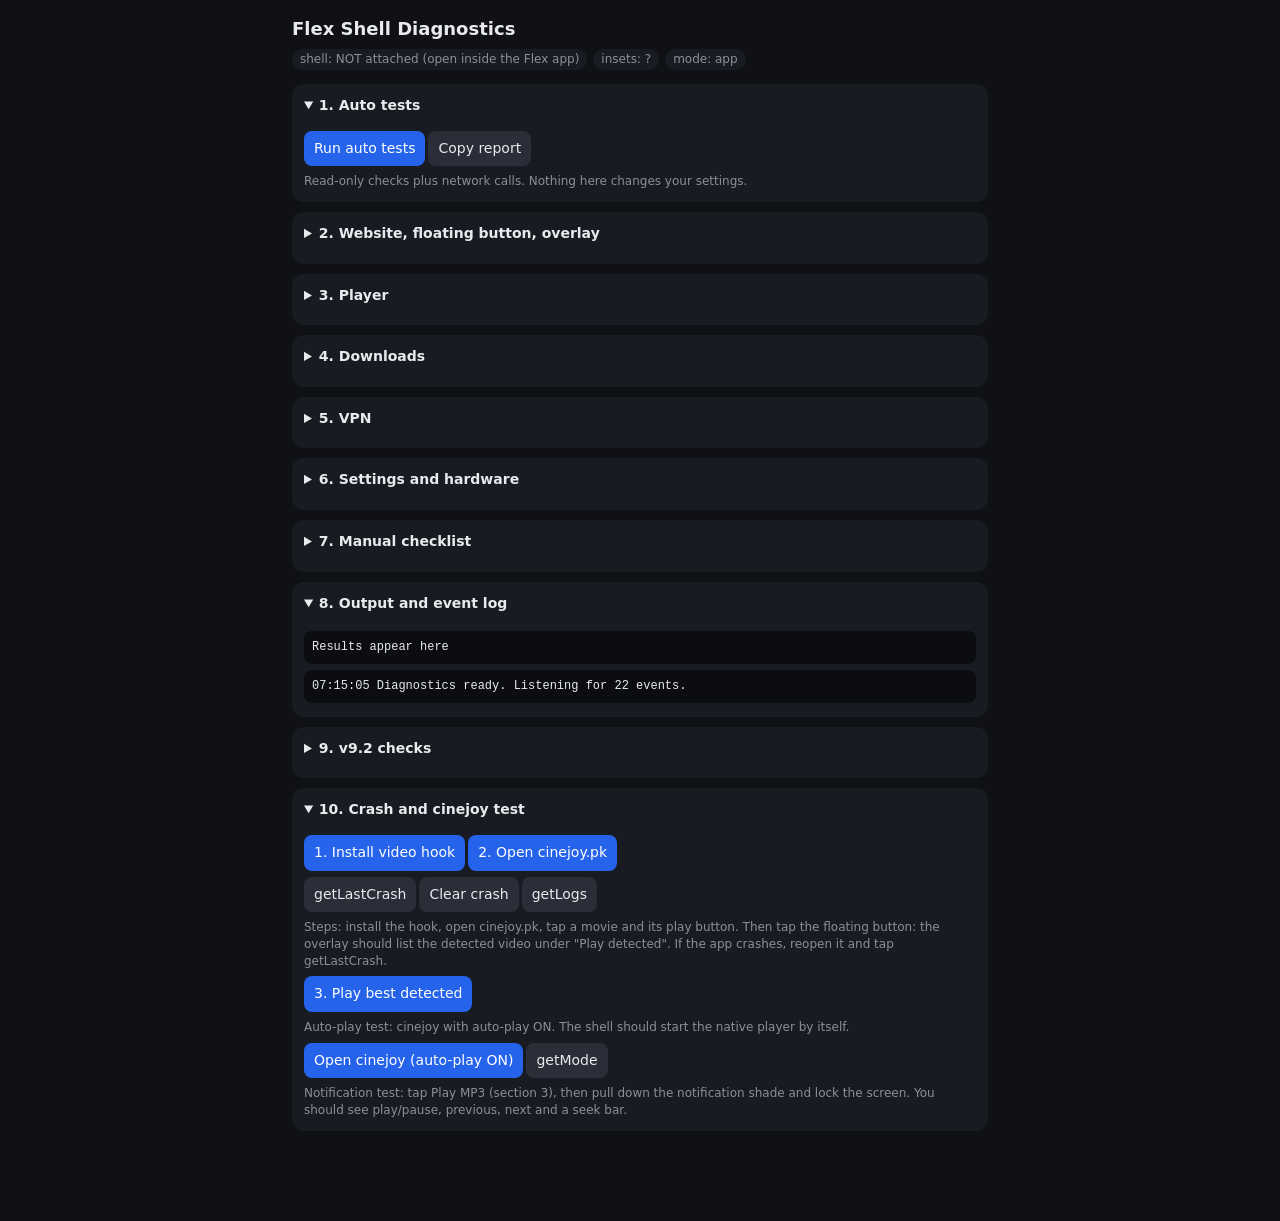
==== index.html @ ffdb7f4f "Update index.html" ====
<!DOCTYPE html>
<html lang="en">
<head>
<meta charset="utf-8">
<meta name="viewport" content="width=device-width,initial-scale=1,viewport-fit=cover">
<title>Flex Shell Diagnostics</title>
<style>
:root{--ac:#2563eb;--bg:#0f1115;--cd:#181b21;--tx:#e8eaed;--mu:#8a909b;--ok:#22c55e;--bd:#ef4444;--wn:#f59e0b}
*{box-sizing:border-box;-webkit-tap-highlight-color:transparent}
html,body{margin:0;min-height:100%;background:var(--bg);color:var(--tx);font:14px/1.4 system-ui,sans-serif}
html.clear,html.clear body{background:transparent!important}
html.clear #app{display:none}
#app{padding:12px 12px 80px;max-width:720px;margin:auto}
h1{font-size:18px;margin:4px 0 8px}
.badge{display:inline-block;padding:2px 8px;border-radius:99px;background:var(--cd);color:var(--mu);font-size:12px;margin:0 6px 4px 0}
details{background:var(--cd);border-radius:12px;margin:10px 0;padding:0 12px 8px}
summary{padding:12px 0;font-weight:600}
button,select,input,textarea{font:inherit;color:var(--tx);background:#252932;border:1px solid #333845;border-radius:8px;padding:8px 10px;margin:3px 3px 3px 0}
button{background:var(--ac);border:0;color:#fff}
button.g{background:#2a2e38;color:var(--tx)}
button.r{background:#7f1d1d}
input[type=checkbox]{width:18px;height:18px;padding:0;vertical-align:middle}
input[type=range]{padding:0}
input[type=color]{padding:0;height:36px;width:56px}
textarea{width:100%;min-height:70px;font-family:monospace;font-size:12px}
input[type=text],input[type=url]{width:100%}
label{display:inline-block;margin:4px 12px 4px 0}
pre{white-space:pre-wrap;word-break:break-all;background:#0b0d10;border-radius:8px;padding:8px;font-size:12px;max-height:200px;overflow:auto;margin:6px 0}
.res{display:flex;justify-content:space-between;gap:8px;padding:6px 0;border-bottom:1px solid #262a33}
.res span:last-child{text-align:right;word-break:break-word}
.PASS{color:var(--ok)}.FAIL{color:var(--bd)}.WARN{color:var(--wn)}.INFO{color:var(--mu)}
progress{width:100%}
.note{color:var(--mu);font-size:12px;margin:4px 0}
#ov{display:none;position:fixed;inset:0;background:rgba(0,0,0,.3);z-index:50}
html.m-overlay #ov{display:block}
#ovbar{position:absolute;left:8px;right:8px;bottom:calc(env(safe-area-inset-bottom,0px) + 12px);background:rgba(24,27,33,.96);border-radius:16px;padding:10px;color:var(--tx)}
#ovinfo{font-size:12px;color:var(--mu);margin-bottom:6px;word-break:break-all}
#hud{display:none;position:fixed;inset:0;z-index:60;user-select:none;-webkit-user-select:none;touch-action:none}
html.m-player #hud{display:block}
.hb{position:absolute;left:0;right:0;background:rgba(0,0,0,.55);padding:8px 12px;color:#fff}
#hudtop{top:0;display:flex;justify-content:space-between;align-items:center;padding-top:calc(env(safe-area-inset-top,0px) + 8px)}
#hudbot{bottom:0;padding-bottom:calc(env(safe-area-inset-bottom,0px) + 8px)}
#hudmid{position:absolute;top:50%;left:50%;transform:translate(-50%,-50%)}
#hudmid button{font-size:28px;border-radius:50%;width:64px;height:64px;background:rgba(0,0,0,.55)}
#hudind{position:absolute;top:30%;left:50%;transform:translateX(-50%);background:rgba(0,0,0,.65);color:#fff;border-radius:10px;padding:6px 14px;font-size:16px;display:none}
#hud.hide .hb,#hud.hide #hudmid{display:none}
#hudrow{display:flex;align-items:center;gap:8px;color:#fff}
#hudrow input{flex:1;margin:0}
</style>
</head>
<body>
<div id="app">
<h1>Flex Shell Diagnostics</h1>
<div><span class="badge" id="b1">shell: ?</span><span class="badge" id="b2">insets: ?</span><span class="badge" id="b3">mode: app</span></div>

<details open><summary>1. Auto tests</summary>
<div><button data-a="runAuto">Run auto tests</button><button class="g" data-a="copyRep">Copy report</button></div>
<div id="res"></div>
<textarea id="rep" readonly style="display:none"></textarea>
<div class="note">Read-only checks plus network calls. Nothing here changes your settings.</div>
</details>

<details><summary>2. Website, floating button, overlay</summary>
<input type="url" id="siteUrl" value="https://example.com">
<div>
<button data-a="siteOpen">Open site</button><button class="g" data-a="siteBack">Back</button><button class="g" data-a="siteFwd">Fwd</button><button class="g" data-a="siteReload">Reload</button><button class="g" data-a="siteStop">Stop</button><button class="g" data-a="siteClose">Close site</button><button class="g" data-a="siteState">Get state</button><button class="g" data-a="siteOverlay">Show overlay</button>
</div>
<div><button data-a="fabOn">FAB on</button><button class="g" data-a="fabBadge">FAB badge 3</button><button class="g" data-a="fabOff">FAB off</button><button data-a="selfTest">Site self-test</button></div>
<div class="note" id="lm">Last media detected: none</div>
<div class="note">Open a site, then tap the floating button. This page should appear transparent over the site with a navigation bar. The self-test sets the ad rule "doubleclick.net" and checks that sites cannot see NativeApp, that blocked ads get typed replies, and that the network sniffer fires.</div>
</details>

<details><summary>3. Player</summary>
<div>
<button data-a="pHls">Play HLS</button><button data-a="pMp4">Play MP4</button><button data-a="pQueue">Play queue</button><button data-a="pResume">Resume HLS</button><button data-a="pLocal">Play local file</button>
</div>
<div class="note">Audio mode (stays on this page):</div>
<div>
<button data-a="pAudio">Play MP3</button><button class="g" data-a="actl" data-v="play">Play</button><button class="g" data-a="actl" data-v="pause">Pause</button><button class="g" data-a="actl" data-v="stop">Stop</button>
</div>
<div><button class="g" data-a="pState">getPlayerState</button><button class="g" data-a="pTracks">getTracks</button><button class="g" data-a="pHist">Saved positions</button></div>
<div class="note" id="audiostate"></div>
<div class="note">Video opens a transparent HUD over the native video: tap to show or hide controls, swipe left/right to seek, swipe the left or right half up/down for brightness or volume, double-tap the sides for ±10s, long-press for 2x. Hardware Back should close it.</div>
</details>

<details><summary>4. Downloads</summary>
<div>
<button data-a="dSmall">Download small MP4</button><button data-a="dHls">Download HLS (360p)</button>
</div>
<progress id="dlp" max="100" value="0"></progress><div class="note" id="dlt">No download yet</div>
<div>
<button class="g" data-a="dPause">Pause</button><button class="g" data-a="dResume">Resume</button><button class="g" data-a="dCancel">Cancel</button><button class="r" data-a="dDelete">Delete</button>
</div>
<div>
<button class="g" data-a="dList">listDownloads</button><button class="g" data-a="dMedia">listMedia</button><button class="g" data-a="dStore">Storage</button>
</div>
<div><button class="g" data-a="dOffSmall">Play small offline</button><button class="g" data-a="dOffHls">Play HLS offline</button></div>
<div class="note">For the offline test, let the download finish, turn on airplane mode, then press an offline button.</div>
</details>

<details><summary>5. VPN</summary>
<textarea id="vcfg" placeholder="Paste a WireGuard config here"></textarea>
<div>
<button data-a="vSet">Save config</button><button class="g" data-a="vClear">Clear config</button><button data-a="vConn">Connect</button><button class="g" data-a="vDis">Disconnect</button><button class="g" data-a="vStat">Status</button>
</div>
<label><input type="checkbox" data-c="vauto"> Auto-connect</label>
<label><input type="checkbox" data-c="vkill"> Kill switch</label>
<div class="note">The text box is cleared after saving. The kill switch blocks all app network while the VPN is down.</div>
</details>

<details><summary>6. Settings and hardware</summary>
<div>Accent <input type="color" id="accent" value="#2563eb" data-c="accent"> <button data-a="applyBars">Apply to bars</button><button class="g" data-a="insets">Safe insets</button></div>
<label><input type="checkbox" data-c="imm"> Immersive</label>
<label>Orientation <select data-c="orient"><option>auto</option><option>landscape</option><option>portrait</option></select></label>
<div>Brightness <input type="range" min="0" max="100" value="50" data-c="bri"> <button class="g" data-a="briSys">System</button></div>
<div>Volume <input type="range" min="0" max="100" value="50" data-c="vol"></div>
<div class="note">Notifications</div>
<div>
<label><input type="checkbox" data-c="np" id="np_downloadProgress" checked> progress</label>
<label><input type="checkbox" data-c="np" id="np_downloadSpeedEta" checked> speed/ETA</label>
<label><input type="checkbox" data-c="np" id="np_downloadActions" checked> actions</label>
<label><input type="checkbox" data-c="np" id="np_downloadComplete" checked> complete</label>
<label><input type="checkbox" data-c="np" id="np_playbackControls" checked> playback</label>
</div>
<div><button class="g" data-a="npGet">Get prefs</button><button class="g" data-a="npOpen">System settings</button></div>
<label><input type="checkbox" data-c="wifi"> Wi-Fi only downloads</label>
<label><input type="checkbox" data-c="auto"> Auto-play external</label>
<label><input type="checkbox" data-c="popup" checked> Block popups</label>
<label><input type="checkbox" data-c="dbg"> Remote debugging</label>
<input type="text" id="ua" placeholder="User agent (site WebView)"><button data-a="ua">Set user agent</button>
<div class="note">Ad-block rules (one per line)</div>
<textarea id="abr">doubleclick.net
adservice
/ads/</textarea><button data-a="abRules">Update rules</button>
<div class="note">Allowlist</div>
<textarea id="abw" style="min-height:40px"></textarea><button data-a="abAllow">Set allowlist</button>
<div class="note">Sniff patterns</div>
<textarea id="snf" style="min-height:40px">.m3u8
.mp4
.ts
.mpd
.mkv
.webm
.mp3
.m4a</textarea><button data-a="sniff">Set patterns</button>
<div class="note">Injected script (site pages)</div>
<textarea id="inj" style="min-height:40px">console.log("flex inject ok")</textarea><button data-a="inj">Set script</button>
<div class="note">Cosmetic CSS (site pages)</div>
<textarea id="css" style="min-height:40px">.ad,.ads,[id^="ad-"]{display:none!important}</textarea><button data-a="css">Set CSS</button>
<div>
<button class="g" data-a="pick">Pick local file</button><button class="g" data-a="logs">getLogs</button><button class="g" data-a="ext">Open URL externally</button><button class="r" data-a="cache">Clear cache</button><button class="r" data-a="cookies">Clear cookies</button><button class="r" data-a="minimize">Minimize</button>
</div>
</details>

<details><summary>7. Manual checklist</summary>
<div class="note">1. App mode: status bar and notch strip show your accent color, and this page does not go under the notch.<br>
2. Open a site: the page fits the screen. The floating button appears, drags, and snaps to an edge.<br>
3. Tap the button: transparent overlay with the nav bar. Back, Forward, Reload and Close work. Tapping outside the bar closes it.<br>
4. Run the site self-test: it should report four PASS lines.<br>
5. Play HLS: edge-to-edge video with no notch strip, the HUD works, gestures work, and PiP works. Press hardware Back: you should return here.<br>
6. Download the small file, watch the notification (speed and ETA), then play it offline.<br>
7. MP3 in audio mode: turn the screen off and confirm it keeps playing.<br>
8. Enable VPN with a config and confirm the status changes.</div>
</details>

<details open><summary>8. Output and event log</summary>
<pre id="out">Results appear here</pre>
<pre id="log"></pre>
</details>
</div>

<div id="ov"><div id="ovbar">
<div id="ovinfo">No site state yet</div>
<button class="g" data-o="back">◀</button><button class="g" data-o="fwd">▶</button><button class="g" data-o="reload">⟳</button><button class="g" data-o="stop">✕ Stop</button><button class="g" data-o="home">⌂ Home</button><button data-o="play">▶ Play detected</button><button class="r" data-o="close">Close</button>
</div></div>

<div id="hud">
<div class="hb" id="hudtop"><span id="hudt">Playing</span><button class="g" id="hx">✕ Close</button></div>
<div id="hudmid"><button id="hpp">⏸</button></div>
<div id="hudind"></div>
<div class="hb" id="hudbot">
<div id="hudrow"><span id="ht">0:00</span><input type="range" id="hs" min="0" max="1000" value="0"><span id="hd">0:00</span></div>
<div>
<button class="g" data-h="-10">⏪10</button><button class="g" data-h="10">10⏩</button><button class="g" id="hsp">1x</button><button class="g" id="hlay">fit</button><button class="g" id="hau">Audio</button><button class="g" id="hsu">Subs</button><button class="g" id="hpip">PiP</button><button class="g" id="hor">Rotate</button>
</div>
</div>
</div>

<script>
(function(){
'use strict';
const $=i=>document.getElementById(i),J=JSON.stringify,N=window.NativeApp;
const S={hls:'https://test-streams.mux.dev/x36xhzz/x36xhzz.m3u8',mp4:'https://commondatastorage.googleapis.com/gtv-videos-bucket/sample/BigBuckBunny.mp4',small:'https://www.w3schools.com/html/mov_bbb.mp4',mp3:'https://www.soundhelix.com/examples/mp3/SoundHelix-Song-1.mp3'};
const EVENTS=['siteState','fabTapped','overlayHidden','autoPlayStarted','mediaDetected','playerState','playbackProgress','playbackEnded','queueItemChanged','tracksChanged','pipChanged','ON_PLAYBACK_ERROR','downloadProgress','downloadPaused','downloadResumed','downloadCancelled','downloadComplete','downloadError','mediaDeleted','networkChange','vpnStatus','playerClosed'];
const M9=['getCapabilities','openSite','closeSite','siteBack','siteForward','siteReload','siteStop','getSiteState','showOverlay','hideOverlay','setFab','getSafeInsets','setSystemBars','setImmersive','fetch','fetchAsync','playStream','playerControl','getPlayerState','getTracks','selectTrack','setSubtitleStyle','setVideoLayout','setBrightness','getBrightness','setSystemVolume','getSystemVolume','setOrientation','enterPip','getPlaybackState','getAllPlaybackState','download','pauseDownload','resumeDownload','cancelDownload','deleteMedia','listDownloads','listMedia','getStorageInfo','setDownloadsWifiOnly','setVpnConfig','clearVpnConfig','vpnConnect','vpnDisconnect','getVpnStatus','setVpnAutoConnect','setVpnKillSwitch','updateAdBlockRules','setAdBlockAllowlist','updateSniffPatterns','setAutoPlayExternal','setInjectedScript','setCosmeticCss','setUserAgent','setNotificationPrefs','getNotificationPrefs','openNotificationSettings','pickLocalMedia','clearCache','clearCookies','openExternal','minimizeApp','setDebugging'];
const EXTRA=['getLogs','setPopupBlocking','requestPermission'];
let ui='app',prevUi='app',ps={},lastMedia=null,lastDl='',results=[],seen={},polling=null,badPolls=0,hudTimer=null,seeking=false,sniffSeen=false;

const parse=v=>{if(typeof v==='string'){try{return JSON.parse(v)}catch(e){return v}}return v};
const fmt=ms=>{const s=Math.max(0,Math.floor((ms||0)/1000));return Math.floor(s/60)+':'+String(s%60).padStart(2,'0')};
const accent=()=>getComputedStyle(document.documentElement).getPropertyValue('--ac').trim()||'#2563eb';
const lines=id=>$(id).value.split('\n').map(x=>x.trim()).filter(Boolean);
function log(m){const l=$('log');l.textContent+=new Date().toTimeString().slice(0,8)+' '+m+'\n';const a=l.textContent.split('\n');if(a.length>200)l.textContent=a.slice(-150).join('\n');l.scrollTop=l.scrollHeight}
function show(label,v){const s=typeof v==='string'?v:J(v,null,1);$('out').textContent=label+'\n'+s;log(label+' '+(s.length>150?s.slice(0,150)+'…':s))}
function call(n,...a){if(!N)throw new Error('NativeApp missing (open this inside the Flex app)');if(typeof N[n]!=='function')throw new Error('method not found: '+n);return N[n](...a)}

/* callback registry: supports __flexFetchCb(id,res) and __flexFetchCb[id](res) */
function cb(id,res){const f=cb[id];if(typeof f==='function'){delete cb[id];f(parse(res))}}
window.__flexFetchCb=cb;
const uid=()=>'c'+Date.now().toString(36)+Math.random().toString(36).slice(2,6);
function viaCb(run,ms){return new Promise((ok,no)=>{const id=uid();const t=setTimeout(()=>{delete cb[id];no(new Error('callback timeout'))},ms||20000);cb[id]=r=>{clearTimeout(t);ok(r)};try{run(id)}catch(e){clearTimeout(t);delete cb[id];no(e)}})}
const afetch=(req,ms)=>viaCb(id=>call('fetchAsync',J(req),id),ms);
const apick=()=>viaCb(id=>call('pickLocalMedia',id),120000);

/* results */
function rec(n,s,d){results.push({n,s,d:d||''});const r=document.createElement('div');r.className='res';const a=document.createElement('span');a.textContent=n;const b=document.createElement('span');b.className=s;b.textContent=s+(d?' · '+String(d).slice(0,140):'');r.appendChild(a);r.appendChild(b);$('res').appendChild(r)}
function idbTest(){return new Promise((ok,no)=>{const q=indexedDB.open('flexdiag',1);q.onupgradeneeded=()=>q.result.createObjectStore('k');q.onerror=()=>no(q.error);q.onsuccess=()=>{const db=q.result;const tx=db.transaction('k','readwrite');tx.objectStore('k').put('ok','t');tx.oncomplete=()=>{const g=db.transaction('k').objectStore('k').get('t');g.onsuccess=()=>{db.close();g.result==='ok'?ok(true):no(new Error('read mismatch'))};g.onerror=()=>no(g.error)};tx.onerror=()=>no(tx.error)}})}
async function runAuto(){
results=[];$('res').innerHTML='';
const T=async(name,fn)=>{try{const r=await fn();if(r===true)rec(name,'PASS');else if(r&&r.s)rec(name,r.s,r.d);else rec(name,'PASS',typeof r==='string'?r:'')}catch(e){rec(name,'FAIL',e.message||String(e))}};
await T('Shell attached',()=>{if(!N)throw new Error('window.NativeApp missing');return true});
if(N){
await T('Capabilities',()=>{const c=parse(N.getCapabilities());if(typeof c!=='object')throw new Error('not JSON');return{s:'PASS',d:'v'+(c.shellVersion||'?')+', '+Object.keys(c).length+' flags'}});
await T('Methods in v9.0 contract',()=>{const m=M9.filter(x=>typeof N[x]!=='function');return m.length?{s:'FAIL',d:'missing: '+m.join(', ')}:{s:'PASS',d:M9.length+' present'}});
await T('Extra methods (getLogs, setPopupBlocking, requestPermission)',()=>{const m=EXTRA.filter(x=>typeof N[x]!=='function');return m.length?{s:'WARN',d:'not found: '+m.join(', ')}:{s:'PASS',d:'all present'}});
await T('Callback registry + fetchAsync',async()=>{const r=await afetch({url:'https://example.com',method:'GET',timeout:15000});if(!r||r.status!==200)throw new Error('status '+(r&&r.status)+' '+((r&&r.error)||''));return{s:'PASS',d:'200, finalUrl '+r.finalUrl+', '+(r.body||'').length+' chars'}});
await T('fetchAsync base64',async()=>{const r=await afetch({url:'https://example.com',responseType:'base64',timeout:15000});const t=atob((r&&r.body)||'');if(t.indexOf('Example')<0)throw new Error('decoded body unexpected');return true});
await T('fetchAsync error handling',async()=>{const r=await afetch({url:'https://nonexistent.invalid',timeout:8000});if(r&&(r.error||r.status>=400||r.status===0))return{s:'PASS',d:J(r).slice(0,100)};throw new Error('no error reported')});
await T('Sync fetch',()=>{const r=parse(N.fetch(J({url:'https://example.com',method:'GET',timeout:15000})));if(!r||r.status!==200)throw new Error('status '+(r&&r.status));return true});
await T('IndexedDB',idbTest);
await T('Safe insets',()=>{const i=parse(N.getSafeInsets());if(typeof i!=='object'||isNaN(i.top))throw new Error('bad insets');return J(i)});
await T('Site state',()=>{const s=parse(N.getSiteState());if(typeof s!=='object'||!('canGoBack' in s))throw new Error('bad state');return J(s)});
await T('Player state',()=>{const s=parse(N.getPlayerState());if(typeof s!=='object')throw new Error('bad state');return J(s)});
await T('Brightness / volume getters',()=>{const b=Number(N.getBrightness()),v=Number(N.getSystemVolume());if(!isFinite(b)||!isFinite(v))throw new Error('not numbers');return'brightness '+b+', volume '+v});
await T('Notification prefs',()=>{const p=parse(N.getNotificationPrefs());if(typeof p!=='object')throw new Error('bad prefs');return J(p)});
await T('VPN status',()=>{const s=parse(N.getVpnStatus());if(!s||!s.state)throw new Error('bad status');return J(s)});
await T('Downloads, media, storage',()=>{const a=parse(N.listDownloads()),b=parse(N.listMedia()),c=parse(N.getStorageInfo());if(!Array.isArray(a)||!Array.isArray(b)||typeof c!=='object')throw new Error('bad shapes');return a.length+' downloads, '+b.length+' media, free '+Math.round(c.freeBytes/1e9)+' GB'});
await T('Playback history',()=>{const a=parse(N.getAllPlaybackState());if(!Array.isArray(a))throw new Error('not an array');return a.length+' records'});
if(typeof N.getLogs==='function')await T('getLogs',()=>{const l=parse(N.getLogs());if(!Array.isArray(l))throw new Error('not an array');return l.length+' lines'});
}
const c={PASS:0,FAIL:0,WARN:0};results.forEach(r=>{if(c[r.s]!=null)c[r.s]++});
rec('SUMMARY',c.FAIL?'FAIL':(c.WARN?'WARN':'PASS'),c.PASS+' pass, '+c.WARN+' warn, '+c.FAIL+' fail');
}
function reportText(){return 'Flex diagnostics '+new Date().toISOString()+'\n'+results.map(r=>r.s+' | '+r.n+(r.d?' | '+r.d:'')).join('\n')+'\n\nEvents seen: '+J(seen)+'\n\nLog:\n'+$('log').textContent.split('\n').slice(-40).join('\n')}

/* UI modes */
function setUi(m){if(m!==ui)prevUi=ui;ui=m;const h=document.documentElement;h.classList.toggle('clear',m!=='app');h.classList.toggle('m-overlay',m==='overlay');h.classList.toggle('m-player',m==='player');$('b3').textContent='mode: '+m;if(m==='player'){$('hud').classList.remove('hide');startPoll()}}
function leavePlayer(){setUi(prevUi==='player'?'app':prevUi)}
function hint(t){$('hudind').textContent=t;$('hudind').style.display=t?'block':'none';if(t)log(t)}
function startPoll(){if(polling)return;polling=setInterval(()=>{try{const s=parse(N.getPlayerState());if(s&&typeof s==='object'){ps=s;hudUpdate();$('audiostate').textContent=s.playing?'Playing '+fmt(s.positionMs)+' / '+fmt(s.durationMs):'Idle';if(ui==='player'){if(!s.playing&&!s.durationMs&&!s.positionMs){if(++badPolls>=100000){badPolls=0;hint('Player closed, returning');leavePlayer()}}else badPolls=0}}}catch(e){}},500)}
function hudUpdate(){const d=ps.durationMs||0,p=ps.positionMs||0;$('ht').textContent=fmt(p);$('hd').textContent=d?fmt(d):'live';if(!seeking&&d)$('hs').value=Math.round(p/d*1000);$('hpp').textContent=ps.playing?'⏸':'▶';$('hsp').textContent=(ps.speed||1)+'x';if(ps.url)$('hudt').textContent=String(ps.url).split('/').pop().slice(0,30)}
function play(p,audio){const r=call('playStream',J(p));startPoll();if(!audio)setUi('player');log('playStream '+(p.url||'queue'));return r}
const pc=(cmd,value)=>{try{call('playerControl',J({cmd,value}))}catch(e){hint(e.message)}};

/* events */
function onEvt(n,d){seen[n]=(seen[n]||0)+1;
if(n!=='playbackProgress'&&n!=='downloadProgress')log('EVENT '+n+' '+(d===undefined?'':J(d)).slice(0,180));
d=d||{};
if(n==='fabTapped')setUi('overlay');
else if(n==='overlayHidden')setUi('app');
else if(n==='siteState')$('ovinfo').textContent=(d.title||'')+' · '+(d.url||'')+(d.loading?' (loading)':'');
else if(n==='mediaDetected'){const u=String(d.url||'');if(u.indexOf('flex-selftest://')===0)selfResult(u);else{if(u.indexOf('flex-sniff-test')>=0)sniffSeen=true;lastMedia=d;$('lm').textContent='Last media detected ('+(d.source||'?')+'): '+u.slice(0,120)}}
else if(n==='autoPlayStarted')setUi('player');
else if(n==='playerState'){Object.assign(ps,d);hudUpdate()}
else if(n==='playbackProgress'){ps.positionMs=d.positionMs;ps.durationMs=d.durationMs;hudUpdate()}
else if(n==='ON_PLAYBACK_ERROR')hint('Playback error: '+(d.error||''));
else if(n==='pipChanged')$('hud').classList.toggle('hide',!!d.inPip);
else if(n==='downloadProgress'){$('dlp').value=d.progress||0;$('dlt').textContent=(d.fileName||'')+' '+(d.progress||0)+'%'}
else if(n==='downloadComplete')$('dlt').textContent=(d.fileName||'')+' complete';
else if(n==='playerClosed'){log('NOTE: playerClosed event exists');leavePlayer()}}
EVENTS.forEach(n=>window.addEventListener(n,e=>onEvt(n,e.detail)));
window.__flexEvent=(n,d)=>onEvt(n,parse(d));

/* site self-test (runs inside the site WebView) */
function selfTestHtml(){return '<!doctype html><meta name=viewport content="width=device-width,initial-scale=1"><body style="font:15px sans-serif;background:#111;color:#fff;padding:16px"><h3>Flex site self-test</h3><pre id=o>running...</pre><script>'+
'var r={NativeApp:typeof window.NativeApp,FlexSiteBridge:typeof window.FlexSiteBridge},n=0;'+
'function done(){if(++n<3)return;var s=JSON.stringify(r);document.getElementById("o").textContent=JSON.stringify(r,null,1);try{FlexSiteBridge.reportMedia(JSON.stringify({url:"flex-selftest://r?d="+encodeURIComponent(s)}))}catch(e){document.getElementById("o").textContent+="\\nreportMedia failed: "+e}}'+
'var i=new Image();i.onload=function(){r.adImage="loaded "+i.naturalWidth+"x"+i.naturalHeight;done()};i.onerror=function(){r.adImage="error";done()};i.src="https://ads.doubleclick.net/flex-test.gif?"+Date.now();'+
'var s=document.createElement("script");s.onload=function(){r.adScript="loaded(empty)";done()};s.onerror=function(){r.adScript="error";done()};s.src="https://ads.doubleclick.net/flex-test.js?"+Date.now();document.head.appendChild(s);'+
'fetch("https://example.com/flex-sniff-test.m3u8").catch(function(){});setTimeout(function(){done()},1500);'+
'<\/script>'}
function selfResult(url){try{const d=JSON.parse(decodeURIComponent(url.split('d=')[1]));const c=[['NativeApp hidden from site',d.NativeApp==='undefined'],['FlexSiteBridge present',d.FlexSiteBridge!=='undefined'],['Ad image answered (1x1 gif)',/loaded 1x1/.test(d.adImage||'')],['Ad script answered (empty JS)',String(d.adScript||'').indexOf('loaded')===0],['Network sniffer saw .m3u8',sniffSeen]];show('SITE SELF-TEST',c.map(x=>(x[1]?'PASS ':'FAIL ')+x[0]).join('\n')+'\n\nraw: '+J(d))}catch(e){show('SITE SELF-TEST','could not parse: '+e.message)}}

function fabIcon(){const c=document.createElement('canvas');c.width=c.height=96;const x=c.getContext('2d');x.fillStyle='#fff';x.beginPath();x.moveTo(34,24);x.lineTo(34,72);x.lineTo(74,48);x.closePath();x.fill();return c.toDataURL('image/png')}
const setFab=b=>{call('setFab',J({visible:true,size:56,bgColor:accent(),iconColor:'#FFFFFF',icon:fabIcon(),badge:b}));show('setFab','sent (visible only in browse mode)')};
const dl=(o,f)=>{lastDl=o.fileName;show('download',call('download',J(o))||'started')};

const A={
runAuto,
copyRep:()=>{const ta=$('rep');ta.style.display='block';ta.value=reportText();ta.select();let ok=false;try{ok=document.execCommand('copy')}catch(e){}show('Report',ok?'copied to clipboard':'select the text box and copy manually')},
siteOpen:()=>call('openSite',$('siteUrl').value.trim()),
siteBack:()=>call('siteBack'),siteFwd:()=>call('siteForward'),siteReload:()=>call('siteReload'),siteStop:()=>call('siteStop'),
siteClose:()=>{call('closeSite');setUi('app')},
siteState:()=>show('getSiteState',parse(call('getSiteState'))),
siteOverlay:()=>{call('showOverlay');setUi('overlay')},
fabOn:()=>setFab(''),fabBadge:()=>setFab('3'),fabOff:()=>call('setFab',J({visible:false})),
selfTest:()=>{sniffSeen=false;call('updateAdBlockRules',J(['doubleclick.net']));call('setAutoPlayExternal',false);call('openSite','data:text/html;charset=utf-8,'+encodeURIComponent(selfTestHtml()));show('Self-test','Opening the test page in the site WebView. The result arrives here as a mediaDetected event. If the page does not open, tell me.')},
pHls:()=>play({url:S.hls,mimeType:'application/x-mpegURL',progressIntervalMs:500,preferredAudioLang:'en',preferredSubtitleLang:'en'}),
pMp4:()=>play({url:S.mp4,progressIntervalMs:500}),
pQueue:()=>play({queue:[{url:S.small,title:'Clip'},{url:S.hls,mimeType:'application/x-mpegURL',title:'HLS'}],startIndex:0,progressIntervalMs:500}),
pResume:()=>{const s=parse(call('getPlaybackState',S.hls));show('Saved state',s);play({url:S.hls,startPositionMs:(s&&s.positionMs)||0,progressIntervalMs:500})},
pLocal:async()=>{const r=await apick();show('Picked',r);if(r&&r.uri)play({url:r.uri,progressIntervalMs:500})},
pAudio:()=>play({url:S.mp3,audioMode:true,progressIntervalMs:1000,queue:[{url:S.mp3,title:'Test song',artworkUrl:''}]},true),
actl:b=>pc(b.dataset.v),
pState:()=>show('getPlayerState',parse(call('getPlayerState'))),
pTracks:()=>show('getTracks',parse(call('getTracks'))),
pHist:()=>show('getAllPlaybackState',parse(call('getAllPlaybackState'))),
dSmall:()=>dl({url:S.small,fileName:'flex_test_small.mp4',type:'file'}),
dHls:()=>dl({url:S.hls,fileName:'flex_test_hls.mp4',type:'hls',maxHeight:360,audioLangs:['en'],subtitleLangs:['en']}),
dPause:()=>call('pauseDownload',lastDl),dResume:()=>call('resumeDownload',lastDl),dCancel:()=>call('cancelDownload',lastDl),
dDelete:()=>{if(confirm('Delete '+lastDl+'?'))call('deleteMedia',lastDl)},
dList:()=>show('listDownloads',parse(call('listDownloads'))),dMedia:()=>show('listMedia',parse(call('listMedia'))),dStore:()=>show('getStorageInfo',parse(call('getStorageInfo'))),
dOffSmall:()=>play({url:S.small,preferOffline:true,progressIntervalMs:500}),
dOffHls:()=>play({url:S.hls,preferOffline:true,mimeType:'application/x-mpegURL',progressIntervalMs:500}),
vSet:()=>{const t=$('vcfg').value.trim();if(!t)return show('VPN','Paste a WireGuard config first');call('setVpnConfig',t);$('vcfg').value='';show('VPN','Config sent and the text box was cleared')},
vClear:()=>call('clearVpnConfig'),vConn:()=>call('vpnConnect'),vDis:()=>call('vpnDisconnect'),vStat:()=>show('getVpnStatus',parse(call('getVpnStatus'))),
applyBars:()=>{const c=accent();call('setSystemBars',J({color:c,darkIcons:false,navColor:c}));show('setSystemBars',c)},
insets:()=>{const i=parse(call('getSafeInsets'));$('b2').textContent='insets: '+J(i);show('getSafeInsets',i)},
briSys:()=>call('setBrightness',-1),
npGet:()=>show('getNotificationPrefs',parse(call('getNotificationPrefs'))),npOpen:()=>call('openNotificationSettings'),
ua:()=>call('setUserAgent',$('ua').value),
abRules:()=>call('updateAdBlockRules',J(lines('abr'))),abAllow:()=>call('setAdBlockAllowlist',J(lines('abw'))),sniff:()=>call('updateSniffPatterns',J(lines('snf'))),
inj:()=>call('setInjectedScript',$('inj').value),css:()=>call('setCosmeticCss',$('css').value),
pick:async()=>show('pickLocalMedia',await apick()),
logs:()=>show('getLogs',parse(call('getLogs'))),
ext:()=>call('openExternal',$('siteUrl').value.trim()),
cache:()=>{if(confirm('Clear cache?'))call('clearCache')},cookies:()=>{if(confirm('Clear all cookies?'))call('clearCookies')},minimize:()=>{if(confirm('Minimize the app?'))call('minimizeApp')}
};
const C={
accent:el=>document.documentElement.style.setProperty('--ac',el.value),
imm:el=>call('setImmersive',el.checked),
orient:el=>call('setOrientation',el.value),
bri:el=>call('setBrightness',el.value/100),
vol:el=>call('setSystemVolume',el.value/100),
np:()=>{const o={};['downloadProgress','downloadSpeedEta','downloadActions','downloadComplete','playbackControls'].forEach(k=>o[k]=$('np_'+k).checked);call('setNotificationPrefs',J(o));show('setNotificationPrefs',o)},
wifi:el=>call('setDownloadsWifiOnly',el.checked),
auto:el=>call('setAutoPlayExternal',el.checked),
popup:el=>call('setPopupBlocking',el.checked),
dbg:el=>call('setDebugging',el.checked),
vauto:el=>call('setVpnAutoConnect',el.checked),
vkill:el=>{if(el.checked&&!confirm('The kill switch blocks ALL app network while the VPN is down. Enable it?')){el.checked=false;return}call('setVpnKillSwitch',el.checked)}
};
const guard=f=>{try{const r=f();if(r&&r.then)r.catch(x=>show('ERROR',x.message))}catch(x){show('ERROR',x.message)}};
document.addEventListener('click',e=>{const b=e.target.closest('[data-a]');if(b&&A[b.dataset.a])guard(()=>A[b.dataset.a](b))});
document.addEventListener('change',e=>{const el=e.target.closest('[data-c]');if(el&&C[el.dataset.c])guard(()=>C[el.dataset.c](el))});

/* overlay */
function closeOv(){try{call('hideOverlay')}catch(e){log(e.message)}setUi('app')}
$('ov').addEventListener('click',e=>{if(e.target===$('ov'))closeOv()});
document.querySelectorAll('[data-o]').forEach(b=>b.onclick=()=>{const o=b.dataset.o;guard(()=>{if(o==='back')call('siteBack');else if(o==='fwd')call('siteForward');else if(o==='reload')call('siteReload');else if(o==='stop')call('siteStop');else if(o==='home'){call('closeSite');setUi('app')}else if(o==='close')closeOv();else if(o==='play'){if(!lastMedia)return log('No media detected yet');play({url:lastMedia.url,headers:lastMedia.headers||{},progressIntervalMs:500})}})});

/* HUD */
const ind=t=>{$('hudind').textContent=t;$('hudind').style.display=t?'block':'none'};
const toggleHud=()=>{$('hud').classList.toggle('hide');clearTimeout(hudTimer)};
$('hx').onclick=()=>{pc('stop');leavePlayer()};
$('hpp').onclick=()=>pc(ps.playing?'pause':'play');
document.querySelectorAll('[data-h]').forEach(b=>b.onclick=()=>pc('seek',Math.max(0,(ps.positionMs||0)+Number(b.dataset.h)*1000)));
const SP=[0.5,1,1.25,1.5,2];$('hsp').onclick=()=>pc('speed',SP[(SP.indexOf(ps.speed||1)+1)%SP.length]);
const LY=['fit','fill','zoom'];let li=0;$('hlay').onclick=()=>guard(()=>{li=(li+1)%3;call('setVideoLayout',J({mode:LY[li],scale:1,panX:0,panY:0}));$('hlay').textContent=LY[li]});
function cycleTrack(type){const t=parse(call('getTracks'));const l=(t&&t[type])||[];if(!l.length)return hint('No '+type+' tracks');const i=l.findIndex(x=>x.selected);const n=(type==='text'&&i===l.length-1)?{id:'off',label:'off'}:l[(i+1)%l.length];call('selectTrack',J({type,id:n.id}));hint(type+': '+(n.label||n.lang||n.id));setTimeout(()=>hint(''),1200)}
$('hau').onclick=()=>guard(()=>cycleTrack('audio'));$('hsu').onclick=()=>guard(()=>cycleTrack('text'));
$('hpip').onclick=()=>guard(()=>call('enterPip'));
const OR=['auto','landscape','portrait'];let oi=0;$('hor').onclick=()=>guard(()=>{oi=(oi+1)%3;call('setOrientation',OR[oi]);hint('Orientation: '+OR[oi]);setTimeout(()=>hint(''),1200)});
$('hs').addEventListener('input',()=>{seeking=true;$('ht').textContent=fmt($('hs').value/1000*(ps.durationMs||0))});
$('hs').addEventListener('change',()=>{pc('seek',Math.round($('hs').value/1000*(ps.durationMs||0)));seeking=false});
(function(){const h=$('hud');let g=null,lastTap=0,tapT=null,lp=null,spd=false;
h.addEventListener('touchstart',e=>{if(e.target.closest('.hb,button,input'))return;const t=e.touches[0];g={x:t.clientX,y:t.clientY,mode:null,pos:ps.positionMs||0,dur:ps.durationMs||0,b:parseFloat(N&&N.getBrightness())||0.5,v:parseFloat(N&&N.getSystemVolume())||0.5,left:t.clientX<innerWidth/2};lp=setTimeout(()=>{if(g&&!g.mode){spd=true;pc('speed',2);ind('2x speed')}},500)},{passive:true});
h.addEventListener('touchmove',e=>{if(!g)return;const t=e.touches[0],dx=t.clientX-g.x,dy=t.clientY-g.y;if(!g.mode){if(Math.abs(dx)<12&&Math.abs(dy)<12)return;clearTimeout(lp);g.mode=Math.abs(dx)>Math.abs(dy)?'h':'v'}
if(g.mode==='h'&&g.dur){g.tgt=Math.max(0,Math.min(g.dur,g.pos+dx/innerWidth*120000));ind('Seek '+fmt(g.tgt)+' / '+fmt(g.dur))}
else if(g.mode==='v'){const f=-dy/(innerHeight*.7);try{if(g.left){const b=Math.max(0,Math.min(1,g.b+f));call('setBrightness',b);ind('Brightness '+Math.round(b*100)+'%')}else{const v=Math.max(0,Math.min(1,g.v+f));call('setSystemVolume',v);ind('Volume '+Math.round(v*100)+'%')}}catch(x){}}},{passive:true});
h.addEventListener('touchend',()=>{if(!g)return;clearTimeout(lp);const gg=g;g=null;if(spd){spd=false;pc('speed',1);ind('');return}
if(gg.mode==='h'&&gg.tgt!=null){pc('seek',Math.round(gg.tgt));ind('');return}if(gg.mode==='v'){setTimeout(()=>ind(''),600);return}
const now=Date.now();if(now-lastTap<300){clearTimeout(tapT);lastTap=0;pc('seek',Math.max(0,(ps.positionMs||0)+(gg.left?-10000:10000)));ind(gg.left?'-10s':'+10s');setTimeout(()=>ind(''),600)}else{lastTap=now;tapT=setTimeout(toggleHud,300)}},{passive:true})})();
/* v9.2 additions */
['navBlocked','siteDownload'].forEach(n=>window.addEventListener(n,e=>onEvt(n,e.detail)));
M9.push('setNavBlocking','getNavBlocking');
const sec=document.createElement('details');
sec.innerHTML='<summary>9. v9.2 checks</summary>'+
'<div><button data-a="cap92">Check v9.2 capabilities</button></div>'+
'<div class="note">Navigation blocking switches</div>'+
'<label><input type="checkbox" data-c="nb" id="nb_scheme" checked> scheme</label><label><input type="checkbox" data-c="nb" id="nb_adblock" checked> adblock</label><label><input type="checkbox" data-c="nb" id="nb_redirectNoGesture" checked> redirect no gesture</label>'+
'<div><button class="g" data-a="nbGet">Get nav blocking</button><button data-a="nbTest">Test intent/market block</button></div>'+
'<div class="note">Status bar gradient</div>'+
'<div><button data-a="gradDark">Dark gradient</button><button data-a="gradLight">Light gradient</button><button class="g" data-a="gradOff">No gradient</button></div>'+
'<div class="note">Last site download event</div><pre id="sdl">none</pre>'+
'<div class="note">Manual: open a site, tap its video fullscreen button (it should go fullscreen and exit cleanly). Tap any download link on a site and watch for the siteDownload event.</div>';
$('app').appendChild(sec);
window.addEventListener('siteDownload',e=>{$('sdl').textContent=J(e.detail,null,1)});
A.cap92=()=>{const c=parse(call('getCapabilities'));const k=['statusBarGradient','navBlockingToggle','siteFullscreen','siteDownloadEvent'];show('v9.2 capabilities',k.map(x=>(c[x]?'PASS ':'FAIL ')+x).join('\n')+'\nshellVersion: '+c.shellVersion)};
A.nbGet=()=>show('getNavBlocking',parse(call('getNavBlocking')));
A.nbTest=()=>{call('openSite','data:text/html;charset=utf-8,'+encodeURIComponent('<body style="font:16px sans-serif;background:#111;color:#fff;padding:20px"><h3>Nav-block test</h3><p>Tap each link. PASS if the page stays and nothing opens.</p><p><a href="intent://example.com/#Intent;scheme=https;package=com.android.chrome;end" style="color:#7af;font-size:20px">Open intent link</a></p><p><a href="market://details?id=com.example" style="color:#7af;font-size:20px">Open market link</a></p>'));show('Nav-block test','Tap the links in the site page. A navBlocked event must appear in the log.')};
const grad=(from,dark)=>{const c=dark?'#0f1115':'#ffffff';call('setSystemBars',J({color:c,darkIcons:!dark,navColor:c,gradient:{from:from,to:'#00000000',extraDp:24}}));show('setSystemBars gradient',from+' to transparent, extraDp 24')};
A.gradDark=()=>grad('#F20F1115',true);
A.gradLight=()=>grad('#F2FFFFFF',false);
A.gradOff=()=>{call('setSystemBars',J({color:accent(),darkIcons:false,navColor:accent(),gradient:null}));show('setSystemBars','gradient removed')};
C.nb=()=>{const o={scheme:$('nb_scheme').checked,adblock:$('nb_adblock').checked,redirectNoGesture:$('nb_redirectNoGesture').checked};call('setNavBlocking',J(o));show('setNavBlocking',o)};
/* v9.3 additions: cinejoy test, video hook, crash reader */
const HOOK='(function(){if(window.__flexHook)return;window.__flexHook=1;function rep(u,d){try{FlexSiteBridge.reportMedia(JSON.stringify({url:String(u).slice(0,700),pageUrl:location.href.slice(0,200),durationSec:d||0}))}catch(e){}}function chk(v){var u=v.currentSrc||v.src;if(u&&u.indexOf("blob:")!==0&&(!v.duration||!isFinite(v.duration)||v.duration>60))rep(u,v.duration)}document.addEventListener("play",function(e){if(e.target&&e.target.tagName==="VIDEO")chk(e.target)},true);document.addEventListener("loadedmetadata",function(e){if(e.target&&e.target.tagName==="VIDEO")chk(e.target)},true)})();';
const s3=document.createElement('details');
s3.open=true;
s3.innerHTML='<summary>10. Crash and cinejoy test</summary>'+
'<div><button data-a="hookOn">1. Install video hook</button><button data-a="cine">2. Open cinejoy.pk</button></div>'+
'<div><button class="g" data-a="crashGet">getLastCrash</button><button class="g" data-a="crashClear">Clear crash</button><button class="g" data-a="logs">getLogs</button></div>'+
'<div class="note">Steps: install the hook, open cinejoy.pk, tap a movie and its play button. Then tap the floating button: the overlay should list the detected video under "Play detected". If the app crashes, reopen it and tap getLastCrash.</div>';
$('app').appendChild(s3);
A.hookOn=()=>{call('setInjectedScript',HOOK);call('setAutoPlayExternal',false);show('Video hook','installed (auto-play off). It reports the video the page is really playing.')};
A.cine=()=>{call('setFab',J({visible:true,size:56,bgColor:accent(),iconColor:'#FFFFFF',icon:fabIcon(),badge:''}));call('openSite','https://cinejoy.pk')};
A.crashGet=()=>show('getLastCrash',parse(call('getLastCrash'))||'no crash recorded');
A.crashClear=()=>{call('clearLastCrash');show('Crash','cleared')};
/* v9.4: pick the best media, filter headers */
const _onEvt=onEvt;
const keepH=h=>{const o={};Object.keys(h||{}).forEach(k=>{if(['origin','referer','user-agent','cookie'].indexOf(k.toLowerCase())>=0)o[k]=h[k]});return o};
onEvt=function(n,d){
if(n==='mediaDetected'&&d&&d.source!=='page'){
const u=String(d.url||'');
seen.mediaDetected=(seen.mediaDetected||0)+1;
if(u.indexOf('flex-sniff-test')>=0)sniffSeen=true;
if(/init\.mp4|\.m4s|\.ts(\?|$)|\.vtt|\.jpe?g|\.png|\.webp/i.test(u)){log('skipped fragment ...'+u.slice(-40));return}
if(/\.m3u8/i.test(u)||!lastMedia||!/\.m3u8/i.test(lastMedia.url||'')){d.headers=keepH(d.headers);lastMedia=d;$('lm').textContent='Best media: '+u.slice(-70);log('best media '+u.slice(0,120))}
return}
_onEvt(n,d)};
s3.insertAdjacentHTML('beforeend','<div><button data-a="playBest">3. Play best detected</button></div>');
A.playBest=()=>{if(!lastMedia)return show('Play','nothing detected yet');play({url:lastMedia.url,headers:lastMedia.headers||{},progressIntervalMs:500})};  
/* v9.5: mode tracking, videoReady, notification and auto-play tests */
['videoReady','modeChanged'].forEach(n=>window.addEventListener(n,e=>onEvt(n,e.detail)));
M9.push('getMode');
let gotVideo=false,vTimer=null;
const _on2=onEvt;
onEvt=function(n,d){
if(n==='modeChanged'&&d){
$('b3').textContent='mode: '+d.mode;
if(d.mode==='player'){gotVideo=false;clearTimeout(vTimer);vTimer=setTimeout(()=>{if(!gotVideo)hint('No video frame after 6s. Copy getLogs and send it.')},6000);if(ui!=='player')setUi('player')}
else if(d.mode==='app'&&ui!=='app')setUi('app');
else if(d.mode==='overlay'&&ui!=='overlay')setUi('overlay');
}
if(n==='videoReady'){gotVideo=true;clearTimeout(vTimer);hint('Video ready '+(d&&d.width)+'x'+(d&&d.height));setTimeout(()=>hint(''),1500)}
_on2(n,d)};
s3.insertAdjacentHTML('beforeend','<div class="note">Auto-play test: cinejoy with auto-play ON. The shell should start the native player by itself.</div><div><button data-a="cineAuto">Open cinejoy (auto-play ON)</button><button class="g" data-a="mode">getMode</button></div><div class="note">Notification test: tap Play MP3 (section 3), then pull down the notification shade and lock the screen. You should see play/pause, previous, next and a seek bar.</div>');
A.cineAuto=()=>{call('setInjectedScript',HOOK);call('setAutoPlayExternal',true);call('setFab',J({visible:true,size:56,bgColor:accent(),iconColor:'#FFFFFF',icon:fabIcon(),badge:''}));call('openSite','https://cinejoy.pk')};
A.mode=()=>show('getMode',call('getMode')); 
  /* startup */
$('b1').textContent=N?'shell: attached':'shell: NOT attached (open inside the Flex app)';
if(N){try{const c=parse(N.getCapabilities());$('b1').textContent='shell: '+(c.shellVersion||'attached')}catch(e){}try{$('b2').textContent='insets: '+J(parse(N.getSafeInsets()))}catch(e){}}
log('Diagnostics ready. Listening for '+EVENTS.length+' events.');
})();
</script>
</body>
</html>
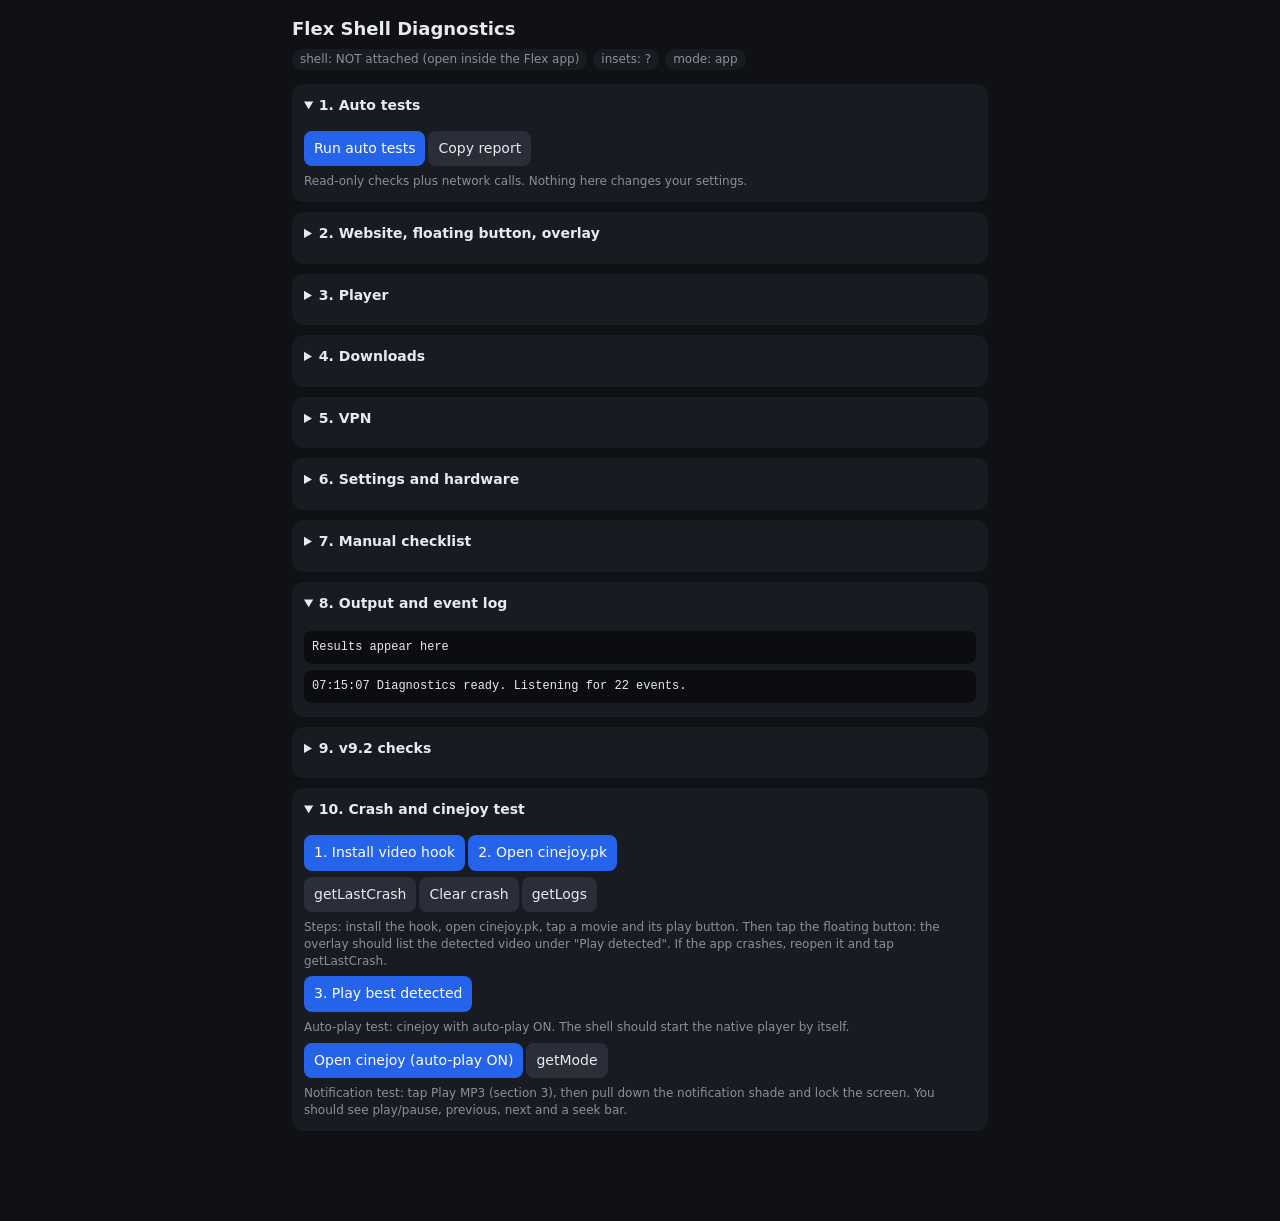
==== commit bd2f2b03: "Update index.html" ====
--- a/index.html
+++ b/index.html
@@ -437,7 +437,8 @@
 _on2(n,d)};
 s3.insertAdjacentHTML('beforeend','<div class="note">Auto-play test: cinejoy with auto-play ON. The shell should start the native player by itself.</div><div><button data-a="cineAuto">Open cinejoy (auto-play ON)</button><button class="g" data-a="mode">getMode</button></div><div class="note">Notification test: tap Play MP3 (section 3), then pull down the notification shade and lock the screen. You should see play/pause, previous, next and a seek bar.</div>');
 A.cineAuto=()=>{call('setInjectedScript',HOOK);call('setAutoPlayExternal',true);call('setFab',J({visible:true,size:56,bgColor:accent(),iconColor:'#FFFFFF',icon:fabIcon(),badge:''}));call('openSite','https://cinejoy.pk')};
-A.mode=()=>show('getMode',call('getMode')); 
+A.mode=()=>show('getMode',call('getMode'));
+startPoll=function(){};
   /* startup */
 $('b1').textContent=N?'shell: attached':'shell: NOT attached (open inside the Flex app)';
 if(N){try{const c=parse(N.getCapabilities());$('b1').textContent='shell: '+(c.shellVersion||'attached')}catch(e){}try{$('b2').textContent='insets: '+J(parse(N.getSafeInsets()))}catch(e){}}
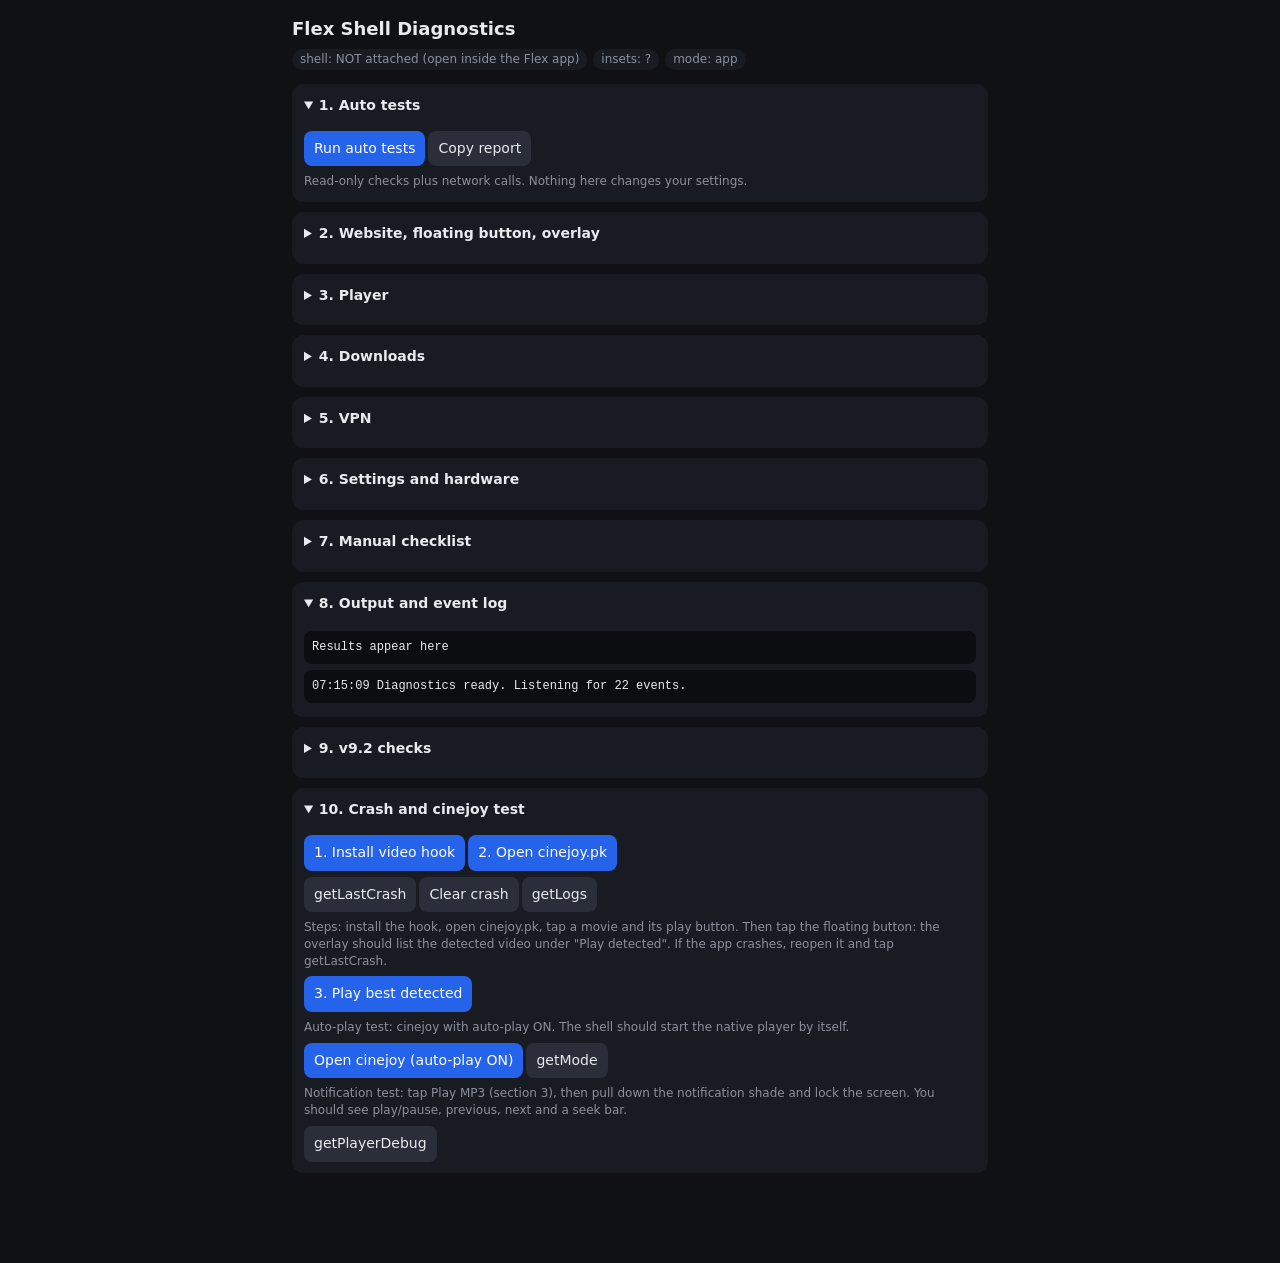
==== commit 9086d9c5: "Update index.html" ====
--- a/index.html
+++ b/index.html
@@ -439,6 +439,11 @@
 A.cineAuto=()=>{call('setInjectedScript',HOOK);call('setAutoPlayExternal',true);call('setFab',J({visible:true,size:56,bgColor:accent(),iconColor:'#FFFFFF',icon:fabIcon(),badge:''}));call('openSite','https://cinejoy.pk')};
 A.mode=()=>show('getMode',call('getMode'));
 startPoll=function(){};
+/* v9.6: player debug */
+s3.insertAdjacentHTML('beforeend','<div><button class="g" data-a="pdbg">getPlayerDebug</button></div>');
+A.pdbg=()=>show('getPlayerDebug',parse(call('getPlayerDebug')));
+const _play=play;
+play=function(p,a){const r=_play(p,a);setTimeout(()=>{try{log('DEBUG '+J(parse(N.getPlayerDebug())))}catch(e){log('DEBUG failed '+e.message)}},3000);return r};
   /* startup */
 $('b1').textContent=N?'shell: attached':'shell: NOT attached (open inside the Flex app)';
 if(N){try{const c=parse(N.getCapabilities());$('b1').textContent='shell: '+(c.shellVersion||'attached')}catch(e){}try{$('b2').textContent='insets: '+J(parse(N.getSafeInsets()))}catch(e){}}
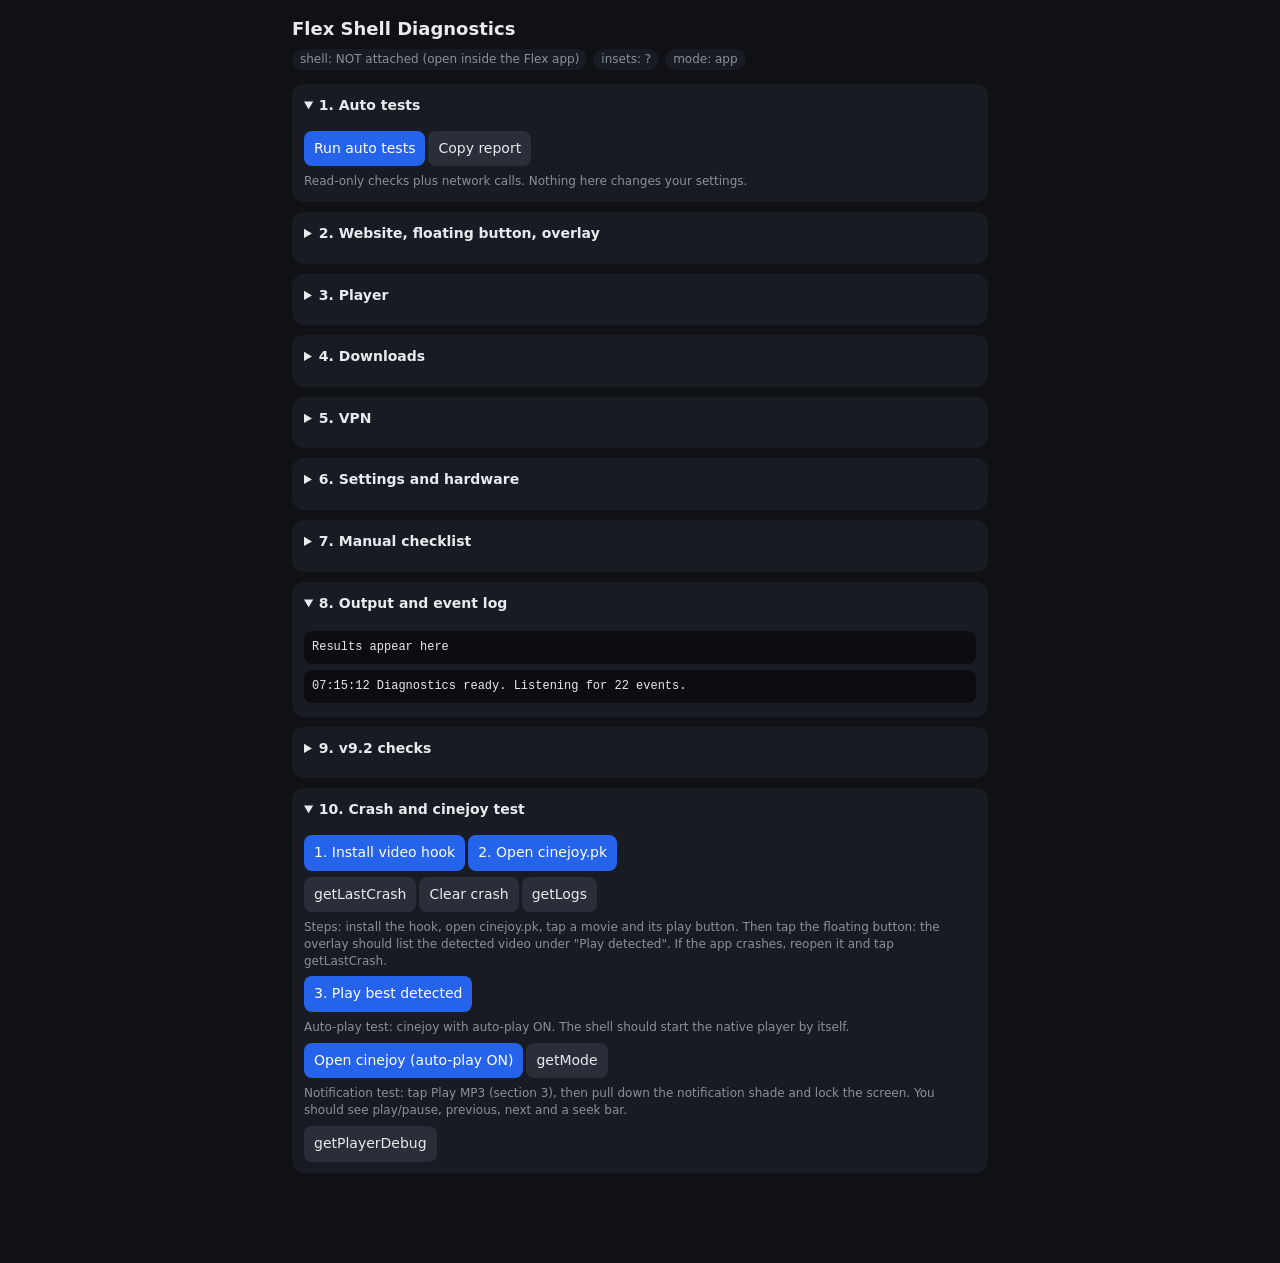
==== commit e28f463f: "Update index.html" ====
--- a/index.html
+++ b/index.html
@@ -444,7 +444,9 @@
 A.pdbg=()=>show('getPlayerDebug',parse(call('getPlayerDebug')));
 const _play=play;
 play=function(p,a){const r=_play(p,a);setTimeout(()=>{try{log('DEBUG '+J(parse(N.getPlayerDebug())))}catch(e){log('DEBUG failed '+e.message)}},3000);return r};
-  /* startup */
+/* v9.7: autoPlayFailed */
+window.addEventListener('autoPlayFailed',e=>{onEvt('autoPlayFailed',e.detail);hint('Auto-play failed: '+((e.detail&&e.detail.error)||''))});
+/* startup */
 $('b1').textContent=N?'shell: attached':'shell: NOT attached (open inside the Flex app)';
 if(N){try{const c=parse(N.getCapabilities());$('b1').textContent='shell: '+(c.shellVersion||'attached')}catch(e){}try{$('b2').textContent='insets: '+J(parse(N.getSafeInsets()))}catch(e){}}
 log('Diagnostics ready. Listening for '+EVENTS.length+' events.');
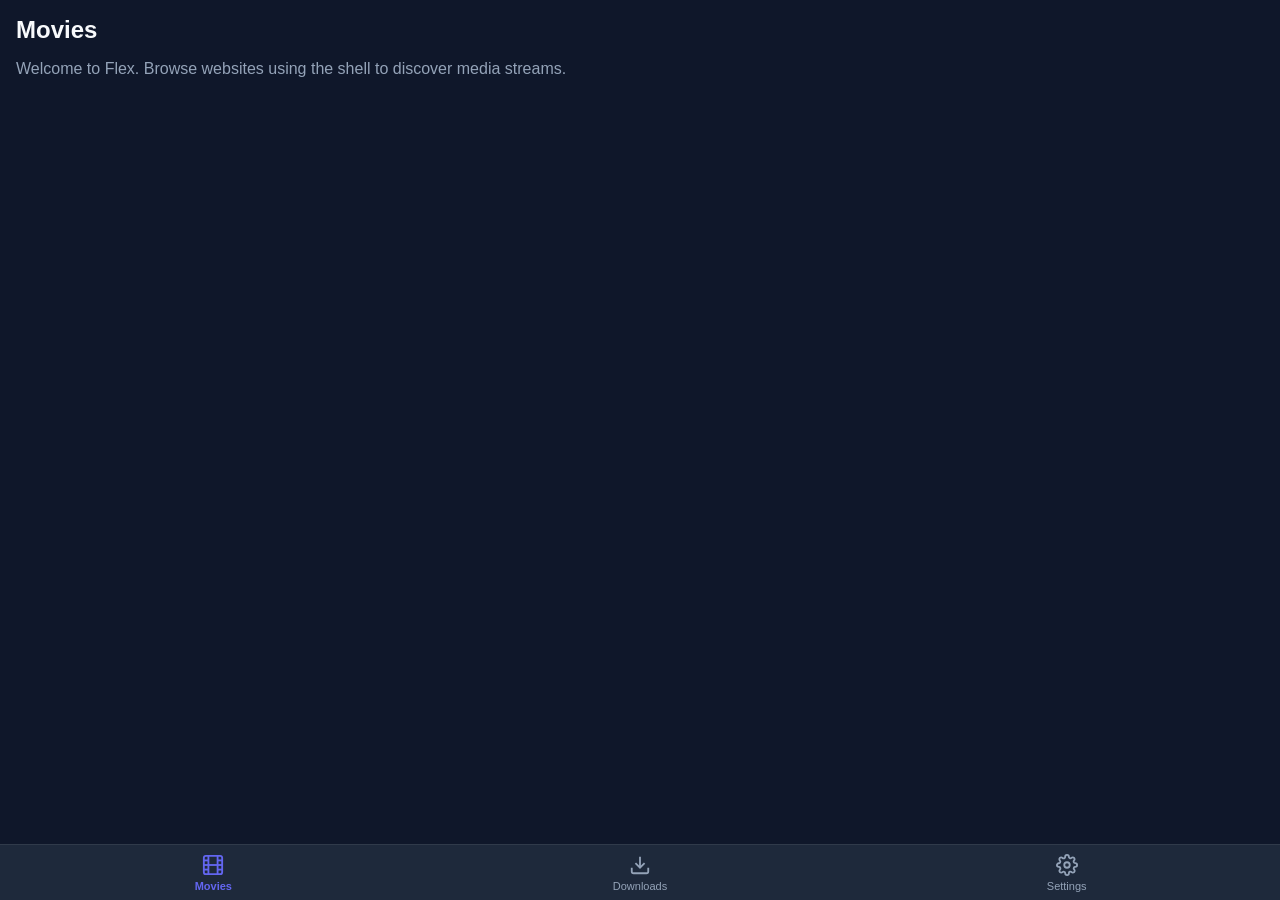
==== commit e5eb1dd1: "Create index.html" ====
--- a/index.html
+++ b/index.html
@@ -1,456 +1,1112 @@
 <!DOCTYPE html>
 <html lang="en">
 <head>
-<meta charset="utf-8">
-<meta name="viewport" content="width=device-width,initial-scale=1,viewport-fit=cover">
-<title>Flex Shell Diagnostics</title>
-<style>
-:root{--ac:#2563eb;--bg:#0f1115;--cd:#181b21;--tx:#e8eaed;--mu:#8a909b;--ok:#22c55e;--bd:#ef4444;--wn:#f59e0b}
-*{box-sizing:border-box;-webkit-tap-highlight-color:transparent}
-html,body{margin:0;min-height:100%;background:var(--bg);color:var(--tx);font:14px/1.4 system-ui,sans-serif}
-html.clear,html.clear body{background:transparent!important}
-html.clear #app{display:none}
-#app{padding:12px 12px 80px;max-width:720px;margin:auto}
-h1{font-size:18px;margin:4px 0 8px}
-.badge{display:inline-block;padding:2px 8px;border-radius:99px;background:var(--cd);color:var(--mu);font-size:12px;margin:0 6px 4px 0}
-details{background:var(--cd);border-radius:12px;margin:10px 0;padding:0 12px 8px}
-summary{padding:12px 0;font-weight:600}
-button,select,input,textarea{font:inherit;color:var(--tx);background:#252932;border:1px solid #333845;border-radius:8px;padding:8px 10px;margin:3px 3px 3px 0}
-button{background:var(--ac);border:0;color:#fff}
-button.g{background:#2a2e38;color:var(--tx)}
-button.r{background:#7f1d1d}
-input[type=checkbox]{width:18px;height:18px;padding:0;vertical-align:middle}
-input[type=range]{padding:0}
-input[type=color]{padding:0;height:36px;width:56px}
-textarea{width:100%;min-height:70px;font-family:monospace;font-size:12px}
-input[type=text],input[type=url]{width:100%}
-label{display:inline-block;margin:4px 12px 4px 0}
-pre{white-space:pre-wrap;word-break:break-all;background:#0b0d10;border-radius:8px;padding:8px;font-size:12px;max-height:200px;overflow:auto;margin:6px 0}
-.res{display:flex;justify-content:space-between;gap:8px;padding:6px 0;border-bottom:1px solid #262a33}
-.res span:last-child{text-align:right;word-break:break-word}
-.PASS{color:var(--ok)}.FAIL{color:var(--bd)}.WARN{color:var(--wn)}.INFO{color:var(--mu)}
-progress{width:100%}
-.note{color:var(--mu);font-size:12px;margin:4px 0}
-#ov{display:none;position:fixed;inset:0;background:rgba(0,0,0,.3);z-index:50}
-html.m-overlay #ov{display:block}
-#ovbar{position:absolute;left:8px;right:8px;bottom:calc(env(safe-area-inset-bottom,0px) + 12px);background:rgba(24,27,33,.96);border-radius:16px;padding:10px;color:var(--tx)}
-#ovinfo{font-size:12px;color:var(--mu);margin-bottom:6px;word-break:break-all}
-#hud{display:none;position:fixed;inset:0;z-index:60;user-select:none;-webkit-user-select:none;touch-action:none}
-html.m-player #hud{display:block}
-.hb{position:absolute;left:0;right:0;background:rgba(0,0,0,.55);padding:8px 12px;color:#fff}
-#hudtop{top:0;display:flex;justify-content:space-between;align-items:center;padding-top:calc(env(safe-area-inset-top,0px) + 8px)}
-#hudbot{bottom:0;padding-bottom:calc(env(safe-area-inset-bottom,0px) + 8px)}
-#hudmid{position:absolute;top:50%;left:50%;transform:translate(-50%,-50%)}
-#hudmid button{font-size:28px;border-radius:50%;width:64px;height:64px;background:rgba(0,0,0,.55)}
-#hudind{position:absolute;top:30%;left:50%;transform:translateX(-50%);background:rgba(0,0,0,.65);color:#fff;border-radius:10px;padding:6px 14px;font-size:16px;display:none}
-#hud.hide .hb,#hud.hide #hudmid{display:none}
-#hudrow{display:flex;align-items:center;gap:8px;color:#fff}
-#hudrow input{flex:1;margin:0}
-</style>
+  <meta charset="UTF-8">
+  <meta name="viewport" content="width=device-width, initial-scale=1.0, maximum-scale=1.0, user-scalable=no, viewport-fit=cover">
+  <!-- Content Security Policy: strictly disallowing external scripts and inline event handlers -->
+  <meta http-equiv="Content-Security-Policy" content="default-src 'self' data:; style-src 'self' 'unsafe-inline'; script-src 'self' 'unsafe-inline'; media-src 'self' blob: http: https:; connect-src 'self' http: https:;">
+  <title>Flex</title>
+  <link rel="manifest" href="./manifest.json">
+  <style>
+    :root {
+      --bg-theme: #0f172a;
+      --surface-theme: #1e293b;
+      --text-theme: #f8fafc;
+      --text-muted: #94a3b8;
+      --accent: #6366f1;
+      --border-color: rgba(255, 255, 255, 0.08);
+      --bottom-inset: 0px;
+      --top-inset: 0px;
+    }
+
+    body[data-mood="light"] {
+      --bg-theme: #f8fafc;
+      --surface-theme: #ffffff;
+      --text-theme: #0f172a;
+      --text-muted: #64748b;
+      --border-color: rgba(0, 0, 0, 0.08);
+    }
+
+    * {
+      box-sizing: border-box;
+      user-select: none;
+      -webkit-user-select: none;
+      -webkit-tap-highlight-color: transparent;
+      margin: 0;
+      padding: 0;
+    }
+
+    html, body {
+      width: 100%;
+      height: 100%;
+      overflow: hidden;
+      font-family: -apple-system, BlinkMacSystemFont, "Segoe UI", Roboto, Helvetica, Arial, sans-serif;
+      background-color: var(--bg-theme);
+      color: var(--text-theme);
+    }
+
+    /* Transparent backgrounds for BOTH html and body in shell integration modes */
+    html.mode-overlay, body.mode-overlay,
+    html.mode-player, body.mode-player {
+      background-color: transparent !important;
+      background: transparent !important;
+    }
+
+    #app-viewport {
+      display: flex;
+      flex-direction: column;
+      height: 100%;
+      width: 100%;
+      padding-top: var(--top-inset);
+      padding-bottom: var(--bottom-inset);
+    }
+
+    main {
+      flex: 1;
+      overflow-y: auto;
+      padding: 16px;
+      display: flex;
+      flex-direction: column;
+    }
+
+    .view-panel {
+      display: none;
+      flex-direction: column;
+      gap: 16px;
+      height: 100%;
+    }
+
+    .view-panel.active {
+      display: flex;
+    }
+
+    /* Bottom Navigation Tab Bar */
+    nav#bottom-bar {
+      height: 56px;
+      display: flex;
+      background-color: var(--surface-theme);
+      border-top: 1px solid var(--border-color);
+      flex-shrink: 0;
+      z-index: 10;
+    }
+
+    .tab-button {
+      flex: 1;
+      display: flex;
+      flex-direction: column;
+      align-items: center;
+      justify-content: center;
+      gap: 4px;
+      font-size: 11px;
+      color: var(--text-muted);
+      border: none;
+      background: none;
+      cursor: pointer;
+    }
+
+    .tab-button.active {
+      color: var(--accent);
+      font-weight: 600;
+    }
+
+    .tab-button svg {
+      width: 22px;
+      height: 22px;
+      stroke: currentColor;
+      fill: none;
+      stroke-width: 2;
+    }
+
+    /* Floating Navigation Overlay (when fab tapped over browsing) */
+    #overlay-container {
+      position: fixed;
+      inset: 0;
+      z-index: 1000;
+      background: rgba(0, 0, 0, 0.45);
+      display: none;
+      align-items: flex-end;
+      justify-content: center;
+      padding-bottom: calc(24px + var(--bottom-inset));
+    }
+
+    #overlay-container.visible {
+      display: flex;
+    }
+
+    .overlay-bar {
+      background: var(--surface-theme);
+      border: 1px solid var(--border-color);
+      border-radius: 20px;
+      padding: 8px 12px;
+      display: flex;
+      gap: 6px;
+      align-items: center;
+      box-shadow: 0 10px 25px rgba(0, 0, 0, 0.5);
+      max-width: 95vw;
+      overflow-x: auto;
+    }
+
+    .overlay-btn {
+      background: transparent;
+      border: none;
+      color: var(--text-theme);
+      padding: 8px;
+      border-radius: 8px;
+      font-size: 11px;
+      display: flex;
+      flex-direction: column;
+      align-items: center;
+      cursor: pointer;
+      min-width: 48px;
+    }
+
+    .overlay-btn:active {
+      background: var(--border-color);
+    }
+
+    /* Media Prompt inside Overlay */
+    #detected-media-prompt {
+      display: none;
+      background: var(--surface-theme);
+      border: 1px solid var(--accent);
+      border-radius: 12px;
+      padding: 12px;
+      margin-bottom: 12px;
+      width: calc(100% - 32px);
+      max-width: 400px;
+      box-shadow: 0 6px 16px rgba(0,0,0,0.4);
+    }
+
+    #detected-media-prompt.visible {
+      display: flex;
+      flex-direction: column;
+      gap: 8px;
+    }
+
+    .prompt-actions {
+      display: flex;
+      gap: 8px;
+    }
+
+    .btn-action {
+      flex: 1;
+      padding: 8px 12px;
+      border: none;
+      border-radius: 6px;
+      background: var(--accent);
+      color: #ffffff;
+      font-weight: 600;
+      cursor: pointer;
+    }
+
+    .btn-action.secondary {
+      background: var(--border-color);
+      color: var(--text-theme);
+    }
+
+    /* Player View */
+    #view-player {
+      position: fixed;
+      inset: 0;
+      z-index: 2000;
+      background: transparent;
+      display: none;
+      flex-direction: column;
+      justify-content: space-between;
+    }
+
+    #view-player.active {
+      display: flex;
+    }
+
+    .player-gesture-layer {
+      position: absolute;
+      inset: 0;
+      z-index: 2001;
+      touch-action: none;
+    }
+
+    .player-ui-layer {
+      position: absolute;
+      inset: 0;
+      z-index: 2002;
+      display: flex;
+      flex-direction: column;
+      justify-content: space-between;
+      padding: calc(16px + var(--top-inset)) 16px calc(16px + var(--bottom-inset)) 16px;
+      background: linear-gradient(180deg, rgba(0,0,0,0.6) 0%, transparent 20%, transparent 80%, rgba(0,0,0,0.8) 100%);
+      transition: opacity 0.25s ease;
+      pointer-events: none;
+    }
+
+    .player-ui-layer * {
+      pointer-events: auto;
+    }
+
+    .player-ui-layer.controls-hidden {
+      opacity: 0;
+      pointer-events: none;
+    }
+
+    .player-ui-layer.controls-hidden * {
+      pointer-events: none;
+    }
+
+    .player-top-bar, .player-bottom-controls {
+      display: flex;
+      align-items: center;
+      gap: 12px;
+    }
+
+    .player-slider {
+      flex: 1;
+      accent-color: var(--accent);
+    }
+
+    /* Buffering Spinner */
+    .spinner {
+      position: absolute;
+      top: 50%;
+      left: 50%;
+      transform: translate(-50%, -50%);
+      width: 44px;
+      height: 44px;
+      border: 4px solid rgba(255, 255, 255, 0.2);
+      border-top-color: var(--accent);
+      border-radius: 50%;
+      animation: spin 0.8s linear infinite;
+      z-index: 2003;
+      display: none;
+    }
+
+    @keyframes spin {
+      to { transform: translate(-50%, -50%) rotate(360deg); }
+    }
+
+    /* Toast component */
+    #toast-msg {
+      position: fixed;
+      bottom: calc(72px + var(--bottom-inset));
+      left: 50%;
+      transform: translateX(-50%);
+      background: rgba(15, 23, 42, 0.95);
+      color: #fff;
+      padding: 8px 16px;
+      border-radius: 20px;
+      font-size: 13px;
+      border: 1px solid var(--border-color);
+      z-index: 3000;
+      opacity: 0;
+      transition: opacity 0.3s ease;
+      pointer-events: none;
+    }
+
+    #toast-msg.show {
+      opacity: 1;
+    }
+
+    /* Settings UI */
+    .card {
+      background: var(--surface-theme);
+      border: 1px solid var(--border-color);
+      border-radius: 12px;
+      padding: 16px;
+      display: flex;
+      flex-direction: column;
+      gap: 12px;
+    }
+
+    .row {
+      display: flex;
+      align-items: center;
+      justify-content: space-between;
+    }
+
+    input[type="color"] {
+      border: none;
+      width: 32px;
+      height: 32px;
+      border-radius: 50%;
+      cursor: pointer;
+      background: none;
+    }
+  </style>
 </head>
 <body>
-<div id="app">
-<h1>Flex Shell Diagnostics</h1>
-<div><span class="badge" id="b1">shell: ?</span><span class="badge" id="b2">insets: ?</span><span class="badge" id="b3">mode: app</span></div>
-
-<details open><summary>1. Auto tests</summary>
-<div><button data-a="runAuto">Run auto tests</button><button class="g" data-a="copyRep">Copy report</button></div>
-<div id="res"></div>
-<textarea id="rep" readonly style="display:none"></textarea>
-<div class="note">Read-only checks plus network calls. Nothing here changes your settings.</div>
-</details>
-
-<details><summary>2. Website, floating button, overlay</summary>
-<input type="url" id="siteUrl" value="https://example.com">
-<div>
-<button data-a="siteOpen">Open site</button><button class="g" data-a="siteBack">Back</button><button class="g" data-a="siteFwd">Fwd</button><button class="g" data-a="siteReload">Reload</button><button class="g" data-a="siteStop">Stop</button><button class="g" data-a="siteClose">Close site</button><button class="g" data-a="siteState">Get state</button><button class="g" data-a="siteOverlay">Show overlay</button>
-</div>
-<div><button data-a="fabOn">FAB on</button><button class="g" data-a="fabBadge">FAB badge 3</button><button class="g" data-a="fabOff">FAB off</button><button data-a="selfTest">Site self-test</button></div>
-<div class="note" id="lm">Last media detected: none</div>
-<div class="note">Open a site, then tap the floating button. This page should appear transparent over the site with a navigation bar. The self-test sets the ad rule "doubleclick.net" and checks that sites cannot see NativeApp, that blocked ads get typed replies, and that the network sniffer fires.</div>
-</details>
-
-<details><summary>3. Player</summary>
-<div>
-<button data-a="pHls">Play HLS</button><button data-a="pMp4">Play MP4</button><button data-a="pQueue">Play queue</button><button data-a="pResume">Resume HLS</button><button data-a="pLocal">Play local file</button>
-</div>
-<div class="note">Audio mode (stays on this page):</div>
-<div>
-<button data-a="pAudio">Play MP3</button><button class="g" data-a="actl" data-v="play">Play</button><button class="g" data-a="actl" data-v="pause">Pause</button><button class="g" data-a="actl" data-v="stop">Stop</button>
-</div>
-<div><button class="g" data-a="pState">getPlayerState</button><button class="g" data-a="pTracks">getTracks</button><button class="g" data-a="pHist">Saved positions</button></div>
-<div class="note" id="audiostate"></div>
-<div class="note">Video opens a transparent HUD over the native video: tap to show or hide controls, swipe left/right to seek, swipe the left or right half up/down for brightness or volume, double-tap the sides for ±10s, long-press for 2x. Hardware Back should close it.</div>
-</details>
-
-<details><summary>4. Downloads</summary>
-<div>
-<button data-a="dSmall">Download small MP4</button><button data-a="dHls">Download HLS (360p)</button>
-</div>
-<progress id="dlp" max="100" value="0"></progress><div class="note" id="dlt">No download yet</div>
-<div>
-<button class="g" data-a="dPause">Pause</button><button class="g" data-a="dResume">Resume</button><button class="g" data-a="dCancel">Cancel</button><button class="r" data-a="dDelete">Delete</button>
-</div>
-<div>
-<button class="g" data-a="dList">listDownloads</button><button class="g" data-a="dMedia">listMedia</button><button class="g" data-a="dStore">Storage</button>
-</div>
-<div><button class="g" data-a="dOffSmall">Play small offline</button><button class="g" data-a="dOffHls">Play HLS offline</button></div>
-<div class="note">For the offline test, let the download finish, turn on airplane mode, then press an offline button.</div>
-</details>
-
-<details><summary>5. VPN</summary>
-<textarea id="vcfg" placeholder="Paste a WireGuard config here"></textarea>
-<div>
-<button data-a="vSet">Save config</button><button class="g" data-a="vClear">Clear config</button><button data-a="vConn">Connect</button><button class="g" data-a="vDis">Disconnect</button><button class="g" data-a="vStat">Status</button>
-</div>
-<label><input type="checkbox" data-c="vauto"> Auto-connect</label>
-<label><input type="checkbox" data-c="vkill"> Kill switch</label>
-<div class="note">The text box is cleared after saving. The kill switch blocks all app network while the VPN is down.</div>
-</details>
-
-<details><summary>6. Settings and hardware</summary>
-<div>Accent <input type="color" id="accent" value="#2563eb" data-c="accent"> <button data-a="applyBars">Apply to bars</button><button class="g" data-a="insets">Safe insets</button></div>
-<label><input type="checkbox" data-c="imm"> Immersive</label>
-<label>Orientation <select data-c="orient"><option>auto</option><option>landscape</option><option>portrait</option></select></label>
-<div>Brightness <input type="range" min="0" max="100" value="50" data-c="bri"> <button class="g" data-a="briSys">System</button></div>
-<div>Volume <input type="range" min="0" max="100" value="50" data-c="vol"></div>
-<div class="note">Notifications</div>
-<div>
-<label><input type="checkbox" data-c="np" id="np_downloadProgress" checked> progress</label>
-<label><input type="checkbox" data-c="np" id="np_downloadSpeedEta" checked> speed/ETA</label>
-<label><input type="checkbox" data-c="np" id="np_downloadActions" checked> actions</label>
-<label><input type="checkbox" data-c="np" id="np_downloadComplete" checked> complete</label>
-<label><input type="checkbox" data-c="np" id="np_playbackControls" checked> playback</label>
-</div>
-<div><button class="g" data-a="npGet">Get prefs</button><button class="g" data-a="npOpen">System settings</button></div>
-<label><input type="checkbox" data-c="wifi"> Wi-Fi only downloads</label>
-<label><input type="checkbox" data-c="auto"> Auto-play external</label>
-<label><input type="checkbox" data-c="popup" checked> Block popups</label>
-<label><input type="checkbox" data-c="dbg"> Remote debugging</label>
-<input type="text" id="ua" placeholder="User agent (site WebView)"><button data-a="ua">Set user agent</button>
-<div class="note">Ad-block rules (one per line)</div>
-<textarea id="abr">doubleclick.net
-adservice
-/ads/</textarea><button data-a="abRules">Update rules</button>
-<div class="note">Allowlist</div>
-<textarea id="abw" style="min-height:40px"></textarea><button data-a="abAllow">Set allowlist</button>
-<div class="note">Sniff patterns</div>
-<textarea id="snf" style="min-height:40px">.m3u8
-.mp4
-.ts
-.mpd
-.mkv
-.webm
-.mp3
-.m4a</textarea><button data-a="sniff">Set patterns</button>
-<div class="note">Injected script (site pages)</div>
-<textarea id="inj" style="min-height:40px">console.log("flex inject ok")</textarea><button data-a="inj">Set script</button>
-<div class="note">Cosmetic CSS (site pages)</div>
-<textarea id="css" style="min-height:40px">.ad,.ads,[id^="ad-"]{display:none!important}</textarea><button data-a="css">Set CSS</button>
-<div>
-<button class="g" data-a="pick">Pick local file</button><button class="g" data-a="logs">getLogs</button><button class="g" data-a="ext">Open URL externally</button><button class="r" data-a="cache">Clear cache</button><button class="r" data-a="cookies">Clear cookies</button><button class="r" data-a="minimize">Minimize</button>
-</div>
-</details>
-
-<details><summary>7. Manual checklist</summary>
-<div class="note">1. App mode: status bar and notch strip show your accent color, and this page does not go under the notch.<br>
-2. Open a site: the page fits the screen. The floating button appears, drags, and snaps to an edge.<br>
-3. Tap the button: transparent overlay with the nav bar. Back, Forward, Reload and Close work. Tapping outside the bar closes it.<br>
-4. Run the site self-test: it should report four PASS lines.<br>
-5. Play HLS: edge-to-edge video with no notch strip, the HUD works, gestures work, and PiP works. Press hardware Back: you should return here.<br>
-6. Download the small file, watch the notification (speed and ETA), then play it offline.<br>
-7. MP3 in audio mode: turn the screen off and confirm it keeps playing.<br>
-8. Enable VPN with a config and confirm the status changes.</div>
-</details>
-
-<details open><summary>8. Output and event log</summary>
-<pre id="out">Results appear here</pre>
-<pre id="log"></pre>
-</details>
-</div>
-
-<div id="ov"><div id="ovbar">
-<div id="ovinfo">No site state yet</div>
-<button class="g" data-o="back">◀</button><button class="g" data-o="fwd">▶</button><button class="g" data-o="reload">⟳</button><button class="g" data-o="stop">✕ Stop</button><button class="g" data-o="home">⌂ Home</button><button data-o="play">▶ Play detected</button><button class="r" data-o="close">Close</button>
-</div></div>
-
-<div id="hud">
-<div class="hb" id="hudtop"><span id="hudt">Playing</span><button class="g" id="hx">✕ Close</button></div>
-<div id="hudmid"><button id="hpp">⏸</button></div>
-<div id="hudind"></div>
-<div class="hb" id="hudbot">
-<div id="hudrow"><span id="ht">0:00</span><input type="range" id="hs" min="0" max="1000" value="0"><span id="hd">0:00</span></div>
-<div>
-<button class="g" data-h="-10">⏪10</button><button class="g" data-h="10">10⏩</button><button class="g" id="hsp">1x</button><button class="g" id="hlay">fit</button><button class="g" id="hau">Audio</button><button class="g" id="hsu">Subs</button><button class="g" id="hpip">PiP</button><button class="g" id="hor">Rotate</button>
-</div>
-</div>
-</div>
-
-<script>
-(function(){
-'use strict';
-const $=i=>document.getElementById(i),J=JSON.stringify,N=window.NativeApp;
-const S={hls:'https://test-streams.mux.dev/x36xhzz/x36xhzz.m3u8',mp4:'https://commondatastorage.googleapis.com/gtv-videos-bucket/sample/BigBuckBunny.mp4',small:'https://www.w3schools.com/html/mov_bbb.mp4',mp3:'https://www.soundhelix.com/examples/mp3/SoundHelix-Song-1.mp3'};
-const EVENTS=['siteState','fabTapped','overlayHidden','autoPlayStarted','mediaDetected','playerState','playbackProgress','playbackEnded','queueItemChanged','tracksChanged','pipChanged','ON_PLAYBACK_ERROR','downloadProgress','downloadPaused','downloadResumed','downloadCancelled','downloadComplete','downloadError','mediaDeleted','networkChange','vpnStatus','playerClosed'];
-const M9=['getCapabilities','openSite','closeSite','siteBack','siteForward','siteReload','siteStop','getSiteState','showOverlay','hideOverlay','setFab','getSafeInsets','setSystemBars','setImmersive','fetch','fetchAsync','playStream','playerControl','getPlayerState','getTracks','selectTrack','setSubtitleStyle','setVideoLayout','setBrightness','getBrightness','setSystemVolume','getSystemVolume','setOrientation','enterPip','getPlaybackState','getAllPlaybackState','download','pauseDownload','resumeDownload','cancelDownload','deleteMedia','listDownloads','listMedia','getStorageInfo','setDownloadsWifiOnly','setVpnConfig','clearVpnConfig','vpnConnect','vpnDisconnect','getVpnStatus','setVpnAutoConnect','setVpnKillSwitch','updateAdBlockRules','setAdBlockAllowlist','updateSniffPatterns','setAutoPlayExternal','setInjectedScript','setCosmeticCss','setUserAgent','setNotificationPrefs','getNotificationPrefs','openNotificationSettings','pickLocalMedia','clearCache','clearCookies','openExternal','minimizeApp','setDebugging'];
-const EXTRA=['getLogs','setPopupBlocking','requestPermission'];
-let ui='app',prevUi='app',ps={},lastMedia=null,lastDl='',results=[],seen={},polling=null,badPolls=0,hudTimer=null,seeking=false,sniffSeen=false;
-
-const parse=v=>{if(typeof v==='string'){try{return JSON.parse(v)}catch(e){return v}}return v};
-const fmt=ms=>{const s=Math.max(0,Math.floor((ms||0)/1000));return Math.floor(s/60)+':'+String(s%60).padStart(2,'0')};
-const accent=()=>getComputedStyle(document.documentElement).getPropertyValue('--ac').trim()||'#2563eb';
-const lines=id=>$(id).value.split('\n').map(x=>x.trim()).filter(Boolean);
-function log(m){const l=$('log');l.textContent+=new Date().toTimeString().slice(0,8)+' '+m+'\n';const a=l.textContent.split('\n');if(a.length>200)l.textContent=a.slice(-150).join('\n');l.scrollTop=l.scrollHeight}
-function show(label,v){const s=typeof v==='string'?v:J(v,null,1);$('out').textContent=label+'\n'+s;log(label+' '+(s.length>150?s.slice(0,150)+'…':s))}
-function call(n,...a){if(!N)throw new Error('NativeApp missing (open this inside the Flex app)');if(typeof N[n]!=='function')throw new Error('method not found: '+n);return N[n](...a)}
-
-/* callback registry: supports __flexFetchCb(id,res) and __flexFetchCb[id](res) */
-function cb(id,res){const f=cb[id];if(typeof f==='function'){delete cb[id];f(parse(res))}}
-window.__flexFetchCb=cb;
-const uid=()=>'c'+Date.now().toString(36)+Math.random().toString(36).slice(2,6);
-function viaCb(run,ms){return new Promise((ok,no)=>{const id=uid();const t=setTimeout(()=>{delete cb[id];no(new Error('callback timeout'))},ms||20000);cb[id]=r=>{clearTimeout(t);ok(r)};try{run(id)}catch(e){clearTimeout(t);delete cb[id];no(e)}})}
-const afetch=(req,ms)=>viaCb(id=>call('fetchAsync',J(req),id),ms);
-const apick=()=>viaCb(id=>call('pickLocalMedia',id),120000);
-
-/* results */
-function rec(n,s,d){results.push({n,s,d:d||''});const r=document.createElement('div');r.className='res';const a=document.createElement('span');a.textContent=n;const b=document.createElement('span');b.className=s;b.textContent=s+(d?' · '+String(d).slice(0,140):'');r.appendChild(a);r.appendChild(b);$('res').appendChild(r)}
-function idbTest(){return new Promise((ok,no)=>{const q=indexedDB.open('flexdiag',1);q.onupgradeneeded=()=>q.result.createObjectStore('k');q.onerror=()=>no(q.error);q.onsuccess=()=>{const db=q.result;const tx=db.transaction('k','readwrite');tx.objectStore('k').put('ok','t');tx.oncomplete=()=>{const g=db.transaction('k').objectStore('k').get('t');g.onsuccess=()=>{db.close();g.result==='ok'?ok(true):no(new Error('read mismatch'))};g.onerror=()=>no(g.error)};tx.onerror=()=>no(tx.error)}})}
-async function runAuto(){
-results=[];$('res').innerHTML='';
-const T=async(name,fn)=>{try{const r=await fn();if(r===true)rec(name,'PASS');else if(r&&r.s)rec(name,r.s,r.d);else rec(name,'PASS',typeof r==='string'?r:'')}catch(e){rec(name,'FAIL',e.message||String(e))}};
-await T('Shell attached',()=>{if(!N)throw new Error('window.NativeApp missing');return true});
-if(N){
-await T('Capabilities',()=>{const c=parse(N.getCapabilities());if(typeof c!=='object')throw new Error('not JSON');return{s:'PASS',d:'v'+(c.shellVersion||'?')+', '+Object.keys(c).length+' flags'}});
-await T('Methods in v9.0 contract',()=>{const m=M9.filter(x=>typeof N[x]!=='function');return m.length?{s:'FAIL',d:'missing: '+m.join(', ')}:{s:'PASS',d:M9.length+' present'}});
-await T('Extra methods (getLogs, setPopupBlocking, requestPermission)',()=>{const m=EXTRA.filter(x=>typeof N[x]!=='function');return m.length?{s:'WARN',d:'not found: '+m.join(', ')}:{s:'PASS',d:'all present'}});
-await T('Callback registry + fetchAsync',async()=>{const r=await afetch({url:'https://example.com',method:'GET',timeout:15000});if(!r||r.status!==200)throw new Error('status '+(r&&r.status)+' '+((r&&r.error)||''));return{s:'PASS',d:'200, finalUrl '+r.finalUrl+', '+(r.body||'').length+' chars'}});
-await T('fetchAsync base64',async()=>{const r=await afetch({url:'https://example.com',responseType:'base64',timeout:15000});const t=atob((r&&r.body)||'');if(t.indexOf('Example')<0)throw new Error('decoded body unexpected');return true});
-await T('fetchAsync error handling',async()=>{const r=await afetch({url:'https://nonexistent.invalid',timeout:8000});if(r&&(r.error||r.status>=400||r.status===0))return{s:'PASS',d:J(r).slice(0,100)};throw new Error('no error reported')});
-await T('Sync fetch',()=>{const r=parse(N.fetch(J({url:'https://example.com',method:'GET',timeout:15000})));if(!r||r.status!==200)throw new Error('status '+(r&&r.status));return true});
-await T('IndexedDB',idbTest);
-await T('Safe insets',()=>{const i=parse(N.getSafeInsets());if(typeof i!=='object'||isNaN(i.top))throw new Error('bad insets');return J(i)});
-await T('Site state',()=>{const s=parse(N.getSiteState());if(typeof s!=='object'||!('canGoBack' in s))throw new Error('bad state');return J(s)});
-await T('Player state',()=>{const s=parse(N.getPlayerState());if(typeof s!=='object')throw new Error('bad state');return J(s)});
-await T('Brightness / volume getters',()=>{const b=Number(N.getBrightness()),v=Number(N.getSystemVolume());if(!isFinite(b)||!isFinite(v))throw new Error('not numbers');return'brightness '+b+', volume '+v});
-await T('Notification prefs',()=>{const p=parse(N.getNotificationPrefs());if(typeof p!=='object')throw new Error('bad prefs');return J(p)});
-await T('VPN status',()=>{const s=parse(N.getVpnStatus());if(!s||!s.state)throw new Error('bad status');return J(s)});
-await T('Downloads, media, storage',()=>{const a=parse(N.listDownloads()),b=parse(N.listMedia()),c=parse(N.getStorageInfo());if(!Array.isArray(a)||!Array.isArray(b)||typeof c!=='object')throw new Error('bad shapes');return a.length+' downloads, '+b.length+' media, free '+Math.round(c.freeBytes/1e9)+' GB'});
-await T('Playback history',()=>{const a=parse(N.getAllPlaybackState());if(!Array.isArray(a))throw new Error('not an array');return a.length+' records'});
-if(typeof N.getLogs==='function')await T('getLogs',()=>{const l=parse(N.getLogs());if(!Array.isArray(l))throw new Error('not an array');return l.length+' lines'});
-}
-const c={PASS:0,FAIL:0,WARN:0};results.forEach(r=>{if(c[r.s]!=null)c[r.s]++});
-rec('SUMMARY',c.FAIL?'FAIL':(c.WARN?'WARN':'PASS'),c.PASS+' pass, '+c.WARN+' warn, '+c.FAIL+' fail');
-}
-function reportText(){return 'Flex diagnostics '+new Date().toISOString()+'\n'+results.map(r=>r.s+' | '+r.n+(r.d?' | '+r.d:'')).join('\n')+'\n\nEvents seen: '+J(seen)+'\n\nLog:\n'+$('log').textContent.split('\n').slice(-40).join('\n')}
-
-/* UI modes */
-function setUi(m){if(m!==ui)prevUi=ui;ui=m;const h=document.documentElement;h.classList.toggle('clear',m!=='app');h.classList.toggle('m-overlay',m==='overlay');h.classList.toggle('m-player',m==='player');$('b3').textContent='mode: '+m;if(m==='player'){$('hud').classList.remove('hide');startPoll()}}
-function leavePlayer(){setUi(prevUi==='player'?'app':prevUi)}
-function hint(t){$('hudind').textContent=t;$('hudind').style.display=t?'block':'none';if(t)log(t)}
-function startPoll(){if(polling)return;polling=setInterval(()=>{try{const s=parse(N.getPlayerState());if(s&&typeof s==='object'){ps=s;hudUpdate();$('audiostate').textContent=s.playing?'Playing '+fmt(s.positionMs)+' / '+fmt(s.durationMs):'Idle';if(ui==='player'){if(!s.playing&&!s.durationMs&&!s.positionMs){if(++badPolls>=100000){badPolls=0;hint('Player closed, returning');leavePlayer()}}else badPolls=0}}}catch(e){}},500)}
-function hudUpdate(){const d=ps.durationMs||0,p=ps.positionMs||0;$('ht').textContent=fmt(p);$('hd').textContent=d?fmt(d):'live';if(!seeking&&d)$('hs').value=Math.round(p/d*1000);$('hpp').textContent=ps.playing?'⏸':'▶';$('hsp').textContent=(ps.speed||1)+'x';if(ps.url)$('hudt').textContent=String(ps.url).split('/').pop().slice(0,30)}
-function play(p,audio){const r=call('playStream',J(p));startPoll();if(!audio)setUi('player');log('playStream '+(p.url||'queue'));return r}
-const pc=(cmd,value)=>{try{call('playerControl',J({cmd,value}))}catch(e){hint(e.message)}};
-
-/* events */
-function onEvt(n,d){seen[n]=(seen[n]||0)+1;
-if(n!=='playbackProgress'&&n!=='downloadProgress')log('EVENT '+n+' '+(d===undefined?'':J(d)).slice(0,180));
-d=d||{};
-if(n==='fabTapped')setUi('overlay');
-else if(n==='overlayHidden')setUi('app');
-else if(n==='siteState')$('ovinfo').textContent=(d.title||'')+' · '+(d.url||'')+(d.loading?' (loading)':'');
-else if(n==='mediaDetected'){const u=String(d.url||'');if(u.indexOf('flex-selftest://')===0)selfResult(u);else{if(u.indexOf('flex-sniff-test')>=0)sniffSeen=true;lastMedia=d;$('lm').textContent='Last media detected ('+(d.source||'?')+'): '+u.slice(0,120)}}
-else if(n==='autoPlayStarted')setUi('player');
-else if(n==='playerState'){Object.assign(ps,d);hudUpdate()}
-else if(n==='playbackProgress'){ps.positionMs=d.positionMs;ps.durationMs=d.durationMs;hudUpdate()}
-else if(n==='ON_PLAYBACK_ERROR')hint('Playback error: '+(d.error||''));
-else if(n==='pipChanged')$('hud').classList.toggle('hide',!!d.inPip);
-else if(n==='downloadProgress'){$('dlp').value=d.progress||0;$('dlt').textContent=(d.fileName||'')+' '+(d.progress||0)+'%'}
-else if(n==='downloadComplete')$('dlt').textContent=(d.fileName||'')+' complete';
-else if(n==='playerClosed'){log('NOTE: playerClosed event exists');leavePlayer()}}
-EVENTS.forEach(n=>window.addEventListener(n,e=>onEvt(n,e.detail)));
-window.__flexEvent=(n,d)=>onEvt(n,parse(d));
-
-/* site self-test (runs inside the site WebView) */
-function selfTestHtml(){return '<!doctype html><meta name=viewport content="width=device-width,initial-scale=1"><body style="font:15px sans-serif;background:#111;color:#fff;padding:16px"><h3>Flex site self-test</h3><pre id=o>running...</pre><script>'+
-'var r={NativeApp:typeof window.NativeApp,FlexSiteBridge:typeof window.FlexSiteBridge},n=0;'+
-'function done(){if(++n<3)return;var s=JSON.stringify(r);document.getElementById("o").textContent=JSON.stringify(r,null,1);try{FlexSiteBridge.reportMedia(JSON.stringify({url:"flex-selftest://r?d="+encodeURIComponent(s)}))}catch(e){document.getElementById("o").textContent+="\\nreportMedia failed: "+e}}'+
-'var i=new Image();i.onload=function(){r.adImage="loaded "+i.naturalWidth+"x"+i.naturalHeight;done()};i.onerror=function(){r.adImage="error";done()};i.src="https://ads.doubleclick.net/flex-test.gif?"+Date.now();'+
-'var s=document.createElement("script");s.onload=function(){r.adScript="loaded(empty)";done()};s.onerror=function(){r.adScript="error";done()};s.src="https://ads.doubleclick.net/flex-test.js?"+Date.now();document.head.appendChild(s);'+
-'fetch("https://example.com/flex-sniff-test.m3u8").catch(function(){});setTimeout(function(){done()},1500);'+
-'<\/script>'}
-function selfResult(url){try{const d=JSON.parse(decodeURIComponent(url.split('d=')[1]));const c=[['NativeApp hidden from site',d.NativeApp==='undefined'],['FlexSiteBridge present',d.FlexSiteBridge!=='undefined'],['Ad image answered (1x1 gif)',/loaded 1x1/.test(d.adImage||'')],['Ad script answered (empty JS)',String(d.adScript||'').indexOf('loaded')===0],['Network sniffer saw .m3u8',sniffSeen]];show('SITE SELF-TEST',c.map(x=>(x[1]?'PASS ':'FAIL ')+x[0]).join('\n')+'\n\nraw: '+J(d))}catch(e){show('SITE SELF-TEST','could not parse: '+e.message)}}
-
-function fabIcon(){const c=document.createElement('canvas');c.width=c.height=96;const x=c.getContext('2d');x.fillStyle='#fff';x.beginPath();x.moveTo(34,24);x.lineTo(34,72);x.lineTo(74,48);x.closePath();x.fill();return c.toDataURL('image/png')}
-const setFab=b=>{call('setFab',J({visible:true,size:56,bgColor:accent(),iconColor:'#FFFFFF',icon:fabIcon(),badge:b}));show('setFab','sent (visible only in browse mode)')};
-const dl=(o,f)=>{lastDl=o.fileName;show('download',call('download',J(o))||'started')};
-
-const A={
-runAuto,
-copyRep:()=>{const ta=$('rep');ta.style.display='block';ta.value=reportText();ta.select();let ok=false;try{ok=document.execCommand('copy')}catch(e){}show('Report',ok?'copied to clipboard':'select the text box and copy manually')},
-siteOpen:()=>call('openSite',$('siteUrl').value.trim()),
-siteBack:()=>call('siteBack'),siteFwd:()=>call('siteForward'),siteReload:()=>call('siteReload'),siteStop:()=>call('siteStop'),
-siteClose:()=>{call('closeSite');setUi('app')},
-siteState:()=>show('getSiteState',parse(call('getSiteState'))),
-siteOverlay:()=>{call('showOverlay');setUi('overlay')},
-fabOn:()=>setFab(''),fabBadge:()=>setFab('3'),fabOff:()=>call('setFab',J({visible:false})),
-selfTest:()=>{sniffSeen=false;call('updateAdBlockRules',J(['doubleclick.net']));call('setAutoPlayExternal',false);call('openSite','data:text/html;charset=utf-8,'+encodeURIComponent(selfTestHtml()));show('Self-test','Opening the test page in the site WebView. The result arrives here as a mediaDetected event. If the page does not open, tell me.')},
-pHls:()=>play({url:S.hls,mimeType:'application/x-mpegURL',progressIntervalMs:500,preferredAudioLang:'en',preferredSubtitleLang:'en'}),
-pMp4:()=>play({url:S.mp4,progressIntervalMs:500}),
-pQueue:()=>play({queue:[{url:S.small,title:'Clip'},{url:S.hls,mimeType:'application/x-mpegURL',title:'HLS'}],startIndex:0,progressIntervalMs:500}),
-pResume:()=>{const s=parse(call('getPlaybackState',S.hls));show('Saved state',s);play({url:S.hls,startPositionMs:(s&&s.positionMs)||0,progressIntervalMs:500})},
-pLocal:async()=>{const r=await apick();show('Picked',r);if(r&&r.uri)play({url:r.uri,progressIntervalMs:500})},
-pAudio:()=>play({url:S.mp3,audioMode:true,progressIntervalMs:1000,queue:[{url:S.mp3,title:'Test song',artworkUrl:''}]},true),
-actl:b=>pc(b.dataset.v),
-pState:()=>show('getPlayerState',parse(call('getPlayerState'))),
-pTracks:()=>show('getTracks',parse(call('getTracks'))),
-pHist:()=>show('getAllPlaybackState',parse(call('getAllPlaybackState'))),
-dSmall:()=>dl({url:S.small,fileName:'flex_test_small.mp4',type:'file'}),
-dHls:()=>dl({url:S.hls,fileName:'flex_test_hls.mp4',type:'hls',maxHeight:360,audioLangs:['en'],subtitleLangs:['en']}),
-dPause:()=>call('pauseDownload',lastDl),dResume:()=>call('resumeDownload',lastDl),dCancel:()=>call('cancelDownload',lastDl),
-dDelete:()=>{if(confirm('Delete '+lastDl+'?'))call('deleteMedia',lastDl)},
-dList:()=>show('listDownloads',parse(call('listDownloads'))),dMedia:()=>show('listMedia',parse(call('listMedia'))),dStore:()=>show('getStorageInfo',parse(call('getStorageInfo'))),
-dOffSmall:()=>play({url:S.small,preferOffline:true,progressIntervalMs:500}),
-dOffHls:()=>play({url:S.hls,preferOffline:true,mimeType:'application/x-mpegURL',progressIntervalMs:500}),
-vSet:()=>{const t=$('vcfg').value.trim();if(!t)return show('VPN','Paste a WireGuard config first');call('setVpnConfig',t);$('vcfg').value='';show('VPN','Config sent and the text box was cleared')},
-vClear:()=>call('clearVpnConfig'),vConn:()=>call('vpnConnect'),vDis:()=>call('vpnDisconnect'),vStat:()=>show('getVpnStatus',parse(call('getVpnStatus'))),
-applyBars:()=>{const c=accent();call('setSystemBars',J({color:c,darkIcons:false,navColor:c}));show('setSystemBars',c)},
-insets:()=>{const i=parse(call('getSafeInsets'));$('b2').textContent='insets: '+J(i);show('getSafeInsets',i)},
-briSys:()=>call('setBrightness',-1),
-npGet:()=>show('getNotificationPrefs',parse(call('getNotificationPrefs'))),npOpen:()=>call('openNotificationSettings'),
-ua:()=>call('setUserAgent',$('ua').value),
-abRules:()=>call('updateAdBlockRules',J(lines('abr'))),abAllow:()=>call('setAdBlockAllowlist',J(lines('abw'))),sniff:()=>call('updateSniffPatterns',J(lines('snf'))),
-inj:()=>call('setInjectedScript',$('inj').value),css:()=>call('setCosmeticCss',$('css').value),
-pick:async()=>show('pickLocalMedia',await apick()),
-logs:()=>show('getLogs',parse(call('getLogs'))),
-ext:()=>call('openExternal',$('siteUrl').value.trim()),
-cache:()=>{if(confirm('Clear cache?'))call('clearCache')},cookies:()=>{if(confirm('Clear all cookies?'))call('clearCookies')},minimize:()=>{if(confirm('Minimize the app?'))call('minimizeApp')}
-};
-const C={
-accent:el=>document.documentElement.style.setProperty('--ac',el.value),
-imm:el=>call('setImmersive',el.checked),
-orient:el=>call('setOrientation',el.value),
-bri:el=>call('setBrightness',el.value/100),
-vol:el=>call('setSystemVolume',el.value/100),
-np:()=>{const o={};['downloadProgress','downloadSpeedEta','downloadActions','downloadComplete','playbackControls'].forEach(k=>o[k]=$('np_'+k).checked);call('setNotificationPrefs',J(o));show('setNotificationPrefs',o)},
-wifi:el=>call('setDownloadsWifiOnly',el.checked),
-auto:el=>call('setAutoPlayExternal',el.checked),
-popup:el=>call('setPopupBlocking',el.checked),
-dbg:el=>call('setDebugging',el.checked),
-vauto:el=>call('setVpnAutoConnect',el.checked),
-vkill:el=>{if(el.checked&&!confirm('The kill switch blocks ALL app network while the VPN is down. Enable it?')){el.checked=false;return}call('setVpnKillSwitch',el.checked)}
-};
-const guard=f=>{try{const r=f();if(r&&r.then)r.catch(x=>show('ERROR',x.message))}catch(x){show('ERROR',x.message)}};
-document.addEventListener('click',e=>{const b=e.target.closest('[data-a]');if(b&&A[b.dataset.a])guard(()=>A[b.dataset.a](b))});
-document.addEventListener('change',e=>{const el=e.target.closest('[data-c]');if(el&&C[el.dataset.c])guard(()=>C[el.dataset.c](el))});
-
-/* overlay */
-function closeOv(){try{call('hideOverlay')}catch(e){log(e.message)}setUi('app')}
-$('ov').addEventListener('click',e=>{if(e.target===$('ov'))closeOv()});
-document.querySelectorAll('[data-o]').forEach(b=>b.onclick=()=>{const o=b.dataset.o;guard(()=>{if(o==='back')call('siteBack');else if(o==='fwd')call('siteForward');else if(o==='reload')call('siteReload');else if(o==='stop')call('siteStop');else if(o==='home'){call('closeSite');setUi('app')}else if(o==='close')closeOv();else if(o==='play'){if(!lastMedia)return log('No media detected yet');play({url:lastMedia.url,headers:lastMedia.headers||{},progressIntervalMs:500})}})});
-
-/* HUD */
-const ind=t=>{$('hudind').textContent=t;$('hudind').style.display=t?'block':'none'};
-const toggleHud=()=>{$('hud').classList.toggle('hide');clearTimeout(hudTimer)};
-$('hx').onclick=()=>{pc('stop');leavePlayer()};
-$('hpp').onclick=()=>pc(ps.playing?'pause':'play');
-document.querySelectorAll('[data-h]').forEach(b=>b.onclick=()=>pc('seek',Math.max(0,(ps.positionMs||0)+Number(b.dataset.h)*1000)));
-const SP=[0.5,1,1.25,1.5,2];$('hsp').onclick=()=>pc('speed',SP[(SP.indexOf(ps.speed||1)+1)%SP.length]);
-const LY=['fit','fill','zoom'];let li=0;$('hlay').onclick=()=>guard(()=>{li=(li+1)%3;call('setVideoLayout',J({mode:LY[li],scale:1,panX:0,panY:0}));$('hlay').textContent=LY[li]});
-function cycleTrack(type){const t=parse(call('getTracks'));const l=(t&&t[type])||[];if(!l.length)return hint('No '+type+' tracks');const i=l.findIndex(x=>x.selected);const n=(type==='text'&&i===l.length-1)?{id:'off',label:'off'}:l[(i+1)%l.length];call('selectTrack',J({type,id:n.id}));hint(type+': '+(n.label||n.lang||n.id));setTimeout(()=>hint(''),1200)}
-$('hau').onclick=()=>guard(()=>cycleTrack('audio'));$('hsu').onclick=()=>guard(()=>cycleTrack('text'));
-$('hpip').onclick=()=>guard(()=>call('enterPip'));
-const OR=['auto','landscape','portrait'];let oi=0;$('hor').onclick=()=>guard(()=>{oi=(oi+1)%3;call('setOrientation',OR[oi]);hint('Orientation: '+OR[oi]);setTimeout(()=>hint(''),1200)});
-$('hs').addEventListener('input',()=>{seeking=true;$('ht').textContent=fmt($('hs').value/1000*(ps.durationMs||0))});
-$('hs').addEventListener('change',()=>{pc('seek',Math.round($('hs').value/1000*(ps.durationMs||0)));seeking=false});
-(function(){const h=$('hud');let g=null,lastTap=0,tapT=null,lp=null,spd=false;
-h.addEventListener('touchstart',e=>{if(e.target.closest('.hb,button,input'))return;const t=e.touches[0];g={x:t.clientX,y:t.clientY,mode:null,pos:ps.positionMs||0,dur:ps.durationMs||0,b:parseFloat(N&&N.getBrightness())||0.5,v:parseFloat(N&&N.getSystemVolume())||0.5,left:t.clientX<innerWidth/2};lp=setTimeout(()=>{if(g&&!g.mode){spd=true;pc('speed',2);ind('2x speed')}},500)},{passive:true});
-h.addEventListener('touchmove',e=>{if(!g)return;const t=e.touches[0],dx=t.clientX-g.x,dy=t.clientY-g.y;if(!g.mode){if(Math.abs(dx)<12&&Math.abs(dy)<12)return;clearTimeout(lp);g.mode=Math.abs(dx)>Math.abs(dy)?'h':'v'}
-if(g.mode==='h'&&g.dur){g.tgt=Math.max(0,Math.min(g.dur,g.pos+dx/innerWidth*120000));ind('Seek '+fmt(g.tgt)+' / '+fmt(g.dur))}
-else if(g.mode==='v'){const f=-dy/(innerHeight*.7);try{if(g.left){const b=Math.max(0,Math.min(1,g.b+f));call('setBrightness',b);ind('Brightness '+Math.round(b*100)+'%')}else{const v=Math.max(0,Math.min(1,g.v+f));call('setSystemVolume',v);ind('Volume '+Math.round(v*100)+'%')}}catch(x){}}},{passive:true});
-h.addEventListener('touchend',()=>{if(!g)return;clearTimeout(lp);const gg=g;g=null;if(spd){spd=false;pc('speed',1);ind('');return}
-if(gg.mode==='h'&&gg.tgt!=null){pc('seek',Math.round(gg.tgt));ind('');return}if(gg.mode==='v'){setTimeout(()=>ind(''),600);return}
-const now=Date.now();if(now-lastTap<300){clearTimeout(tapT);lastTap=0;pc('seek',Math.max(0,(ps.positionMs||0)+(gg.left?-10000:10000)));ind(gg.left?'-10s':'+10s');setTimeout(()=>ind(''),600)}else{lastTap=now;tapT=setTimeout(toggleHud,300)}},{passive:true})})();
-/* v9.2 additions */
-['navBlocked','siteDownload'].forEach(n=>window.addEventListener(n,e=>onEvt(n,e.detail)));
-M9.push('setNavBlocking','getNavBlocking');
-const sec=document.createElement('details');
-sec.innerHTML='<summary>9. v9.2 checks</summary>'+
-'<div><button data-a="cap92">Check v9.2 capabilities</button></div>'+
-'<div class="note">Navigation blocking switches</div>'+
-'<label><input type="checkbox" data-c="nb" id="nb_scheme" checked> scheme</label><label><input type="checkbox" data-c="nb" id="nb_adblock" checked> adblock</label><label><input type="checkbox" data-c="nb" id="nb_redirectNoGesture" checked> redirect no gesture</label>'+
-'<div><button class="g" data-a="nbGet">Get nav blocking</button><button data-a="nbTest">Test intent/market block</button></div>'+
-'<div class="note">Status bar gradient</div>'+
-'<div><button data-a="gradDark">Dark gradient</button><button data-a="gradLight">Light gradient</button><button class="g" data-a="gradOff">No gradient</button></div>'+
-'<div class="note">Last site download event</div><pre id="sdl">none</pre>'+
-'<div class="note">Manual: open a site, tap its video fullscreen button (it should go fullscreen and exit cleanly). Tap any download link on a site and watch for the siteDownload event.</div>';
-$('app').appendChild(sec);
-window.addEventListener('siteDownload',e=>{$('sdl').textContent=J(e.detail,null,1)});
-A.cap92=()=>{const c=parse(call('getCapabilities'));const k=['statusBarGradient','navBlockingToggle','siteFullscreen','siteDownloadEvent'];show('v9.2 capabilities',k.map(x=>(c[x]?'PASS ':'FAIL ')+x).join('\n')+'\nshellVersion: '+c.shellVersion)};
-A.nbGet=()=>show('getNavBlocking',parse(call('getNavBlocking')));
-A.nbTest=()=>{call('openSite','data:text/html;charset=utf-8,'+encodeURIComponent('<body style="font:16px sans-serif;background:#111;color:#fff;padding:20px"><h3>Nav-block test</h3><p>Tap each link. PASS if the page stays and nothing opens.</p><p><a href="intent://example.com/#Intent;scheme=https;package=com.android.chrome;end" style="color:#7af;font-size:20px">Open intent link</a></p><p><a href="market://details?id=com.example" style="color:#7af;font-size:20px">Open market link</a></p>'));show('Nav-block test','Tap the links in the site page. A navBlocked event must appear in the log.')};
-const grad=(from,dark)=>{const c=dark?'#0f1115':'#ffffff';call('setSystemBars',J({color:c,darkIcons:!dark,navColor:c,gradient:{from:from,to:'#00000000',extraDp:24}}));show('setSystemBars gradient',from+' to transparent, extraDp 24')};
-A.gradDark=()=>grad('#F20F1115',true);
-A.gradLight=()=>grad('#F2FFFFFF',false);
-A.gradOff=()=>{call('setSystemBars',J({color:accent(),darkIcons:false,navColor:accent(),gradient:null}));show('setSystemBars','gradient removed')};
-C.nb=()=>{const o={scheme:$('nb_scheme').checked,adblock:$('nb_adblock').checked,redirectNoGesture:$('nb_redirectNoGesture').checked};call('setNavBlocking',J(o));show('setNavBlocking',o)};
-/* v9.3 additions: cinejoy test, video hook, crash reader */
-const HOOK='(function(){if(window.__flexHook)return;window.__flexHook=1;function rep(u,d){try{FlexSiteBridge.reportMedia(JSON.stringify({url:String(u).slice(0,700),pageUrl:location.href.slice(0,200),durationSec:d||0}))}catch(e){}}function chk(v){var u=v.currentSrc||v.src;if(u&&u.indexOf("blob:")!==0&&(!v.duration||!isFinite(v.duration)||v.duration>60))rep(u,v.duration)}document.addEventListener("play",function(e){if(e.target&&e.target.tagName==="VIDEO")chk(e.target)},true);document.addEventListener("loadedmetadata",function(e){if(e.target&&e.target.tagName==="VIDEO")chk(e.target)},true)})();';
-const s3=document.createElement('details');
-s3.open=true;
-s3.innerHTML='<summary>10. Crash and cinejoy test</summary>'+
-'<div><button data-a="hookOn">1. Install video hook</button><button data-a="cine">2. Open cinejoy.pk</button></div>'+
-'<div><button class="g" data-a="crashGet">getLastCrash</button><button class="g" data-a="crashClear">Clear crash</button><button class="g" data-a="logs">getLogs</button></div>'+
-'<div class="note">Steps: install the hook, open cinejoy.pk, tap a movie and its play button. Then tap the floating button: the overlay should list the detected video under "Play detected". If the app crashes, reopen it and tap getLastCrash.</div>';
-$('app').appendChild(s3);
-A.hookOn=()=>{call('setInjectedScript',HOOK);call('setAutoPlayExternal',false);show('Video hook','installed (auto-play off). It reports the video the page is really playing.')};
-A.cine=()=>{call('setFab',J({visible:true,size:56,bgColor:accent(),iconColor:'#FFFFFF',icon:fabIcon(),badge:''}));call('openSite','https://cinejoy.pk')};
-A.crashGet=()=>show('getLastCrash',parse(call('getLastCrash'))||'no crash recorded');
-A.crashClear=()=>{call('clearLastCrash');show('Crash','cleared')};
-/* v9.4: pick the best media, filter headers */
-const _onEvt=onEvt;
-const keepH=h=>{const o={};Object.keys(h||{}).forEach(k=>{if(['origin','referer','user-agent','cookie'].indexOf(k.toLowerCase())>=0)o[k]=h[k]});return o};
-onEvt=function(n,d){
-if(n==='mediaDetected'&&d&&d.source!=='page'){
-const u=String(d.url||'');
-seen.mediaDetected=(seen.mediaDetected||0)+1;
-if(u.indexOf('flex-sniff-test')>=0)sniffSeen=true;
-if(/init\.mp4|\.m4s|\.ts(\?|$)|\.vtt|\.jpe?g|\.png|\.webp/i.test(u)){log('skipped fragment ...'+u.slice(-40));return}
-if(/\.m3u8/i.test(u)||!lastMedia||!/\.m3u8/i.test(lastMedia.url||'')){d.headers=keepH(d.headers);lastMedia=d;$('lm').textContent='Best media: '+u.slice(-70);log('best media '+u.slice(0,120))}
-return}
-_onEvt(n,d)};
-s3.insertAdjacentHTML('beforeend','<div><button data-a="playBest">3. Play best detected</button></div>');
-A.playBest=()=>{if(!lastMedia)return show('Play','nothing detected yet');play({url:lastMedia.url,headers:lastMedia.headers||{},progressIntervalMs:500})};  
-/* v9.5: mode tracking, videoReady, notification and auto-play tests */
-['videoReady','modeChanged'].forEach(n=>window.addEventListener(n,e=>onEvt(n,e.detail)));
-M9.push('getMode');
-let gotVideo=false,vTimer=null;
-const _on2=onEvt;
-onEvt=function(n,d){
-if(n==='modeChanged'&&d){
-$('b3').textContent='mode: '+d.mode;
-if(d.mode==='player'){gotVideo=false;clearTimeout(vTimer);vTimer=setTimeout(()=>{if(!gotVideo)hint('No video frame after 6s. Copy getLogs and send it.')},6000);if(ui!=='player')setUi('player')}
-else if(d.mode==='app'&&ui!=='app')setUi('app');
-else if(d.mode==='overlay'&&ui!=='overlay')setUi('overlay');
-}
-if(n==='videoReady'){gotVideo=true;clearTimeout(vTimer);hint('Video ready '+(d&&d.width)+'x'+(d&&d.height));setTimeout(()=>hint(''),1500)}
-_on2(n,d)};
-s3.insertAdjacentHTML('beforeend','<div class="note">Auto-play test: cinejoy with auto-play ON. The shell should start the native player by itself.</div><div><button data-a="cineAuto">Open cinejoy (auto-play ON)</button><button class="g" data-a="mode">getMode</button></div><div class="note">Notification test: tap Play MP3 (section 3), then pull down the notification shade and lock the screen. You should see play/pause, previous, next and a seek bar.</div>');
-A.cineAuto=()=>{call('setInjectedScript',HOOK);call('setAutoPlayExternal',true);call('setFab',J({visible:true,size:56,bgColor:accent(),iconColor:'#FFFFFF',icon:fabIcon(),badge:''}));call('openSite','https://cinejoy.pk')};
-A.mode=()=>show('getMode',call('getMode'));
-startPoll=function(){};
-/* v9.6: player debug */
-s3.insertAdjacentHTML('beforeend','<div><button class="g" data-a="pdbg">getPlayerDebug</button></div>');
-A.pdbg=()=>show('getPlayerDebug',parse(call('getPlayerDebug')));
-const _play=play;
-play=function(p,a){const r=_play(p,a);setTimeout(()=>{try{log('DEBUG '+J(parse(N.getPlayerDebug())))}catch(e){log('DEBUG failed '+e.message)}},3000);return r};
-/* v9.7: autoPlayFailed */
-window.addEventListener('autoPlayFailed',e=>{onEvt('autoPlayFailed',e.detail);hint('Auto-play failed: '+((e.detail&&e.detail.error)||''))});
-/* startup */
-$('b1').textContent=N?'shell: attached':'shell: NOT attached (open inside the Flex app)';
-if(N){try{const c=parse(N.getCapabilities());$('b1').textContent='shell: '+(c.shellVersion||'attached')}catch(e){}try{$('b2').textContent='insets: '+J(parse(N.getSafeInsets()))}catch(e){}}
-log('Diagnostics ready. Listening for '+EVENTS.length+' events.');
-})();
-</script>
+  <div id="app-viewport">
+    <main>
+      <!-- Movies View -->
+      <section id="view-movies" class="view-panel active">
+        <h2>Movies</h2>
+        <p class="text-muted" style="color: var(--text-muted)">Welcome to Flex. Browse websites using the shell to discover media streams.</p>
+      </section>
+
+      <!-- Downloads View -->
+      <section id="view-downloads" class="view-panel">
+        <h2>Downloads</h2>
+        <p class="text-muted" style="color: var(--text-muted)">Downloaded media manifests and offline segments appear here.</p>
+      </section>
+
+      <!-- Settings View -->
+      <section id="view-settings" class="view-panel">
+        <h2>Settings</h2>
+
+        <!-- Test Browsing Section -->
+        <div class="card">
+          <span style="font-weight: 600; font-size: 14px;">Test browsing</span>
+          <div class="row" style="gap: 8px;">
+            <input type="text" id="setting-browse-url" value="https://cinejoy.pk" placeholder="https://" style="flex: 1; background: var(--bg-theme); color: var(--text-theme); border: 1px solid var(--border-color); padding: 8px 10px; border-radius: 6px; font-size: 13px;">
+            <button id="setting-btn-open" class="btn-action" style="flex: 0 0 auto; width: auto; padding: 8px 16px;">Open</button>
+          </div>
+        </div>
+
+        <div class="card">
+          <div class="row">
+            <span>Theme Mood</span>
+            <select id="setting-mood" style="background: var(--bg-theme); color: var(--text-theme); border: 1px solid var(--border-color); padding: 4px 8px; border-radius: 6px;">
+              <option value="dark">Dark</option>
+              <option value="light">Light</option>
+            </select>
+          </div>
+          <div class="row">
+            <span>Accent Color</span>
+            <input type="color" id="setting-accent" value="#6366f1">
+          </div>
+          <div class="row">
+            <span>Private Mode</span>
+            <input type="checkbox" id="setting-private" style="accent-color: var(--accent);">
+          </div>
+          <div class="row">
+            <span>Diagnostics</span>
+            <a href="diagnostics.html" style="color: var(--accent); text-decoration: none; font-size: 14px;">Open diagnostics.html</a>
+          </div>
+        </div>
+        <div id="crash-card" class="card" style="display: none; border-color: #ef4444;">
+          <h4 style="color: #ef4444;">Previous Crash Detected</h4>
+          <pre id="crash-content" style="font-size: 11px; white-space: pre-wrap; word-break: break-all; color: var(--text-muted);"></pre>
+        </div>
+      </section>
+    </main>
+
+    <!-- Bottom Navigation Bar -->
+    <nav id="bottom-bar">
+      <button class="tab-button active" id="tab-btn-movies" data-route="#/movies">
+        <svg viewBox="0 0 24 24"><rect x="2" y="2" width="20" height="20" rx="2.18"/><line x1="7" y1="2" x2="7" y2="22"/><line x1="17" y1="2" x2="17" y2="22"/><line x1="2" y1="12" x2="22" y2="12"/><line x1="2" y1="7" x2="7" y2="7"/><line x1="2" y1="17" x2="7" y2="17"/><line x1="17" y1="17" x2="22" y2="17"/><line x1="17" y1="7" x2="22" y2="7"/></svg>
+        <span>Movies</span>
+      </button>
+      <button class="tab-button" id="tab-btn-downloads" data-route="#/downloads">
+        <svg viewBox="0 0 24 24"><path d="M21 15v4a2 2 0 0 1-2 2H5a2 2 0 0 1-2-2v-4"/><polyline points="7 10 12 15 17 10"/><line x1="12" y1="15" x2="12" y2="3"/></svg>
+        <span>Downloads</span>
+      </button>
+      <button class="tab-button" id="tab-btn-settings" data-route="#/settings">
+        <svg viewBox="0 0 24 24"><circle cx="12" cy="12" r="3"/><path d="M19.4 15a1.65 1.65 0 0 0 .33 1.82l.06.06a2 2 0 0 1 0 2.83 2 2 0 0 1-2.83 0l-.06-.06a1.65 1.65 0 0 0-1.82-.33 1.65 1.65 0 0 0-1 1.51V21a2 2 0 0 1-2 2 2 2 0 0 1-2-2v-.09A1.65 1.65 0 0 0 9 19.4a1.65 1.65 0 0 0-1.82.33l-.06.06a2 2 0 0 1-2.83 0 2 2 0 0 1 0-2.83l.06-.06a1.65 1.65 0 0 0 .33-1.82 1.65 1.65 0 0 0-1.51-1H3a2 2 0 0 1-2-2 2 2 0 0 1 2-2h.09A1.65 1.65 0 0 0 4.6 9a1.65 1.65 0 0 0-.33-1.82l-.06-.06a2 2 0 0 1 0-2.83 2 2 0 0 1 2.83 0l.06.06a1.65 1.65 0 0 0 1.82.33H9a1.65 1.65 0 0 0 1-1.51V3a2 2 0 0 1 2-2 2 2 0 0 1 2 2v.09a1.65 1.65 0 0 0 1 1.51 1.65 1.65 0 0 0 1.82-.33l.06-.06a2 2 0 0 1 2.83 0 2 2 0 0 1 0 2.83l-.06.06a1.65 1.65 0 0 0-.33 1.82V9a1.65 1.65 0 0 0 1.51 1H21a2 2 0 0 1 2 2 2 2 0 0 1-2 2h-.09a1.65 1.65 0 0 0-1.51 1z"/></svg>
+        <span>Settings</span>
+      </button>
+    </nav>
+  </div>
+
+  <!-- Semi-Transparent Floating Overlay -->
+  <div id="overlay-container">
+    <div id="detected-media-prompt">
+      <span style="font-size: 12px; font-weight: 600;">Stream Detected</span>
+      <div class="prompt-actions">
+        <button id="btn-prompt-play" class="btn-action">Play</button>
+        <button id="btn-prompt-download" class="btn-action secondary">Download</button>
+      </div>
+    </div>
+    <div class="overlay-bar" id="floating-bar">
+      <button class="overlay-btn" id="ovl-back"><span>◂</span><span>Back</span></button>
+      <button class="overlay-btn" id="ovl-forward"><span>▸</span><span>Forward</span></button>
+      <button class="overlay-btn" id="ovl-reload"><span>↻</span><span>Reload</span></button>
+      <button class="overlay-btn" id="ovl-search"><span>🔍</span><span>Search</span></button>
+      <button class="overlay-btn" id="ovl-downloads"><span>⬇</span><span>Downloads</span></button>
+      <button class="overlay-btn" id="ovl-settings"><span>⚙</span><span>Settings</span></button>
+      <button class="overlay-btn" id="ovl-bookmarks"><span>★</span><span>Bookmark</span></button>
+      <button class="overlay-btn" id="ovl-home"><span>🏠</span><span>Home</span></button>
+      <button class="overlay-btn" id="ovl-close"><span>✕</span><span>Close</span></button>
+    </div>
+  </div>
+
+  <!-- Player Overlay Screen (#/player) -->
+  <div id="view-player">
+    <div class="player-gesture-layer" id="player-gesture"></div>
+    <div class="spinner" id="player-spinner"></div>
+    <div class="player-ui-layer" id="player-ui">
+      <div class="player-top-bar">
+        <button id="player-btn-back" class="overlay-btn" style="color: #fff; font-size: 16px;">✕ Close</button>
+        <span id="player-title" style="color: #fff; font-size: 14px; font-weight: 500; overflow: hidden; text-overflow: ellipsis; white-space: nowrap;">Media Playback</span>
+      </div>
+      <div class="player-bottom-controls">
+        <button id="player-btn-play" class="overlay-btn" style="color: #fff; font-size: 18px;">⏸</button>
+        <input type="range" id="player-seek" class="player-slider" min="0" max="100" value="0">
+        <span id="player-time" style="color: #fff; font-size: 11px;">00:00 / 00:00</span>
+      </div>
+    </div>
+  </div>
+
+  <div id="toast-msg"></div>
+
+  <script>
+    'use strict';
+
+    /* ==========================================================================
+       1. SHELL ADAPTER (window.NativeApp wrapper & callback registry)
+       ========================================================================== */
+    const Shell = (() => {
+      const callbacks = new Map();
+      let callbackCounter = 0;
+
+      // Global callback registry supporting both __flexFetchCb(id, res) and __flexFetchCb[id](res)
+      function dispatchCb(id, res) {
+        const cb = callbacks.get(String(id));
+        if (cb) {
+          callbacks.delete(String(id));
+          cb(res);
+        }
+      }
+
+      window.__flexFetchCb = new Proxy(dispatchCb, {
+        get(target, prop) {
+          if (prop in target) return target[prop];
+          return (res) => dispatchCb(prop, res);
+        },
+        set(target, prop, value) {
+          target[prop] = value;
+          return true;
+        }
+      });
+
+      function hasNative() {
+        return typeof window.NativeApp !== 'undefined' && window.NativeApp !== null;
+      }
+
+      function call(method, payload) {
+        if (!hasNative()) return null;
+        try {
+          const serialized = payload !== undefined ? (typeof payload === 'string' ? payload : JSON.stringify(payload)) : '';
+          if (typeof window.NativeApp[method] === 'function') {
+            const result = window.NativeApp[method](serialized);
+            if (result) {
+              try { return JSON.parse(result); } catch (e) { return result; }
+            }
+          }
+        } catch (err) {
+          // throws never
+        }
+        return null;
+      }
+
+      function callAsync(method, payload) {
+        return new Promise((resolve) => {
+          const reqId = 'cb_' + (++callbackCounter) + '_' + Date.now();
+          callbacks.set(reqId, resolve);
+          const enriched = Object.assign({}, typeof payload === 'object' && payload !== null ? payload : { value: payload }, { callbackId: reqId });
+          call(method, enriched);
+          // Safety timeout in case shell drops callback
+          setTimeout(() => {
+            if (callbacks.has(reqId)) {
+              callbacks.delete(reqId);
+              resolve(null);
+            }
+          }, 6000);
+        });
+      }
+
+      // External fallback fetch
+      async function safeFetchText(url) {
+        try {
+          const resp = await fetch(url);
+          return await resp.text();
+        } catch (e) {
+          return '';
+        }
+      }
+
+      return {
+        hasNative,
+        call,
+        callAsync,
+        safeFetchText
+      };
+    })();
+
+    /* ==========================================================================
+       SHELL STATE & EVENT BUS
+       ========================================================================== */
+    const State = {
+      shellMode: 'app', // app, browse, overlay, player
+      previousMode: 'app',
+      inPip: false,
+      siteState: { canGoBack: false, canGoForward: false, url: '', title: '' },
+      detectedMedia: null, // { url, headers }
+      isPlaying: false,
+      playerPollingTimer: null
+    };
+
+    function showToast(text) {
+      const toast = document.getElementById('toast-msg');
+      toast.textContent = text;
+      toast.classList.add('show');
+      setTimeout(() => toast.classList.remove('show'), 3000);
+    }
+
+    // Subscribe to Shell Events
+    function initShellEvents() {
+      const handleShellEvent = (name, data) => {
+        let payload = data;
+        if (typeof data === 'string') {
+          try { payload = JSON.parse(data); } catch (e) { payload = {}; }
+        }
+        payload = payload || {};
+
+        switch (name) {
+          case 'modeChanged': {
+            const mode = payload.mode || payload;
+            if (typeof mode === 'string') {
+              State.previousMode = State.shellMode;
+              State.shellMode = mode;
+
+              // Ensure BOTH html and body classes update for root transparency
+              document.documentElement.className = 'mode-' + mode;
+              document.body.className = 'mode-' + mode;
+
+              if (mode === 'overlay' || mode === 'player') {
+                document.documentElement.style.backgroundColor = 'transparent';
+                document.body.style.backgroundColor = 'transparent';
+              } else {
+                // Restore theme background when returning to app or other modes
+                const savedMood = localStorage.getItem('flex_mood') || 'dark';
+                const themeBg = savedMood === 'light' ? '#f8fafc' : '#0f172a';
+                document.documentElement.style.backgroundColor = themeBg;
+                document.body.style.backgroundColor = themeBg;
+              }
+
+              if (mode === 'overlay') {
+                document.getElementById('overlay-container').classList.add('visible');
+              } else {
+                document.getElementById('overlay-container').classList.remove('visible');
+              }
+            }
+            break;
+          }
+          case 'pipChanged': {
+            State.inPip = !!(payload.inPip || payload.isPip);
+            break;
+          }
+          case 'fabTapped': {
+            Shell.call('showOverlay');
+            document.getElementById('overlay-container').classList.add('visible');
+            break;
+          }
+          case 'siteState': {
+            State.siteState = Object.assign(State.siteState, payload);
+            break;
+          }
+          case 'mediaDetected': {
+            handleMediaDetected(payload);
+            break;
+          }
+          case 'ON_PLAYBACK_ERROR': {
+            showToast('Playback error occurred.');
+            document.getElementById('player-spinner').style.display = 'none';
+            break;
+          }
+          case 'autoPlayFailed': {
+            showToast('Autoplay was prevented.');
+            break;
+          }
+        }
+      };
+
+      // Listen on window for custom shell dispatches
+      ['modeChanged', 'pipChanged', 'fabTapped', 'siteState', 'mediaDetected', 'ON_PLAYBACK_ERROR', 'autoPlayFailed'].forEach((ev) => {
+        window.addEventListener(ev, (e) => handleShellEvent(ev, e.detail || {}));
+      });
+
+      // Global receiver for shells calling window.__flexOnEvent(name, jsonString)
+      window.__flexOnEvent = (name, payload) => handleShellEvent(name, payload);
+    }
+
+    /* ==========================================================================
+       2. THEME & SYSTEM BARS
+       ========================================================================== */
+    function applyTheme(mood, accent) {
+      document.body.setAttribute('data-mood', mood);
+      document.documentElement.setAttribute('data-mood', mood);
+      document.documentElement.style.setProperty('--accent', accent);
+
+      const isLight = mood === 'light';
+      const bgColor = isLight ? '#f8fafc' : '#0f172a';
+      document.documentElement.style.setProperty('--bg-theme', bgColor);
+
+      if (State.shellMode !== 'overlay' && State.shellMode !== 'player') {
+        document.documentElement.style.backgroundColor = bgColor;
+        document.body.style.backgroundColor = bgColor;
+      }
+
+      // System bar configuration via contract
+      Shell.call('setSystemBars', {
+        color: bgColor,
+        darkIcons: isLight,
+        gradient: {
+          from: isLight ? 'rgba(248, 250, 252, 0.95)' : 'rgba(15, 23, 42, 0.95)',
+          to: 'transparent',
+          extraDp: 24
+        }
+      });
+
+      // Generate & update accent FAB
+      updateFabIcon(accent);
+
+      localStorage.setItem('flex_mood', mood);
+      localStorage.setItem('flex_accent', accent);
+    }
+
+    function updateFabIcon(color) {
+      try {
+        const canvas = document.createElement('canvas');
+        canvas.width = 112;
+        canvas.height = 112;
+        const ctx = canvas.getContext('2d');
+
+        // Draw circular FAB badge
+        ctx.fillStyle = color;
+        ctx.beginPath();
+        ctx.arc(56, 56, 48, 0, Math.PI * 2);
+        ctx.fill();
+
+        // Draw inner play/compass icon
+        ctx.fillStyle = '#ffffff';
+        ctx.beginPath();
+        ctx.moveTo(46, 36);
+        ctx.lineTo(76, 56);
+        ctx.lineTo(46, 76);
+        ctx.closePath();
+        ctx.fill();
+
+        const dataUrl = canvas.toDataURL('image/png');
+        Shell.call('setFab', { iconDataUrl: dataUrl });
+      } catch (e) {
+        // Safe canvas fallback
+      }
+    }
+
+    /* ==========================================================================
+       3. ROUTER & INSETS
+       ========================================================================== */
+    function syncSafeInsets() {
+      const insets = Shell.call('getSafeInsets');
+      if (insets && typeof insets === 'object') {
+        if (insets.top) document.documentElement.style.setProperty('--top-inset', insets.top + 'px');
+        if (insets.bottom) document.documentElement.style.setProperty('--bottom-inset', insets.bottom + 'px');
+      }
+    }
+
+    function navigate(hash, replaceState = false) {
+      if (replaceState) {
+        history.replaceState(null, '', hash);
+      } else {
+        location.hash = hash;
+      }
+      routeChanged();
+    }
+
+    function routeChanged() {
+      const hash = location.hash || '#/movies';
+      const sections = ['#/movies', '#/downloads', '#/settings'];
+
+      sections.forEach((route) => {
+        const name = route.replace('#/', '');
+        const sec = document.getElementById('view-' + name);
+        const btn = document.getElementById('tab-btn-' + name);
+        if (sec) sec.classList.toggle('active', hash === route);
+        if (btn) btn.classList.toggle('active', hash === route);
+      });
+
+      const playerView = document.getElementById('view-player');
+      if (hash === '#/player') {
+        playerView.classList.add('active');
+        startPlayerPolling();
+      } else {
+        playerView.classList.remove('active');
+        stopPlayerPolling();
+      }
+    }
+
+    window.addEventListener('hashchange', routeChanged);
+
+    /* ==========================================================================
+       4. OVERLAY & FLOATING BUTTON
+       ========================================================================== */
+    function initOverlay() {
+      const overlay = document.getElementById('overlay-container');
+      overlay.addEventListener('click', (e) => {
+        if (e.target === overlay) {
+          overlay.classList.remove('visible');
+          Shell.call('hideOverlay');
+        }
+      });
+
+      document.getElementById('ovl-back').addEventListener('click', () => Shell.call('goBack'));
+      document.getElementById('ovl-forward').addEventListener('click', () => Shell.call('goForward'));
+      document.getElementById('ovl-reload').addEventListener('click', () => Shell.call('reloadSite'));
+      document.getElementById('ovl-search').addEventListener('click', () => showToast('Search placeholder'));
+      document.getElementById('ovl-downloads').addEventListener('click', () => {
+        overlay.classList.remove('visible');
+        Shell.call('hideOverlay');
+        navigate('#/downloads');
+      });
+      document.getElementById('ovl-settings').addEventListener('click', () => {
+        overlay.classList.remove('visible');
+        Shell.call('hideOverlay');
+        navigate('#/settings');
+      });
+      document.getElementById('ovl-bookmarks').addEventListener('click', () => showToast('Bookmarks placeholder'));
+      document.getElementById('ovl-home').addEventListener('click', () => {
+        overlay.classList.remove('visible');
+        Shell.call('closeSite');
+      });
+      document.getElementById('ovl-close').addEventListener('click', () => {
+        overlay.classList.remove('visible');
+        Shell.call('hideOverlay');
+      });
+
+      // Play prompt button inside overlay
+      document.getElementById('btn-prompt-play').addEventListener('click', () => {
+        overlay.classList.remove('visible');
+        Shell.call('hideOverlay');
+        if (State.detectedMedia) {
+          Shell.call('playStream', {
+            url: State.detectedMedia.url,
+            headers: State.detectedMedia.headers
+          });
+          navigate('#/player');
+        }
+      });
+      document.getElementById('btn-prompt-download').addEventListener('click', () => {
+        showToast('Download placeholder');
+      });
+    }
+
+    /* ==========================================================================
+       5. MEDIA DETECTION FILTER
+       ========================================================================== */
+    function handleMediaDetected(payload) {
+      if (!payload || !payload.url) return;
+      const rawUrl = String(payload.url);
+
+      // Validate URL protocol
+      if (!/^https?:\/\//i.test(rawUrl)) return;
+
+      // Ignore individual video segments (.ts, .m4s, .mp4 chunks)
+      if (/\.ts($|\?)/i.test(rawUrl) || /\.m4s($|\?)/i.test(rawUrl)) {
+        return;
+      }
+
+      // Keep only allowed headers: Origin, Referer, User-Agent, Cookie
+      const allowedHeaders = ['origin', 'referer', 'user-agent', 'cookie'];
+      const filteredHeaders = {};
+      if (payload.headers && typeof payload.headers === 'object') {
+        for (const [k, v] of Object.entries(payload.headers)) {
+          if (allowedHeaders.includes(k.toLowerCase())) {
+            filteredHeaders[k] = String(v);
+          }
+        }
+      }
+
+      // Prefer manifests (e.g., .m3u8) over existing generic media
+      const isM3u8 = /\.m3u8($|\?)/i.test(rawUrl);
+      if (!State.detectedMedia || isM3u8 || !State.detectedMedia.url.includes('.m3u8')) {
+        State.detectedMedia = {
+          url: rawUrl,
+          headers: filteredHeaders
+        };
+        Shell.call('setFabBadge', { badge: '1' });
+        document.getElementById('detected-media-prompt').classList.add('visible');
+      }
+    }
+
+    /* ==========================================================================
+       6. PLAYER SCREEN (#/player) & GESTURES
+       ========================================================================== */
+    let controlsTimer = null;
+    function resetControlsTimer() {
+      const uiLayer = document.getElementById('player-ui');
+      uiLayer.classList.remove('controls-hidden');
+      clearTimeout(controlsTimer);
+      controlsTimer = setTimeout(() => {
+        if (State.isPlaying) {
+          uiLayer.classList.add('controls-hidden');
+        }
+      }, 4000);
+    }
+
+    function initPlayerControls() {
+      const playBtn = document.getElementById('player-btn-play');
+      const seekSlider = document.getElementById('player-seek');
+      const closeBtn = document.getElementById('player-btn-back');
+
+      playBtn.addEventListener('click', () => {
+        if (State.isPlaying) {
+          Shell.call('playerControl', { action: 'pause' });
+          playBtn.textContent = '▶';
+          State.isPlaying = false;
+        } else {
+          Shell.call('playerControl', { action: 'play' });
+          playBtn.textContent = '⏸';
+          State.isPlaying = true;
+        }
+        resetControlsTimer();
+      });
+
+      seekSlider.addEventListener('input', () => {
+        const targetSec = parseFloat(seekSlider.value);
+        Shell.call('playerControl', { action: 'seek', positionSec: targetSec });
+        resetControlsTimer();
+      });
+
+      closeBtn.addEventListener('click', () => {
+        Shell.call('playerControl', { action: 'stop' });
+        history.back();
+      });
+
+      initPlayerGestures();
+    }
+
+    function initPlayerGestures() {
+      const gesture = document.getElementById('player-gesture');
+      let touchStartX = 0;
+      let touchStartY = 0;
+      let touchStartTime = 0;
+      let lastTapTime = 0;
+      let longPressTimeout = null;
+      let isSeeking = false;
+      let isVerticalDelta = false;
+
+      gesture.addEventListener('touchstart', (e) => {
+        if (e.touches.length !== 1) return;
+        const t = e.touches[0];
+        touchStartX = t.clientX;
+        touchStartY = t.clientY;
+        touchStartTime = Date.now();
+        isSeeking = false;
+        isVerticalDelta = false;
+
+        // Long press -> 2x speed
+        longPressTimeout = setTimeout(() => {
+          Shell.call('playerControl', { action: 'rate', speed: 2.0 });
+          showToast('2x Speed');
+        }, 550);
+      }, { passive: true });
+
+      gesture.addEventListener('touchmove', (e) => {
+        if (e.touches.length !== 1) return;
+        const t = e.touches[0];
+        const dx = t.clientX - touchStartX;
+        const dy = t.clientY - touchStartY;
+
+        if (Math.abs(dx) > 10 || Math.abs(dy) > 10) {
+          clearTimeout(longPressTimeout);
+        }
+
+        if (!isVerticalDelta && Math.abs(dx) > 25 && Math.abs(dx) > Math.abs(dy)) {
+          isSeeking = true;
+        } else if (!isSeeking && Math.abs(dy) > 25) {
+          isVerticalDelta = true;
+          const isLeftSide = touchStartX < window.innerWidth / 2;
+          const delta = -dy / window.innerHeight;
+          if (isLeftSide) {
+            Shell.call('adjustBrightness', { delta });
+          } else {
+            Shell.call('adjustVolume', { delta });
+          }
+        }
+      }, { passive: true });
+
+      gesture.addEventListener('touchend', (e) => {
+        clearTimeout(longPressTimeout);
+        Shell.call('playerControl', { action: 'rate', speed: 1.0 });
+
+        const now = Date.now();
+        const duration = now - touchStartTime;
+
+        if (duration < 250 && !isSeeking && !isVerticalDelta) {
+          // Double-tap detection
+          if (now - lastTapTime < 300) {
+            const isRightSide = touchStartX > window.innerWidth / 2;
+            if (isRightSide) {
+              Shell.call('playerControl', { action: 'seekRelative', seconds: 10 });
+              showToast('+10s');
+            } else {
+              Shell.call('playerControl', { action: 'seekRelative', seconds: -10 });
+              showToast('-10s');
+            }
+            lastTapTime = 0;
+          } else {
+            lastTapTime = now;
+            // Single tap toggle controls
+            const ui = document.getElementById('player-ui');
+            if (ui.classList.contains('controls-hidden')) {
+              resetControlsTimer();
+            } else {
+              ui.classList.add('controls-hidden');
+            }
+          }
+        }
+      });
+    }
+
+    function startPlayerPolling() {
+      stopPlayerPolling();
+      const spinner = document.getElementById('player-spinner');
+      const seekSlider = document.getElementById('player-seek');
+      const timeLbl = document.getElementById('player-time');
+      const playBtn = document.getElementById('player-btn-play');
+
+      State.playerPollingTimer = setInterval(() => {
+        const state = Shell.call('getPlayerState');
+        if (state && typeof state === 'object') {
+          spinner.style.display = state.isBuffering ? 'block' : 'none';
+          State.isPlaying = !!state.isPlaying;
+          playBtn.textContent = State.isPlaying ? '⏸' : '▶';
+
+          if (state.durationSec && isFinite(state.durationSec)) {
+            seekSlider.max = Math.floor(state.durationSec);
+            seekSlider.value = Math.floor(state.currentSec || 0);
+            timeLbl.textContent = formatSec(state.currentSec || 0) + ' / ' + formatSec(state.durationSec);
+          }
+        }
+      }, 500);
+      resetControlsTimer();
+    }
+
+    function stopPlayerPolling() {
+      if (State.playerPollingTimer) {
+        clearInterval(State.playerPollingTimer);
+        State.playerPollingTimer = null;
+      }
+    }
+
+    function formatSec(seconds) {
+      const s = Math.floor(seconds || 0);
+      const m = Math.floor(s / 60);
+      const rem = s % 60;
+      return String(m).padStart(2, '0') + ':' + String(rem).padStart(2, '0');
+    }
+
+    /* ==========================================================================
+       7. STARTUP CONFIGURATION (Silent, once per launch)
+       ========================================================================== */
+    async function runStartupConfig() {
+      // 1. Update AdBlock rules
+      const rulesRaw = await Shell.safeFetchText('./adblock-rules.txt');
+      const rules = rulesRaw.split('\n').map(r => r.trim()).filter(r => r.length > 0 && !r.startsWith('#'));
+      Shell.call('updateAdBlockRules', { rules });
+
+      // 2. Cleartext restriction
+      Shell.call('setAllowCleartext', false);
+
+      // 3. Navigation Blocking
+      Shell.call('setNavBlocking', {
+        blockPopups: true,
+        blockThirdPartyIntents: true,
+        blockDownloadsWithoutUserGesture: true
+      });
+
+      // 4. Update sniff patterns
+      Shell.call('updateSniffPatterns', {
+        patterns: ['.m3u8', '.mpd', '/playlist.m3u8', '/manifest']
+      });
+
+      // 5. External autoplay
+      Shell.call('setAutoPlayExternal', true);
+
+      // 6. Inject Script
+      const injectCode = await Shell.safeFetchText('./inject.js');
+      Shell.call('setInjectedScript', { script: injectCode });
+
+      // 7. Cosmetic CSS
+      const cosmeticStyles = await Shell.safeFetchText('./cosmetic.css');
+      Shell.call('setCosmeticCss', { css: cosmeticStyles });
+
+      // 8. Apply Saved Theme/Mood settings
+      const savedMood = localStorage.getItem('flex_mood') || 'dark';
+      const savedAccent = localStorage.getItem('flex_accent') || '#6366f1';
+      document.getElementById('setting-mood').value = savedMood;
+      document.getElementById('setting-accent').value = savedAccent;
+      applyTheme(savedMood, savedAccent);
+
+      // 9. Check Last Crash
+      const lastCrash = Shell.call('getLastCrash');
+      if (lastCrash) {
+        const crashBox = document.getElementById('crash-card');
+        const crashText = document.getElementById('crash-content');
+        crashText.textContent = typeof lastCrash === 'object' ? JSON.stringify(lastCrash, null, 2) : String(lastCrash);
+        crashBox.style.display = 'flex';
+      }
+
+      // Sync Safe Insets
+      syncSafeInsets();
+    }
+
+    /* ==========================================================================
+       10. SETTINGS & APP INITIALIZATION
+       ========================================================================== */
+    function initSettings() {
+      const moodSelect = document.getElementById('setting-mood');
+      const accentInput = document.getElementById('setting-accent');
+      const privateCheck = document.getElementById('setting-private');
+      const browseInput = document.getElementById('setting-browse-url');
+      const openBtn = document.getElementById('setting-btn-open');
+
+      moodSelect.addEventListener('change', () => {
+        applyTheme(moodSelect.value, accentInput.value);
+      });
+
+      accentInput.addEventListener('input', () => {
+        applyTheme(moodSelect.value, accentInput.value);
+      });
+
+      privateCheck.addEventListener('change', () => {
+        Shell.call('setPrivateMode', !!privateCheck.checked);
+        showToast('Private mode ' + (privateCheck.checked ? 'enabled' : 'disabled'));
+      });
+
+      // Test browsing handler: strictly accepts only http or https
+      openBtn.addEventListener('click', () => {
+        const targetUrl = browseInput.value.trim();
+        if (/^https?:\/\//i.test(targetUrl)) {
+          Shell.call('openSite', { url: targetUrl });
+        } else {
+          showToast('Invalid URL: only http:// or https:// accepted');
+        }
+      });
+    }
+
+    function initNavigationTabs() {
+      document.querySelectorAll('.tab-button').forEach((btn) => {
+        btn.addEventListener('click', () => {
+          const route = btn.getAttribute('data-route');
+          navigate(route);
+        });
+      });
+    }
+
+    // Register Service Worker
+    if ('serviceWorker' in navigator) {
+      navigator.serviceWorker.register('./sw.js').catch(() => {});
+    }
+
+    // App Bootstrap
+    window.addEventListener('DOMContentLoaded', () => {
+      initShellEvents();
+      initNavigationTabs();
+      initOverlay();
+      initPlayerControls();
+      initSettings();
+      routeChanged();
+      runStartupConfig();
+    });
+  </script>
 </body>
 </html>
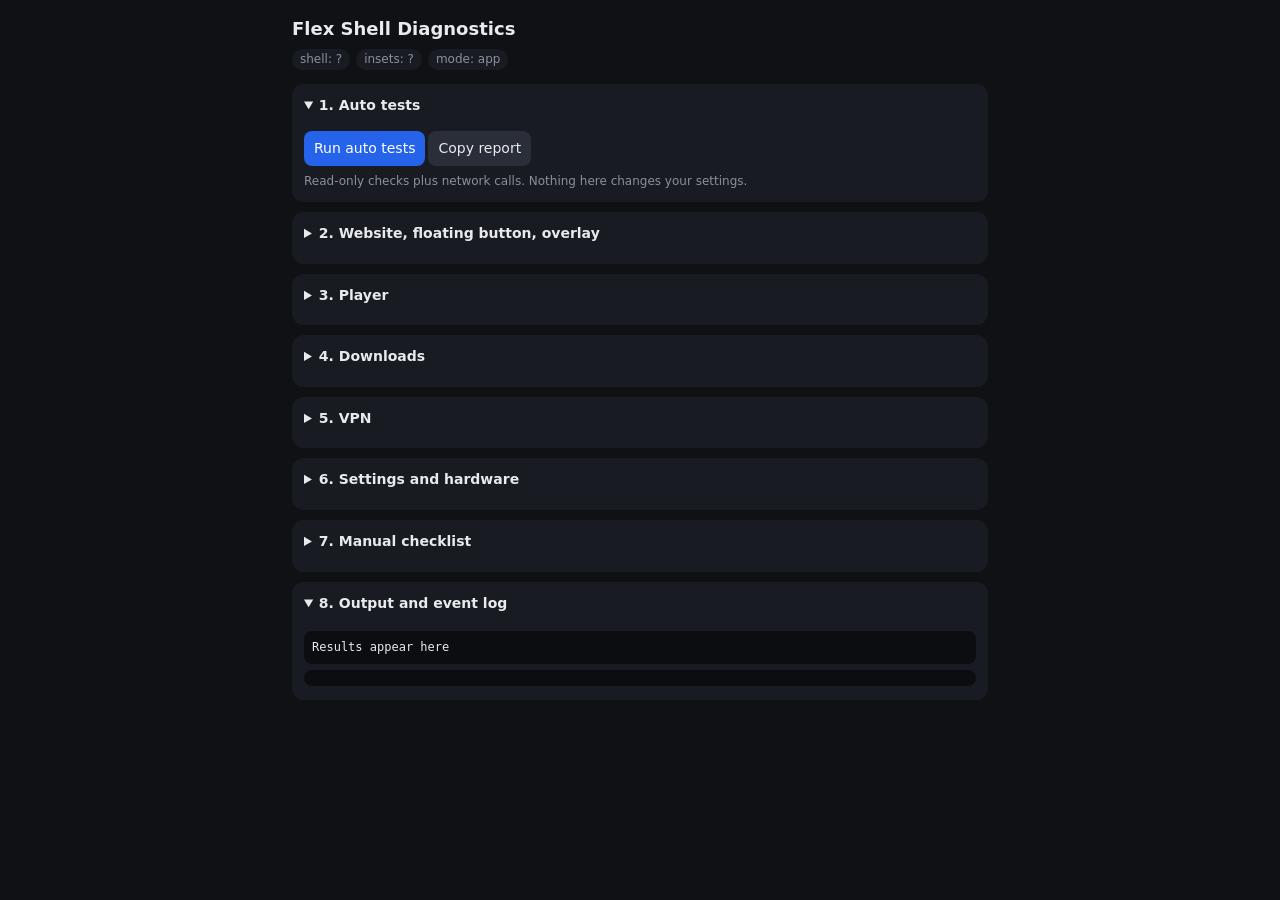
==== commit e45197cc: "Update index.html" ====
--- a/index.html
+++ b/index.html
@@ -1,1112 +1,456 @@
 <!DOCTYPE html>
 <html lang="en">
 <head>
-  <meta charset="UTF-8">
-  <meta name="viewport" content="width=device-width, initial-scale=1.0, maximum-scale=1.0, user-scalable=no, viewport-fit=cover">
-  <!-- Content Security Policy: strictly disallowing external scripts and inline event handlers -->
-  <meta http-equiv="Content-Security-Policy" content="default-src 'self' data:; style-src 'self' 'unsafe-inline'; script-src 'self' 'unsafe-inline'; media-src 'self' blob: http: https:; connect-src 'self' http: https:;">
-  <title>Flex</title>
-  <link rel="manifest" href="./manifest.json">
-  <style>
-    :root {
-      --bg-theme: #0f172a;
-      --surface-theme: #1e293b;
-      --text-theme: #f8fafc;
-      --text-muted: #94a3b8;
-      --accent: #6366f1;
-      --border-color: rgba(255, 255, 255, 0.08);
-      --bottom-inset: 0px;
-      --top-inset: 0px;
-    }
-
-    body[data-mood="light"] {
-      --bg-theme: #f8fafc;
-      --surface-theme: #ffffff;
-      --text-theme: #0f172a;
-      --text-muted: #64748b;
-      --border-color: rgba(0, 0, 0, 0.08);
-    }
-
-    * {
-      box-sizing: border-box;
-      user-select: none;
-      -webkit-user-select: none;
-      -webkit-tap-highlight-color: transparent;
-      margin: 0;
-      padding: 0;
-    }
-
-    html, body {
-      width: 100%;
-      height: 100%;
-      overflow: hidden;
-      font-family: -apple-system, BlinkMacSystemFont, "Segoe UI", Roboto, Helvetica, Arial, sans-serif;
-      background-color: var(--bg-theme);
-      color: var(--text-theme);
-    }
-
-    /* Transparent backgrounds for BOTH html and body in shell integration modes */
-    html.mode-overlay, body.mode-overlay,
-    html.mode-player, body.mode-player {
-      background-color: transparent !important;
-      background: transparent !important;
-    }
-
-    #app-viewport {
-      display: flex;
-      flex-direction: column;
-      height: 100%;
-      width: 100%;
-      padding-top: var(--top-inset);
-      padding-bottom: var(--bottom-inset);
-    }
-
-    main {
-      flex: 1;
-      overflow-y: auto;
-      padding: 16px;
-      display: flex;
-      flex-direction: column;
-    }
-
-    .view-panel {
-      display: none;
-      flex-direction: column;
-      gap: 16px;
-      height: 100%;
-    }
-
-    .view-panel.active {
-      display: flex;
-    }
-
-    /* Bottom Navigation Tab Bar */
-    nav#bottom-bar {
-      height: 56px;
-      display: flex;
-      background-color: var(--surface-theme);
-      border-top: 1px solid var(--border-color);
-      flex-shrink: 0;
-      z-index: 10;
-    }
-
-    .tab-button {
-      flex: 1;
-      display: flex;
-      flex-direction: column;
-      align-items: center;
-      justify-content: center;
-      gap: 4px;
-      font-size: 11px;
-      color: var(--text-muted);
-      border: none;
-      background: none;
-      cursor: pointer;
-    }
-
-    .tab-button.active {
-      color: var(--accent);
-      font-weight: 600;
-    }
-
-    .tab-button svg {
-      width: 22px;
-      height: 22px;
-      stroke: currentColor;
-      fill: none;
-      stroke-width: 2;
-    }
-
-    /* Floating Navigation Overlay (when fab tapped over browsing) */
-    #overlay-container {
-      position: fixed;
-      inset: 0;
-      z-index: 1000;
-      background: rgba(0, 0, 0, 0.45);
-      display: none;
-      align-items: flex-end;
-      justify-content: center;
-      padding-bottom: calc(24px + var(--bottom-inset));
-    }
-
-    #overlay-container.visible {
-      display: flex;
-    }
-
-    .overlay-bar {
-      background: var(--surface-theme);
-      border: 1px solid var(--border-color);
-      border-radius: 20px;
-      padding: 8px 12px;
-      display: flex;
-      gap: 6px;
-      align-items: center;
-      box-shadow: 0 10px 25px rgba(0, 0, 0, 0.5);
-      max-width: 95vw;
-      overflow-x: auto;
-    }
-
-    .overlay-btn {
-      background: transparent;
-      border: none;
-      color: var(--text-theme);
-      padding: 8px;
-      border-radius: 8px;
-      font-size: 11px;
-      display: flex;
-      flex-direction: column;
-      align-items: center;
-      cursor: pointer;
-      min-width: 48px;
-    }
-
-    .overlay-btn:active {
-      background: var(--border-color);
-    }
-
-    /* Media Prompt inside Overlay */
-    #detected-media-prompt {
-      display: none;
-      background: var(--surface-theme);
-      border: 1px solid var(--accent);
-      border-radius: 12px;
-      padding: 12px;
-      margin-bottom: 12px;
-      width: calc(100% - 32px);
-      max-width: 400px;
-      box-shadow: 0 6px 16px rgba(0,0,0,0.4);
-    }
-
-    #detected-media-prompt.visible {
-      display: flex;
-      flex-direction: column;
-      gap: 8px;
-    }
-
-    .prompt-actions {
-      display: flex;
-      gap: 8px;
-    }
-
-    .btn-action {
-      flex: 1;
-      padding: 8px 12px;
-      border: none;
-      border-radius: 6px;
-      background: var(--accent);
-      color: #ffffff;
-      font-weight: 600;
-      cursor: pointer;
-    }
-
-    .btn-action.secondary {
-      background: var(--border-color);
-      color: var(--text-theme);
-    }
-
-    /* Player View */
-    #view-player {
-      position: fixed;
-      inset: 0;
-      z-index: 2000;
-      background: transparent;
-      display: none;
-      flex-direction: column;
-      justify-content: space-between;
-    }
-
-    #view-player.active {
-      display: flex;
-    }
-
-    .player-gesture-layer {
-      position: absolute;
-      inset: 0;
-      z-index: 2001;
-      touch-action: none;
-    }
-
-    .player-ui-layer {
-      position: absolute;
-      inset: 0;
-      z-index: 2002;
-      display: flex;
-      flex-direction: column;
-      justify-content: space-between;
-      padding: calc(16px + var(--top-inset)) 16px calc(16px + var(--bottom-inset)) 16px;
-      background: linear-gradient(180deg, rgba(0,0,0,0.6) 0%, transparent 20%, transparent 80%, rgba(0,0,0,0.8) 100%);
-      transition: opacity 0.25s ease;
-      pointer-events: none;
-    }
-
-    .player-ui-layer * {
-      pointer-events: auto;
-    }
-
-    .player-ui-layer.controls-hidden {
-      opacity: 0;
-      pointer-events: none;
-    }
-
-    .player-ui-layer.controls-hidden * {
-      pointer-events: none;
-    }
-
-    .player-top-bar, .player-bottom-controls {
-      display: flex;
-      align-items: center;
-      gap: 12px;
-    }
-
-    .player-slider {
-      flex: 1;
-      accent-color: var(--accent);
-    }
-
-    /* Buffering Spinner */
-    .spinner {
-      position: absolute;
-      top: 50%;
-      left: 50%;
-      transform: translate(-50%, -50%);
-      width: 44px;
-      height: 44px;
-      border: 4px solid rgba(255, 255, 255, 0.2);
-      border-top-color: var(--accent);
-      border-radius: 50%;
-      animation: spin 0.8s linear infinite;
-      z-index: 2003;
-      display: none;
-    }
-
-    @keyframes spin {
-      to { transform: translate(-50%, -50%) rotate(360deg); }
-    }
-
-    /* Toast component */
-    #toast-msg {
-      position: fixed;
-      bottom: calc(72px + var(--bottom-inset));
-      left: 50%;
-      transform: translateX(-50%);
-      background: rgba(15, 23, 42, 0.95);
-      color: #fff;
-      padding: 8px 16px;
-      border-radius: 20px;
-      font-size: 13px;
-      border: 1px solid var(--border-color);
-      z-index: 3000;
-      opacity: 0;
-      transition: opacity 0.3s ease;
-      pointer-events: none;
-    }
-
-    #toast-msg.show {
-      opacity: 1;
-    }
-
-    /* Settings UI */
-    .card {
-      background: var(--surface-theme);
-      border: 1px solid var(--border-color);
-      border-radius: 12px;
-      padding: 16px;
-      display: flex;
-      flex-direction: column;
-      gap: 12px;
-    }
-
-    .row {
-      display: flex;
-      align-items: center;
-      justify-content: space-between;
-    }
-
-    input[type="color"] {
-      border: none;
-      width: 32px;
-      height: 32px;
-      border-radius: 50%;
-      cursor: pointer;
-      background: none;
-    }
-  </style>
+<meta charset="utf-8">
+<meta name="viewport" content="width=device-width,initial-scale=1,viewport-fit=cover">
+<title>Flex Shell Diagnostics</title>
+<style>
+:root{--ac:#2563eb;--bg:#0f1115;--cd:#181b21;--tx:#e8eaed;--mu:#8a909b;--ok:#22c55e;--bd:#ef4444;--wn:#f59e0b}
+*{box-sizing:border-box;-webkit-tap-highlight-color:transparent}
+html,body{margin:0;min-height:100%;background:var(--bg);color:var(--tx);font:14px/1.4 system-ui,sans-serif}
+html.clear,html.clear body{background:transparent!important}
+html.clear #app{display:none}
+#app{padding:12px 12px 80px;max-width:720px;margin:auto}
+h1{font-size:18px;margin:4px 0 8px}
+.badge{display:inline-block;padding:2px 8px;border-radius:99px;background:var(--cd);color:var(--mu);font-size:12px;margin:0 6px 4px 0}
+details{background:var(--cd);border-radius:12px;margin:10px 0;padding:0 12px 8px}
+summary{padding:12px 0;font-weight:600}
+button,select,input,textarea{font:inherit;color:var(--tx);background:#252932;border:1px solid #333845;border-radius:8px;padding:8px 10px;margin:3px 3px 3px 0}
+button{background:var(--ac);border:0;color:#fff}
+button.g{background:#2a2e38;color:var(--tx)}
+button.r{background:#7f1d1d}
+input[type=checkbox]{width:18px;height:18px;padding:0;vertical-align:middle}
+input[type=range]{padding:0}
+input[type=color]{padding:0;height:36px;width:56px}
+textarea{width:100%;min-height:70px;font-family:monospace;font-size:12px}
+input[type=text],input[type=url]{width:100%}
+label{display:inline-block;margin:4px 12px 4px 0}
+pre{white-space:pre-wrap;word-break:break-all;background:#0b0d10;border-radius:8px;padding:8px;font-size:12px;max-height:200px;overflow:auto;margin:6px 0}
+.res{display:flex;justify-content:space-between;gap:8px;padding:6px 0;border-bottom:1px solid #262a33}
+.res span:last-child{text-align:right;word-break:break-word}
+.PASS{color:var(--ok)}.FAIL{color:var(--bd)}.WARN{color:var(--wn)}.INFO{color:var(--mu)}
+progress{width:100%}
+.note{color:var(--mu);font-size:12px;margin:4px 0}
+#ov{display:none;position:fixed;inset:0;background:rgba(0,0,0,.3);z-index:50}
+html.m-overlay #ov{display:block}
+#ovbar{position:absolute;left:8px;right:8px;bottom:calc(env(safe-area-inset-bottom,0px) + 12px);background:rgba(24,27,33,.96);border-radius:16px;padding:10px;color:var(--tx)}
+#ovinfo{font-size:12px;color:var(--mu);margin-bottom:6px;word-break:break-all}
+#hud{display:none;position:fixed;inset:0;z-index:60;user-select:none;-webkit-user-select:none;touch-action:none}
+html.m-player #hud{display:block}
+.hb{position:absolute;left:0;right:0;background:rgba(0,0,0,.55);padding:8px 12px;color:#fff}
+#hudtop{top:0;display:flex;justify-content:space-between;align-items:center;padding-top:calc(env(safe-area-inset-top,0px) + 8px)}
+#hudbot{bottom:0;padding-bottom:calc(env(safe-area-inset-bottom,0px) + 8px)}
+#hudmid{position:absolute;top:50%;left:50%;transform:translate(-50%,-50%)}
+#hudmid button{font-size:28px;border-radius:50%;width:64px;height:64px;background:rgba(0,0,0,.55)}
+#hudind{position:absolute;top:30%;left:50%;transform:translateX(-50%);background:rgba(0,0,0,.65);color:#fff;border-radius:10px;padding:6px 14px;font-size:16px;display:none}
+#hud.hide .hb,#hud.hide #hudmid{display:none}
+#hudrow{display:flex;align-items:center;gap:8px;color:#fff}
+#hudrow input{flex:1;margin:0}
+</style>
 </head>
 <body>
-  <div id="app-viewport">
-    <main>
-      <!-- Movies View -->
-      <section id="view-movies" class="view-panel active">
-        <h2>Movies</h2>
-        <p class="text-muted" style="color: var(--text-muted)">Welcome to Flex. Browse websites using the shell to discover media streams.</p>
-      </section>
-
-      <!-- Downloads View -->
-      <section id="view-downloads" class="view-panel">
-        <h2>Downloads</h2>
-        <p class="text-muted" style="color: var(--text-muted)">Downloaded media manifests and offline segments appear here.</p>
-      </section>
-
-      <!-- Settings View -->
-      <section id="view-settings" class="view-panel">
-        <h2>Settings</h2>
-
-        <!-- Test Browsing Section -->
-        <div class="card">
-          <span style="font-weight: 600; font-size: 14px;">Test browsing</span>
-          <div class="row" style="gap: 8px;">
-            <input type="text" id="setting-browse-url" value="https://cinejoy.pk" placeholder="https://" style="flex: 1; background: var(--bg-theme); color: var(--text-theme); border: 1px solid var(--border-color); padding: 8px 10px; border-radius: 6px; font-size: 13px;">
-            <button id="setting-btn-open" class="btn-action" style="flex: 0 0 auto; width: auto; padding: 8px 16px;">Open</button>
-          </div>
-        </div>
-
-        <div class="card">
-          <div class="row">
-            <span>Theme Mood</span>
-            <select id="setting-mood" style="background: var(--bg-theme); color: var(--text-theme); border: 1px solid var(--border-color); padding: 4px 8px; border-radius: 6px;">
-              <option value="dark">Dark</option>
-              <option value="light">Light</option>
-            </select>
-          </div>
-          <div class="row">
-            <span>Accent Color</span>
-            <input type="color" id="setting-accent" value="#6366f1">
-          </div>
-          <div class="row">
-            <span>Private Mode</span>
-            <input type="checkbox" id="setting-private" style="accent-color: var(--accent);">
-          </div>
-          <div class="row">
-            <span>Diagnostics</span>
-            <a href="diagnostics.html" style="color: var(--accent); text-decoration: none; font-size: 14px;">Open diagnostics.html</a>
-          </div>
-        </div>
-        <div id="crash-card" class="card" style="display: none; border-color: #ef4444;">
-          <h4 style="color: #ef4444;">Previous Crash Detected</h4>
-          <pre id="crash-content" style="font-size: 11px; white-space: pre-wrap; word-break: break-all; color: var(--text-muted);"></pre>
-        </div>
-      </section>
-    </main>
-
-    <!-- Bottom Navigation Bar -->
-    <nav id="bottom-bar">
-      <button class="tab-button active" id="tab-btn-movies" data-route="#/movies">
-        <svg viewBox="0 0 24 24"><rect x="2" y="2" width="20" height="20" rx="2.18"/><line x1="7" y1="2" x2="7" y2="22"/><line x1="17" y1="2" x2="17" y2="22"/><line x1="2" y1="12" x2="22" y2="12"/><line x1="2" y1="7" x2="7" y2="7"/><line x1="2" y1="17" x2="7" y2="17"/><line x1="17" y1="17" x2="22" y2="17"/><line x1="17" y1="7" x2="22" y2="7"/></svg>
-        <span>Movies</span>
-      </button>
-      <button class="tab-button" id="tab-btn-downloads" data-route="#/downloads">
-        <svg viewBox="0 0 24 24"><path d="M21 15v4a2 2 0 0 1-2 2H5a2 2 0 0 1-2-2v-4"/><polyline points="7 10 12 15 17 10"/><line x1="12" y1="15" x2="12" y2="3"/></svg>
-        <span>Downloads</span>
-      </button>
-      <button class="tab-button" id="tab-btn-settings" data-route="#/settings">
-        <svg viewBox="0 0 24 24"><circle cx="12" cy="12" r="3"/><path d="M19.4 15a1.65 1.65 0 0 0 .33 1.82l.06.06a2 2 0 0 1 0 2.83 2 2 0 0 1-2.83 0l-.06-.06a1.65 1.65 0 0 0-1.82-.33 1.65 1.65 0 0 0-1 1.51V21a2 2 0 0 1-2 2 2 2 0 0 1-2-2v-.09A1.65 1.65 0 0 0 9 19.4a1.65 1.65 0 0 0-1.82.33l-.06.06a2 2 0 0 1-2.83 0 2 2 0 0 1 0-2.83l.06-.06a1.65 1.65 0 0 0 .33-1.82 1.65 1.65 0 0 0-1.51-1H3a2 2 0 0 1-2-2 2 2 0 0 1 2-2h.09A1.65 1.65 0 0 0 4.6 9a1.65 1.65 0 0 0-.33-1.82l-.06-.06a2 2 0 0 1 0-2.83 2 2 0 0 1 2.83 0l.06.06a1.65 1.65 0 0 0 1.82.33H9a1.65 1.65 0 0 0 1-1.51V3a2 2 0 0 1 2-2 2 2 0 0 1 2 2v.09a1.65 1.65 0 0 0 1 1.51 1.65 1.65 0 0 0 1.82-.33l.06-.06a2 2 0 0 1 2.83 0 2 2 0 0 1 0 2.83l-.06.06a1.65 1.65 0 0 0-.33 1.82V9a1.65 1.65 0 0 0 1.51 1H21a2 2 0 0 1 2 2 2 2 0 0 1-2 2h-.09a1.65 1.65 0 0 0-1.51 1z"/></svg>
-        <span>Settings</span>
-      </button>
-    </nav>
-  </div>
-
-  <!-- Semi-Transparent Floating Overlay -->
-  <div id="overlay-container">
-    <div id="detected-media-prompt">
-      <span style="font-size: 12px; font-weight: 600;">Stream Detected</span>
-      <div class="prompt-actions">
-        <button id="btn-prompt-play" class="btn-action">Play</button>
-        <button id="btn-prompt-download" class="btn-action secondary">Download</button>
-      </div>
-    </div>
-    <div class="overlay-bar" id="floating-bar">
-      <button class="overlay-btn" id="ovl-back"><span>◂</span><span>Back</span></button>
-      <button class="overlay-btn" id="ovl-forward"><span>▸</span><span>Forward</span></button>
-      <button class="overlay-btn" id="ovl-reload"><span>↻</span><span>Reload</span></button>
-      <button class="overlay-btn" id="ovl-search"><span>🔍</span><span>Search</span></button>
-      <button class="overlay-btn" id="ovl-downloads"><span>⬇</span><span>Downloads</span></button>
-      <button class="overlay-btn" id="ovl-settings"><span>⚙</span><span>Settings</span></button>
-      <button class="overlay-btn" id="ovl-bookmarks"><span>★</span><span>Bookmark</span></button>
-      <button class="overlay-btn" id="ovl-home"><span>🏠</span><span>Home</span></button>
-      <button class="overlay-btn" id="ovl-close"><span>✕</span><span>Close</span></button>
-    </div>
-  </div>
-
-  <!-- Player Overlay Screen (#/player) -->
-  <div id="view-player">
-    <div class="player-gesture-layer" id="player-gesture"></div>
-    <div class="spinner" id="player-spinner"></div>
-    <div class="player-ui-layer" id="player-ui">
-      <div class="player-top-bar">
-        <button id="player-btn-back" class="overlay-btn" style="color: #fff; font-size: 16px;">✕ Close</button>
-        <span id="player-title" style="color: #fff; font-size: 14px; font-weight: 500; overflow: hidden; text-overflow: ellipsis; white-space: nowrap;">Media Playback</span>
-      </div>
-      <div class="player-bottom-controls">
-        <button id="player-btn-play" class="overlay-btn" style="color: #fff; font-size: 18px;">⏸</button>
-        <input type="range" id="player-seek" class="player-slider" min="0" max="100" value="0">
-        <span id="player-time" style="color: #fff; font-size: 11px;">00:00 / 00:00</span>
-      </div>
-    </div>
-  </div>
-
-  <div id="toast-msg"></div>
-
-  <script>
-    'use strict';
-
-    /* ==========================================================================
-       1. SHELL ADAPTER (window.NativeApp wrapper & callback registry)
-       ========================================================================== */
-    const Shell = (() => {
-      const callbacks = new Map();
-      let callbackCounter = 0;
-
-      // Global callback registry supporting both __flexFetchCb(id, res) and __flexFetchCb[id](res)
-      function dispatchCb(id, res) {
-        const cb = callbacks.get(String(id));
-        if (cb) {
-          callbacks.delete(String(id));
-          cb(res);
-        }
-      }
-
-      window.__flexFetchCb = new Proxy(dispatchCb, {
-        get(target, prop) {
-          if (prop in target) return target[prop];
-          return (res) => dispatchCb(prop, res);
-        },
-        set(target, prop, value) {
-          target[prop] = value;
-          return true;
-        }
-      });
-
-      function hasNative() {
-        return typeof window.NativeApp !== 'undefined' && window.NativeApp !== null;
-      }
-
-      function call(method, payload) {
-        if (!hasNative()) return null;
-        try {
-          const serialized = payload !== undefined ? (typeof payload === 'string' ? payload : JSON.stringify(payload)) : '';
-          if (typeof window.NativeApp[method] === 'function') {
-            const result = window.NativeApp[method](serialized);
-            if (result) {
-              try { return JSON.parse(result); } catch (e) { return result; }
-            }
-          }
-        } catch (err) {
-          // throws never
-        }
-        return null;
-      }
-
-      function callAsync(method, payload) {
-        return new Promise((resolve) => {
-          const reqId = 'cb_' + (++callbackCounter) + '_' + Date.now();
-          callbacks.set(reqId, resolve);
-          const enriched = Object.assign({}, typeof payload === 'object' && payload !== null ? payload : { value: payload }, { callbackId: reqId });
-          call(method, enriched);
-          // Safety timeout in case shell drops callback
-          setTimeout(() => {
-            if (callbacks.has(reqId)) {
-              callbacks.delete(reqId);
-              resolve(null);
-            }
-          }, 6000);
-        });
-      }
-
-      // External fallback fetch
-      async function safeFetchText(url) {
-        try {
-          const resp = await fetch(url);
-          return await resp.text();
-        } catch (e) {
-          return '';
-        }
-      }
-
-      return {
-        hasNative,
-        call,
-        callAsync,
-        safeFetchText
-      };
-    })();
-
-    /* ==========================================================================
-       SHELL STATE & EVENT BUS
-       ========================================================================== */
-    const State = {
-      shellMode: 'app', // app, browse, overlay, player
-      previousMode: 'app',
-      inPip: false,
-      siteState: { canGoBack: false, canGoForward: false, url: '', title: '' },
-      detectedMedia: null, // { url, headers }
-      isPlaying: false,
-      playerPollingTimer: null
-    };
-
-    function showToast(text) {
-      const toast = document.getElementById('toast-msg');
-      toast.textContent = text;
-      toast.classList.add('show');
-      setTimeout(() => toast.classList.remove('show'), 3000);
-    }
-
-    // Subscribe to Shell Events
-    function initShellEvents() {
-      const handleShellEvent = (name, data) => {
-        let payload = data;
-        if (typeof data === 'string') {
-          try { payload = JSON.parse(data); } catch (e) { payload = {}; }
-        }
-        payload = payload || {};
-
-        switch (name) {
-          case 'modeChanged': {
-            const mode = payload.mode || payload;
-            if (typeof mode === 'string') {
-              State.previousMode = State.shellMode;
-              State.shellMode = mode;
-
-              // Ensure BOTH html and body classes update for root transparency
-              document.documentElement.className = 'mode-' + mode;
-              document.body.className = 'mode-' + mode;
-
-              if (mode === 'overlay' || mode === 'player') {
-                document.documentElement.style.backgroundColor = 'transparent';
-                document.body.style.backgroundColor = 'transparent';
-              } else {
-                // Restore theme background when returning to app or other modes
-                const savedMood = localStorage.getItem('flex_mood') || 'dark';
-                const themeBg = savedMood === 'light' ? '#f8fafc' : '#0f172a';
-                document.documentElement.style.backgroundColor = themeBg;
-                document.body.style.backgroundColor = themeBg;
-              }
-
-              if (mode === 'overlay') {
-                document.getElementById('overlay-container').classList.add('visible');
-              } else {
-                document.getElementById('overlay-container').classList.remove('visible');
-              }
-            }
-            break;
-          }
-          case 'pipChanged': {
-            State.inPip = !!(payload.inPip || payload.isPip);
-            break;
-          }
-          case 'fabTapped': {
-            Shell.call('showOverlay');
-            document.getElementById('overlay-container').classList.add('visible');
-            break;
-          }
-          case 'siteState': {
-            State.siteState = Object.assign(State.siteState, payload);
-            break;
-          }
-          case 'mediaDetected': {
-            handleMediaDetected(payload);
-            break;
-          }
-          case 'ON_PLAYBACK_ERROR': {
-            showToast('Playback error occurred.');
-            document.getElementById('player-spinner').style.display = 'none';
-            break;
-          }
-          case 'autoPlayFailed': {
-            showToast('Autoplay was prevented.');
-            break;
-          }
-        }
-      };
-
-      // Listen on window for custom shell dispatches
-      ['modeChanged', 'pipChanged', 'fabTapped', 'siteState', 'mediaDetected', 'ON_PLAYBACK_ERROR', 'autoPlayFailed'].forEach((ev) => {
-        window.addEventListener(ev, (e) => handleShellEvent(ev, e.detail || {}));
-      });
-
-      // Global receiver for shells calling window.__flexOnEvent(name, jsonString)
-      window.__flexOnEvent = (name, payload) => handleShellEvent(name, payload);
-    }
-
-    /* ==========================================================================
-       2. THEME & SYSTEM BARS
-       ========================================================================== */
-    function applyTheme(mood, accent) {
-      document.body.setAttribute('data-mood', mood);
-      document.documentElement.setAttribute('data-mood', mood);
-      document.documentElement.style.setProperty('--accent', accent);
-
-      const isLight = mood === 'light';
-      const bgColor = isLight ? '#f8fafc' : '#0f172a';
-      document.documentElement.style.setProperty('--bg-theme', bgColor);
-
-      if (State.shellMode !== 'overlay' && State.shellMode !== 'player') {
-        document.documentElement.style.backgroundColor = bgColor;
-        document.body.style.backgroundColor = bgColor;
-      }
-
-      // System bar configuration via contract
-      Shell.call('setSystemBars', {
-        color: bgColor,
-        darkIcons: isLight,
-        gradient: {
-          from: isLight ? 'rgba(248, 250, 252, 0.95)' : 'rgba(15, 23, 42, 0.95)',
-          to: 'transparent',
-          extraDp: 24
-        }
-      });
-
-      // Generate & update accent FAB
-      updateFabIcon(accent);
-
-      localStorage.setItem('flex_mood', mood);
-      localStorage.setItem('flex_accent', accent);
-    }
-
-    function updateFabIcon(color) {
-      try {
-        const canvas = document.createElement('canvas');
-        canvas.width = 112;
-        canvas.height = 112;
-        const ctx = canvas.getContext('2d');
-
-        // Draw circular FAB badge
-        ctx.fillStyle = color;
-        ctx.beginPath();
-        ctx.arc(56, 56, 48, 0, Math.PI * 2);
-        ctx.fill();
-
-        // Draw inner play/compass icon
-        ctx.fillStyle = '#ffffff';
-        ctx.beginPath();
-        ctx.moveTo(46, 36);
-        ctx.lineTo(76, 56);
-        ctx.lineTo(46, 76);
-        ctx.closePath();
-        ctx.fill();
-
-        const dataUrl = canvas.toDataURL('image/png');
-        Shell.call('setFab', { iconDataUrl: dataUrl });
-      } catch (e) {
-        // Safe canvas fallback
-      }
-    }
-
-    /* ==========================================================================
-       3. ROUTER & INSETS
-       ========================================================================== */
-    function syncSafeInsets() {
-      const insets = Shell.call('getSafeInsets');
-      if (insets && typeof insets === 'object') {
-        if (insets.top) document.documentElement.style.setProperty('--top-inset', insets.top + 'px');
-        if (insets.bottom) document.documentElement.style.setProperty('--bottom-inset', insets.bottom + 'px');
-      }
-    }
-
-    function navigate(hash, replaceState = false) {
-      if (replaceState) {
-        history.replaceState(null, '', hash);
-      } else {
-        location.hash = hash;
-      }
-      routeChanged();
-    }
-
-    function routeChanged() {
-      const hash = location.hash || '#/movies';
-      const sections = ['#/movies', '#/downloads', '#/settings'];
-
-      sections.forEach((route) => {
-        const name = route.replace('#/', '');
-        const sec = document.getElementById('view-' + name);
-        const btn = document.getElementById('tab-btn-' + name);
-        if (sec) sec.classList.toggle('active', hash === route);
-        if (btn) btn.classList.toggle('active', hash === route);
-      });
-
-      const playerView = document.getElementById('view-player');
-      if (hash === '#/player') {
-        playerView.classList.add('active');
-        startPlayerPolling();
-      } else {
-        playerView.classList.remove('active');
-        stopPlayerPolling();
-      }
-    }
-
-    window.addEventListener('hashchange', routeChanged);
-
-    /* ==========================================================================
-       4. OVERLAY & FLOATING BUTTON
-       ========================================================================== */
-    function initOverlay() {
-      const overlay = document.getElementById('overlay-container');
-      overlay.addEventListener('click', (e) => {
-        if (e.target === overlay) {
-          overlay.classList.remove('visible');
-          Shell.call('hideOverlay');
-        }
-      });
-
-      document.getElementById('ovl-back').addEventListener('click', () => Shell.call('goBack'));
-      document.getElementById('ovl-forward').addEventListener('click', () => Shell.call('goForward'));
-      document.getElementById('ovl-reload').addEventListener('click', () => Shell.call('reloadSite'));
-      document.getElementById('ovl-search').addEventListener('click', () => showToast('Search placeholder'));
-      document.getElementById('ovl-downloads').addEventListener('click', () => {
-        overlay.classList.remove('visible');
-        Shell.call('hideOverlay');
-        navigate('#/downloads');
-      });
-      document.getElementById('ovl-settings').addEventListener('click', () => {
-        overlay.classList.remove('visible');
-        Shell.call('hideOverlay');
-        navigate('#/settings');
-      });
-      document.getElementById('ovl-bookmarks').addEventListener('click', () => showToast('Bookmarks placeholder'));
-      document.getElementById('ovl-home').addEventListener('click', () => {
-        overlay.classList.remove('visible');
-        Shell.call('closeSite');
-      });
-      document.getElementById('ovl-close').addEventListener('click', () => {
-        overlay.classList.remove('visible');
-        Shell.call('hideOverlay');
-      });
-
-      // Play prompt button inside overlay
-      document.getElementById('btn-prompt-play').addEventListener('click', () => {
-        overlay.classList.remove('visible');
-        Shell.call('hideOverlay');
-        if (State.detectedMedia) {
-          Shell.call('playStream', {
-            url: State.detectedMedia.url,
-            headers: State.detectedMedia.headers
-          });
-          navigate('#/player');
-        }
-      });
-      document.getElementById('btn-prompt-download').addEventListener('click', () => {
-        showToast('Download placeholder');
-      });
-    }
-
-    /* ==========================================================================
-       5. MEDIA DETECTION FILTER
-       ========================================================================== */
-    function handleMediaDetected(payload) {
-      if (!payload || !payload.url) return;
-      const rawUrl = String(payload.url);
-
-      // Validate URL protocol
-      if (!/^https?:\/\//i.test(rawUrl)) return;
-
-      // Ignore individual video segments (.ts, .m4s, .mp4 chunks)
-      if (/\.ts($|\?)/i.test(rawUrl) || /\.m4s($|\?)/i.test(rawUrl)) {
-        return;
-      }
-
-      // Keep only allowed headers: Origin, Referer, User-Agent, Cookie
-      const allowedHeaders = ['origin', 'referer', 'user-agent', 'cookie'];
-      const filteredHeaders = {};
-      if (payload.headers && typeof payload.headers === 'object') {
-        for (const [k, v] of Object.entries(payload.headers)) {
-          if (allowedHeaders.includes(k.toLowerCase())) {
-            filteredHeaders[k] = String(v);
-          }
-        }
-      }
-
-      // Prefer manifests (e.g., .m3u8) over existing generic media
-      const isM3u8 = /\.m3u8($|\?)/i.test(rawUrl);
-      if (!State.detectedMedia || isM3u8 || !State.detectedMedia.url.includes('.m3u8')) {
-        State.detectedMedia = {
-          url: rawUrl,
-          headers: filteredHeaders
-        };
-        Shell.call('setFabBadge', { badge: '1' });
-        document.getElementById('detected-media-prompt').classList.add('visible');
-      }
-    }
-
-    /* ==========================================================================
-       6. PLAYER SCREEN (#/player) & GESTURES
-       ========================================================================== */
-    let controlsTimer = null;
-    function resetControlsTimer() {
-      const uiLayer = document.getElementById('player-ui');
-      uiLayer.classList.remove('controls-hidden');
-      clearTimeout(controlsTimer);
-      controlsTimer = setTimeout(() => {
-        if (State.isPlaying) {
-          uiLayer.classList.add('controls-hidden');
-        }
-      }, 4000);
-    }
-
-    function initPlayerControls() {
-      const playBtn = document.getElementById('player-btn-play');
-      const seekSlider = document.getElementById('player-seek');
-      const closeBtn = document.getElementById('player-btn-back');
-
-      playBtn.addEventListener('click', () => {
-        if (State.isPlaying) {
-          Shell.call('playerControl', { action: 'pause' });
-          playBtn.textContent = '▶';
-          State.isPlaying = false;
-        } else {
-          Shell.call('playerControl', { action: 'play' });
-          playBtn.textContent = '⏸';
-          State.isPlaying = true;
-        }
-        resetControlsTimer();
-      });
-
-      seekSlider.addEventListener('input', () => {
-        const targetSec = parseFloat(seekSlider.value);
-        Shell.call('playerControl', { action: 'seek', positionSec: targetSec });
-        resetControlsTimer();
-      });
-
-      closeBtn.addEventListener('click', () => {
-        Shell.call('playerControl', { action: 'stop' });
-        history.back();
-      });
-
-      initPlayerGestures();
-    }
-
-    function initPlayerGestures() {
-      const gesture = document.getElementById('player-gesture');
-      let touchStartX = 0;
-      let touchStartY = 0;
-      let touchStartTime = 0;
-      let lastTapTime = 0;
-      let longPressTimeout = null;
-      let isSeeking = false;
-      let isVerticalDelta = false;
-
-      gesture.addEventListener('touchstart', (e) => {
-        if (e.touches.length !== 1) return;
-        const t = e.touches[0];
-        touchStartX = t.clientX;
-        touchStartY = t.clientY;
-        touchStartTime = Date.now();
-        isSeeking = false;
-        isVerticalDelta = false;
-
-        // Long press -> 2x speed
-        longPressTimeout = setTimeout(() => {
-          Shell.call('playerControl', { action: 'rate', speed: 2.0 });
-          showToast('2x Speed');
-        }, 550);
-      }, { passive: true });
-
-      gesture.addEventListener('touchmove', (e) => {
-        if (e.touches.length !== 1) return;
-        const t = e.touches[0];
-        const dx = t.clientX - touchStartX;
-        const dy = t.clientY - touchStartY;
-
-        if (Math.abs(dx) > 10 || Math.abs(dy) > 10) {
-          clearTimeout(longPressTimeout);
-        }
-
-        if (!isVerticalDelta && Math.abs(dx) > 25 && Math.abs(dx) > Math.abs(dy)) {
-          isSeeking = true;
-        } else if (!isSeeking && Math.abs(dy) > 25) {
-          isVerticalDelta = true;
-          const isLeftSide = touchStartX < window.innerWidth / 2;
-          const delta = -dy / window.innerHeight;
-          if (isLeftSide) {
-            Shell.call('adjustBrightness', { delta });
-          } else {
-            Shell.call('adjustVolume', { delta });
-          }
-        }
-      }, { passive: true });
-
-      gesture.addEventListener('touchend', (e) => {
-        clearTimeout(longPressTimeout);
-        Shell.call('playerControl', { action: 'rate', speed: 1.0 });
-
-        const now = Date.now();
-        const duration = now - touchStartTime;
-
-        if (duration < 250 && !isSeeking && !isVerticalDelta) {
-          // Double-tap detection
-          if (now - lastTapTime < 300) {
-            const isRightSide = touchStartX > window.innerWidth / 2;
-            if (isRightSide) {
-              Shell.call('playerControl', { action: 'seekRelative', seconds: 10 });
-              showToast('+10s');
-            } else {
-              Shell.call('playerControl', { action: 'seekRelative', seconds: -10 });
-              showToast('-10s');
-            }
-            lastTapTime = 0;
-          } else {
-            lastTapTime = now;
-            // Single tap toggle controls
-            const ui = document.getElementById('player-ui');
-            if (ui.classList.contains('controls-hidden')) {
-              resetControlsTimer();
-            } else {
-              ui.classList.add('controls-hidden');
-            }
-          }
-        }
-      });
-    }
-
-    function startPlayerPolling() {
-      stopPlayerPolling();
-      const spinner = document.getElementById('player-spinner');
-      const seekSlider = document.getElementById('player-seek');
-      const timeLbl = document.getElementById('player-time');
-      const playBtn = document.getElementById('player-btn-play');
-
-      State.playerPollingTimer = setInterval(() => {
-        const state = Shell.call('getPlayerState');
-        if (state && typeof state === 'object') {
-          spinner.style.display = state.isBuffering ? 'block' : 'none';
-          State.isPlaying = !!state.isPlaying;
-          playBtn.textContent = State.isPlaying ? '⏸' : '▶';
-
-          if (state.durationSec && isFinite(state.durationSec)) {
-            seekSlider.max = Math.floor(state.durationSec);
-            seekSlider.value = Math.floor(state.currentSec || 0);
-            timeLbl.textContent = formatSec(state.currentSec || 0) + ' / ' + formatSec(state.durationSec);
-          }
-        }
-      }, 500);
-      resetControlsTimer();
-    }
-
-    function stopPlayerPolling() {
-      if (State.playerPollingTimer) {
-        clearInterval(State.playerPollingTimer);
-        State.playerPollingTimer = null;
-      }
-    }
-
-    function formatSec(seconds) {
-      const s = Math.floor(seconds || 0);
-      const m = Math.floor(s / 60);
-      const rem = s % 60;
-      return String(m).padStart(2, '0') + ':' + String(rem).padStart(2, '0');
-    }
-
-    /* ==========================================================================
-       7. STARTUP CONFIGURATION (Silent, once per launch)
-       ========================================================================== */
-    async function runStartupConfig() {
-      // 1. Update AdBlock rules
-      const rulesRaw = await Shell.safeFetchText('./adblock-rules.txt');
-      const rules = rulesRaw.split('\n').map(r => r.trim()).filter(r => r.length > 0 && !r.startsWith('#'));
-      Shell.call('updateAdBlockRules', { rules });
-
-      // 2. Cleartext restriction
-      Shell.call('setAllowCleartext', false);
-
-      // 3. Navigation Blocking
-      Shell.call('setNavBlocking', {
-        blockPopups: true,
-        blockThirdPartyIntents: true,
-        blockDownloadsWithoutUserGesture: true
-      });
-
-      // 4. Update sniff patterns
-      Shell.call('updateSniffPatterns', {
-        patterns: ['.m3u8', '.mpd', '/playlist.m3u8', '/manifest']
-      });
-
-      // 5. External autoplay
-      Shell.call('setAutoPlayExternal', true);
-
-      // 6. Inject Script
-      const injectCode = await Shell.safeFetchText('./inject.js');
-      Shell.call('setInjectedScript', { script: injectCode });
-
-      // 7. Cosmetic CSS
-      const cosmeticStyles = await Shell.safeFetchText('./cosmetic.css');
-      Shell.call('setCosmeticCss', { css: cosmeticStyles });
-
-      // 8. Apply Saved Theme/Mood settings
-      const savedMood = localStorage.getItem('flex_mood') || 'dark';
-      const savedAccent = localStorage.getItem('flex_accent') || '#6366f1';
-      document.getElementById('setting-mood').value = savedMood;
-      document.getElementById('setting-accent').value = savedAccent;
-      applyTheme(savedMood, savedAccent);
-
-      // 9. Check Last Crash
-      const lastCrash = Shell.call('getLastCrash');
-      if (lastCrash) {
-        const crashBox = document.getElementById('crash-card');
-        const crashText = document.getElementById('crash-content');
-        crashText.textContent = typeof lastCrash === 'object' ? JSON.stringify(lastCrash, null, 2) : String(lastCrash);
-        crashBox.style.display = 'flex';
-      }
-
-      // Sync Safe Insets
-      syncSafeInsets();
-    }
-
-    /* ==========================================================================
-       10. SETTINGS & APP INITIALIZATION
-       ========================================================================== */
-    function initSettings() {
-      const moodSelect = document.getElementById('setting-mood');
-      const accentInput = document.getElementById('setting-accent');
-      const privateCheck = document.getElementById('setting-private');
-      const browseInput = document.getElementById('setting-browse-url');
-      const openBtn = document.getElementById('setting-btn-open');
-
-      moodSelect.addEventListener('change', () => {
-        applyTheme(moodSelect.value, accentInput.value);
-      });
-
-      accentInput.addEventListener('input', () => {
-        applyTheme(moodSelect.value, accentInput.value);
-      });
-
-      privateCheck.addEventListener('change', () => {
-        Shell.call('setPrivateMode', !!privateCheck.checked);
-        showToast('Private mode ' + (privateCheck.checked ? 'enabled' : 'disabled'));
-      });
-
-      // Test browsing handler: strictly accepts only http or https
-      openBtn.addEventListener('click', () => {
-        const targetUrl = browseInput.value.trim();
-        if (/^https?:\/\//i.test(targetUrl)) {
-          Shell.call('openSite', { url: targetUrl });
-        } else {
-          showToast('Invalid URL: only http:// or https:// accepted');
-        }
-      });
-    }
-
-    function initNavigationTabs() {
-      document.querySelectorAll('.tab-button').forEach((btn) => {
-        btn.addEventListener('click', () => {
-          const route = btn.getAttribute('data-route');
-          navigate(route);
-        });
-      });
-    }
-
-    // Register Service Worker
-    if ('serviceWorker' in navigator) {
-      navigator.serviceWorker.register('./sw.js').catch(() => {});
-    }
-
-    // App Bootstrap
-    window.addEventListener('DOMContentLoaded', () => {
-      initShellEvents();
-      initNavigationTabs();
-      initOverlay();
-      initPlayerControls();
-      initSettings();
-      routeChanged();
-      runStartupConfig();
-    });
-  </script>
+<div id="app">
+<h1>Flex Shell Diagnostics</h1>
+<div><span class="badge" id="b1">shell: ?</span><span class="badge" id="b2">insets: ?</span><span class="badge" id="b3">mode: app</span></div>
+
+<details open><summary>1. Auto tests</summary>
+<div><button data-a="runAuto">Run auto tests</button><button class="g" data-a="copyRep">Copy report</button></div>
+<div id="res"></div>
+<textarea id="rep" readonly style="display:none"></textarea>
+<div class="note">Read-only checks plus network calls. Nothing here changes your settings.</div>
+</details>
+
+<details><summary>2. Website, floating button, overlay</summary>
+<input type="url" id="siteUrl" value="https://example.com">
+<div>
+<button data-a="siteOpen">Open site</button><button class="g" data-a="siteBack">Back</button><button class="g" data-a="siteFwd">Fwd</button><button class="g" data-a="siteReload">Reload</button><button class="g" data-a="siteStop">Stop</button><button class="g" data-a="siteClose">Close site</button><button class="g" data-a="siteState">Get state</button><button class="g" data-a="siteOverlay">Show overlay</button>
+</div>
+<div><button data-a="fabOn">FAB on</button><button class="g" data-a="fabBadge">FAB badge 3</button><button class="g" data-a="fabOff">FAB off</button><button data-a="selfTest">Site self-test</button></div>
+<div class="note" id="lm">Last media detected: none</div>
+<div class="note">Open a site, then tap the floating button. This page should appear transparent over the site with a navigation bar. The self-test sets the ad rule "doubleclick.net" and checks that sites cannot see NativeApp, that blocked ads get typed replies, and that the network sniffer fires.</div>
+</details>
+
+<details><summary>3. Player</summary>
+<div>
+<button data-a="pHls">Play HLS</button><button data-a="pMp4">Play MP4</button><button data-a="pQueue">Play queue</button><button data-a="pResume">Resume HLS</button><button data-a="pLocal">Play local file</button>
+</div>
+<div class="note">Audio mode (stays on this page):</div>
+<div>
+<button data-a="pAudio">Play MP3</button><button class="g" data-a="actl" data-v="play">Play</button><button class="g" data-a="actl" data-v="pause">Pause</button><button class="g" data-a="actl" data-v="stop">Stop</button>
+</div>
+<div><button class="g" data-a="pState">getPlayerState</button><button class="g" data-a="pTracks">getTracks</button><button class="g" data-a="pHist">Saved positions</button></div>
+<div class="note" id="audiostate"></div>
+<div class="note">Video opens a transparent HUD over the native video: tap to show or hide controls, swipe left/right to seek, swipe the left or right half up/down for brightness or volume, double-tap the sides for ±10s, long-press for 2x. Hardware Back should close it.</div>
+</details>
+
+<details><summary>4. Downloads</summary>
+<div>
+<button data-a="dSmall">Download small MP4</button><button data-a="dHls">Download HLS (360p)</button>
+</div>
+<progress id="dlp" max="100" value="0"></progress><div class="note" id="dlt">No download yet</div>
+<div>
+<button class="g" data-a="dPause">Pause</button><button class="g" data-a="dResume">Resume</button><button class="g" data-a="dCancel">Cancel</button><button class="r" data-a="dDelete">Delete</button>
+</div>
+<div>
+<button class="g" data-a="dList">listDownloads</button><button class="g" data-a="dMedia">listMedia</button><button class="g" data-a="dStore">Storage</button>
+</div>
+<div><button class="g" data-a="dOffSmall">Play small offline</button><button class="g" data-a="dOffHls">Play HLS offline</button></div>
+<div class="note">For the offline test, let the download finish, turn on airplane mode, then press an offline button.</div>
+</details>
+
+<details><summary>5. VPN</summary>
+<textarea id="vcfg" placeholder="Paste a WireGuard config here"></textarea>
+<div>
+<button data-a="vSet">Save config</button><button class="g" data-a="vClear">Clear config</button><button data-a="vConn">Connect</button><button class="g" data-a="vDis">Disconnect</button><button class="g" data-a="vStat">Status</button>
+</div>
+<label><input type="checkbox" data-c="vauto"> Auto-connect</label>
+<label><input type="checkbox" data-c="vkill"> Kill switch</label>
+<div class="note">The text box is cleared after saving. The kill switch blocks all app network while the VPN is down.</div>
+</details>
+
+<details><summary>6. Settings and hardware</summary>
+<div>Accent <input type="color" id="accent" value="#2563eb" data-c="accent"> <button data-a="applyBars">Apply to bars</button><button class="g" data-a="insets">Safe insets</button></div>
+<label><input type="checkbox" data-c="imm"> Immersive</label>
+<label>Orientation <select data-c="orient"><option>auto</option><option>landscape</option><option>portrait</option></select></label>
+<div>Brightness <input type="range" min="0" max="100" value="50" data-c="bri"> <button class="g" data-a="briSys">System</button></div>
+<div>Volume <input type="range" min="0" max="100" value="50" data-c="vol"></div>
+<div class="note">Notifications</div>
+<div>
+<label><input type="checkbox" data-c="np" id="np_downloadProgress" checked> progress</label>
+<label><input type="checkbox" data-c="np" id="np_downloadSpeedEta" checked> speed/ETA</label>
+<label><input type="checkbox" data-c="np" id="np_downloadActions" checked> actions</label>
+<label><input type="checkbox" data-c="np" id="np_downloadComplete" checked> complete</label>
+<label><input type="checkbox" data-c="np" id="np_playbackControls" checked> playback</label>
+</div>
+<div><button class="g" data-a="npGet">Get prefs</button><button class="g" data-a="npOpen">System settings</button></div>
+<label><input type="checkbox" data-c="wifi"> Wi-Fi only downloads</label>
+<label><input type="checkbox" data-c="auto"> Auto-play external</label>
+<label><input type="checkbox" data-c="popup" checked> Block popups</label>
+<label><input type="checkbox" data-c="dbg"> Remote debugging</label>
+<input type="text" id="ua" placeholder="User agent (site WebView)"><button data-a="ua">Set user agent</button>
+<div class="note">Ad-block rules (one per line)</div>
+<textarea id="abr">doubleclick.net
+adservice
+/ads/</textarea><button data-a="abRules">Update rules</button>
+<div class="note">Allowlist</div>
+<textarea id="abw" style="min-height:40px"></textarea><button data-a="abAllow">Set allowlist</button>
+<div class="note">Sniff patterns</div>
+<textarea id="snf" style="min-height:40px">.m3u8
+.mp4
+.ts
+.mpd
+.mkv
+.webm
+.mp3
+.m4a</textarea><button data-a="sniff">Set patterns</button>
+<div class="note">Injected script (site pages)</div>
+<textarea id="inj" style="min-height:40px">console.log("flex inject ok")</textarea><button data-a="inj">Set script</button>
+<div class="note">Cosmetic CSS (site pages)</div>
+<textarea id="css" style="min-height:40px">.ad,.ads,[id^="ad-"]{display:none!important}</textarea><button data-a="css">Set CSS</button>
+<div>
+<button class="g" data-a="pick">Pick local file</button><button class="g" data-a="logs">getLogs</button><button class="g" data-a="ext">Open URL externally</button><button class="r" data-a="cache">Clear cache</button><button class="r" data-a="cookies">Clear cookies</button><button class="r" data-a="minimize">Minimize</button>
+</div>
+</details>
+
+<details><summary>7. Manual checklist</summary>
+<div class="note">1. App mode: status bar and notch strip show your accent color, and this page does not go under the notch.<br>
+2. Open a site: the page fits the screen. The floating button appears, drags, and snaps to an edge.<br>
+3. Tap the button: transparent overlay with the nav bar. Back, Forward, Reload and Close work. Tapping outside the bar closes it.<br>
+4. Run the site self-test: it should report four PASS lines.<br>
+5. Play HLS: edge-to-edge video with no notch strip, the HUD works, gestures work, and PiP works. Press hardware Back: you should return here.<br>
+6. Download the small file, watch the notification (speed and ETA), then play it offline.<br>
+7. MP3 in audio mode: turn the screen off and confirm it keeps playing.<br>
+8. Enable VPN with a config and confirm the status changes.</div>
+</details>
+
+<details open><summary>8. Output and event log</summary>
+<pre id="out">Results appear here</pre>
+<pre id="log"></pre>
+</details>
+</div>
+
+<div id="ov"><div id="ovbar">
+<div id="ovinfo">No site state yet</div>
+<button class="g" data-o="back">◀</button><button class="g" data-o="fwd">▶</button><button class="g" data-o="reload">⟳</button><button class="g" data-o="stop">✕ Stop</button><button class="g" data-o="home">⌂ Home</button><button data-o="play">▶ Play detected</button><button class="r" data-o="close">Close</button>
+</div></div>
+
+<div id="hud">
+<div class="hb" id="hudtop"><span id="hudt">Playing</span><button class="g" id="hx">✕ Close</button></div>
+<div id="hudmid"><button id="hpp">⏸</button></div>
+<div id="hudind"></div>
+<div class="hb" id="hudbot">
+<div id="hudrow"><span id="ht">0:00</span><input type="range" id="hs" min="0" max="1000" value="0"><span id="hd">0:00</span></div>
+<div>
+<button class="g" data-h="-10">⏪10</button><button class="g" data-h="10">10⏩</button><button class="g" id="hsp">1x</button><button class="g" id="hlay">fit</button><button class="g" id="hau">Audio</button><button class="g" id="hsu">Subs</button><button class="g" id="hpip">PiP</button><button class="g" id="hor">Rotate</button>
+</div>
+</div>
+</div>
+
+<script>
+(function(){
+'use strict';
+const $=i=>document.getElementById(i),J=JSON.stringify,N=window.NativeApp;
+const S={hls:'https://test-streams.mux.dev/x36xhzz/x36xhzz.m3u8',mp4:'https://commondatastorage.googleapis.com/gtv-videos-bucket/sample/BigBuckBunny.mp4',small:'https://www.w3schools.com/html/mov_bbb.mp4',mp3:'https://www.soundhelix.com/examples/mp3/SoundHelix-Song-1.mp3'};
+const EVENTS=['siteState','fabTapped','overlayHidden','autoPlayStarted','mediaDetected','playerState','playbackProgress','playbackEnded','queueItemChanged','tracksChanged','pipChanged','ON_PLAYBACK_ERROR','downloadProgress','downloadPaused','downloadResumed','downloadCancelled','downloadComplete','downloadError','mediaDeleted','networkChange','vpnStatus','playerClosed'];
+const M9=['getCapabilities','openSite','closeSite','siteBack','siteForward','siteReload','siteStop','getSiteState','showOverlay','hideOverlay','setFab','getSafeInsets','setSystemBars','setImmersive','fetch','fetchAsync','playStream','playerControl','getPlayerState','getTracks','selectTrack','setSubtitleStyle','setVideoLayout','setBrightness','getBrightness','setSystemVolume','getSystemVolume','setOrientation','enterPip','getPlaybackState','getAllPlaybackState','download','pauseDownload','resumeDownload','cancelDownload','deleteMedia','listDownloads','listMedia','getStorageInfo','setDownloadsWifiOnly','setVpnConfig','clearVpnConfig','vpnConnect','vpnDisconnect','getVpnStatus','setVpnAutoConnect','setVpnKillSwitch','updateAdBlockRules','setAdBlockAllowlist','updateSniffPatterns','setAutoPlayExternal','setInjectedScript','setCosmeticCss','setUserAgent','setNotificationPrefs','getNotificationPrefs','openNotificationSettings','pickLocalMedia','clearCache','clearCookies','openExternal','minimizeApp','setDebugging'];
+const EXTRA=['getLogs','setPopupBlocking','requestPermission'];
+let ui='app',prevUi='app',ps={},lastMedia=null,lastDl='',results=[],seen={},polling=null,badPolls=0,hudTimer=null,seeking=false,sniffSeen=false;
+
+const parse=v=>{if(typeof v==='string'){try{return JSON.parse(v)}catch(e){return v}}return v};
+const fmt=ms=>{const s=Math.max(0,Math.floor((ms||0)/1000));return Math.floor(s/60)+':'+String(s%60).padStart(2,'0')};
+const accent=()=>getComputedStyle(document.documentElement).getPropertyValue('--ac').trim()||'#2563eb';
+const lines=id=>$(id).value.split('\n').map(x=>x.trim()).filter(Boolean);
+function log(m){const l=$('log');l.textContent+=new Date().toTimeString().slice(0,8)+' '+m+'\n';const a=l.textContent.split('\n');if(a.length>200)l.textContent=a.slice(-150).join('\n');l.scrollTop=l.scrollHeight}
+function show(label,v){const s=typeof v==='string'?v:J(v,null,1);$('out').textContent=label+'\n'+s;log(label+' '+(s.length>150?s.slice(0,150)+'…':s))}
+function call(n,...a){if(!N)throw new Error('NativeApp missing (open this inside the Flex app)');if(typeof N[n]!=='function')throw new Error('method not found: '+n);return N[n](...a)}
+
+/* callback registry: supports __flexFetchCb(id,res) and __flexFetchCb[id](res) */
+function cb(id,res){const f=cb[id];if(typeof f==='function'){delete cb[id];f(parse(res))}}
+window.__flexFetchCb=cb;
+const uid=()=>'c'+Date.now().toString(36)+Math.random().toString(36).slice(2,6);
+function viaCb(run,ms){return new Promise((ok,no)=>{const id=uid();const t=setTimeout(()=>{delete cb[id];no(new Error('callback timeout'))},ms||20000);cb[id]=r=>{clearTimeout(t);ok(r)};try{run(id)}catch(e){clearTimeout(t);delete cb[id];no(e)}})}
+const afetch=(req,ms)=>viaCb(id=>call('fetchAsync',J(req),id),ms);
+const apick=()=>viaCb(id=>call('pickLocalMedia',id),120000);
+
+/* results */
+function rec(n,s,d){results.push({n,s,d:d||''});const r=document.createElement('div');r.className='res';const a=document.createElement('span');a.textContent=n;const b=document.createElement('span');b.className=s;b.textContent=s+(d?' · '+String(d).slice(0,140):'');r.appendChild(a);r.appendChild(b);$('res').appendChild(r)}
+function idbTest(){return new Promise((ok,no)=>{const q=indexedDB.open('flexdiag',1);q.onupgradeneeded=()=>q.result.createObjectStore('k');q.onerror=()=>no(q.error);q.onsuccess=()=>{const db=q.result;const tx=db.transaction('k','readwrite');tx.objectStore('k').put('ok','t');tx.oncomplete=()=>{const g=db.transaction('k').objectStore('k').get('t');g.onsuccess=()=>{db.close();g.result==='ok'?ok(true):no(new Error('read mismatch'))};g.onerror=()=>no(g.error)};tx.onerror=()=>no(tx.error)}})}
+async function runAuto(){
+results=[];$('res').innerHTML='';
+const T=async(name,fn)=>{try{const r=await fn();if(r===true)rec(name,'PASS');else if(r&&r.s)rec(name,r.s,r.d);else rec(name,'PASS',typeof r==='string'?r:'')}catch(e){rec(name,'FAIL',e.message||String(e))}};
+await T('Shell attached',()=>{if(!N)throw new Error('window.NativeApp missing');return true});
+if(N){
+await T('Capabilities',()=>{const c=parse(N.getCapabilities());if(typeof c!=='object')throw new Error('not JSON');return{s:'PASS',d:'v'+(c.shellVersion||'?')+', '+Object.keys(c).length+' flags'}});
+await T('Methods in v9.0 contract',()=>{const m=M9.filter(x=>typeof N[x]!=='function');return m.length?{s:'FAIL',d:'missing: '+m.join(', ')}:{s:'PASS',d:M9.length+' present'}});
+await T('Extra methods (getLogs, setPopupBlocking, requestPermission)',()=>{const m=EXTRA.filter(x=>typeof N[x]!=='function');return m.length?{s:'WARN',d:'not found: '+m.join(', ')}:{s:'PASS',d:'all present'}});
+await T('Callback registry + fetchAsync',async()=>{const r=await afetch({url:'https://example.com',method:'GET',timeout:15000});if(!r||r.status!==200)throw new Error('status '+(r&&r.status)+' '+((r&&r.error)||''));return{s:'PASS',d:'200, finalUrl '+r.finalUrl+', '+(r.body||'').length+' chars'}});
+await T('fetchAsync base64',async()=>{const r=await afetch({url:'https://example.com',responseType:'base64',timeout:15000});const t=atob((r&&r.body)||'');if(t.indexOf('Example')<0)throw new Error('decoded body unexpected');return true});
+await T('fetchAsync error handling',async()=>{const r=await afetch({url:'https://nonexistent.invalid',timeout:8000});if(r&&(r.error||r.status>=400||r.status===0))return{s:'PASS',d:J(r).slice(0,100)};throw new Error('no error reported')});
+await T('Sync fetch',()=>{const r=parse(N.fetch(J({url:'https://example.com',method:'GET',timeout:15000})));if(!r||r.status!==200)throw new Error('status '+(r&&r.status));return true});
+await T('IndexedDB',idbTest);
+await T('Safe insets',()=>{const i=parse(N.getSafeInsets());if(typeof i!=='object'||isNaN(i.top))throw new Error('bad insets');return J(i)});
+await T('Site state',()=>{const s=parse(N.getSiteState());if(typeof s!=='object'||!('canGoBack' in s))throw new Error('bad state');return J(s)});
+await T('Player state',()=>{const s=parse(N.getPlayerState());if(typeof s!=='object')throw new Error('bad state');return J(s)});
+await T('Brightness / volume getters',()=>{const b=Number(N.getBrightness()),v=Number(N.getSystemVolume());if(!isFinite(b)||!isFinite(v))throw new Error('not numbers');return'brightness '+b+', volume '+v});
+await T('Notification prefs',()=>{const p=parse(N.getNotificationPrefs());if(typeof p!=='object')throw new Error('bad prefs');return J(p)});
+await T('VPN status',()=>{const s=parse(N.getVpnStatus());if(!s||!s.state)throw new Error('bad status');return J(s)});
+await T('Downloads, media, storage',()=>{const a=parse(N.listDownloads()),b=parse(N.listMedia()),c=parse(N.getStorageInfo());if(!Array.isArray(a)||!Array.isArray(b)||typeof c!=='object')throw new Error('bad shapes');return a.length+' downloads, '+b.length+' media, free '+Math.round(c.freeBytes/1e9)+' GB'});
+await T('Playback history',()=>{const a=parse(N.getAllPlaybackState());if(!Array.isArray(a))throw new Error('not an array');return a.length+' records'});
+if(typeof N.getLogs==='function')await T('getLogs',()=>{const l=parse(N.getLogs());if(!Array.isArray(l))throw new Error('not an array');return l.length+' lines'});
+}
+const c={PASS:0,FAIL:0,WARN:0};results.forEach(r=>{if(c[r.s]!=null)c[r.s]++});
+rec('SUMMARY',c.FAIL?'FAIL':(c.WARN?'WARN':'PASS'),c.PASS+' pass, '+c.WARN+' warn, '+c.FAIL+' fail');
+}
+function reportText(){return 'Flex diagnostics '+new Date().toISOString()+'\n'+results.map(r=>r.s+' | '+r.n+(r.d?' | '+r.d:'')).join('\n')+'\n\nEvents seen: '+J(seen)+'\n\nLog:\n'+$('log').textContent.split('\n').slice(-40).join('\n')}
+
+/* UI modes */
+function setUi(m){if(m!==ui)prevUi=ui;ui=m;const h=document.documentElement;h.classList.toggle('clear',m!=='app');h.classList.toggle('m-overlay',m==='overlay');h.classList.toggle('m-player',m==='player');$('b3').textContent='mode: '+m;if(m==='player'){$('hud').classList.remove('hide');startPoll()}}
+function leavePlayer(){setUi(prevUi==='player'?'app':prevUi)}
+function hint(t){('hudind').textContent=t;('hudind').style.display=t?'block':'none';if(t)log(t)}
+function startPoll(){if(polling)return;polling=setInterval(()=>{try{const s=parse(N.getPlayerState());if(s&&typeof s==='object'){ps=s;hudUpdate();$('audiostate').textContent=s.playing?'Playing '+fmt(s.positionMs)+' / '+fmt(s.durationMs):'Idle';if(ui==='player'){if(!s.playing&&!s.durationMs&&!s.positionMs){if(++badPolls>=100000){badPolls=0;hint('Player closed, returning');leavePlayer()}}else badPolls=0}}}catch(e){}},500)}
+function hudUpdate(){const d=ps.durationMs||0,p=ps.positionMs||0;('ht').textContent=fmt(p);('hd').textContent=d?fmt(d):'live';if(!seeking&&d)('hs').value=Math.round(p/d*1000);('hpp').textContent=ps.playing?'⏸':'▶';('hsp').textContent=(ps.speed||1)+'x';if(ps.url)('hudt').textContent=String(ps.url).split('/').pop().slice(0,30)}
+function play(p,audio){const r=call('playStream',J(p));startPoll();if(!audio)setUi('player');log('playStream '+(p.url||'queue'));return r}
+const pc=(cmd,value)=>{try{call('playerControl',J({cmd,value}))}catch(e){hint(e.message)}};
+
+/* events */
+function onEvt(n,d){seen[n]=(seen[n]||0)+1;
+if(n!=='playbackProgress'&&n!=='downloadProgress')log('EVENT '+n+' '+(d===undefined?'':J(d)).slice(0,180));
+d=d||{};
+if(n==='fabTapped')setUi('overlay');
+else if(n==='overlayHidden')setUi('app');
+else if(n==='siteState')$('ovinfo').textContent=(d.title||'')+' · '+(d.url||'')+(d.loading?' (loading)':'');
+else if(n==='mediaDetected'){const u=String(d.url||'');if(u.indexOf('flex-selftest://')===0)selfResult(u);else{if(u.indexOf('flex-sniff-test')>=0)sniffSeen=true;lastMedia=d;$('lm').textContent='Last media detected ('+(d.source||'?')+'): '+u.slice(0,120)}}
+else if(n==='autoPlayStarted')setUi('player');
+else if(n==='playerState'){Object.assign(ps,d);hudUpdate()}
+else if(n==='playbackProgress'){ps.positionMs=d.positionMs;ps.durationMs=d.durationMs;hudUpdate()}
+else if(n==='ON_PLAYBACK_ERROR')hint('Playback error: '+(d.error||''));
+else if(n==='pipChanged')$('hud').classList.toggle('hide',!!d.inPip);
+else if(n==='downloadProgress'){('dlp').value=d.progress||0;('dlt').textContent=(d.fileName||'')+' '+(d.progress||0)+'%'}
+else if(n==='downloadComplete')$('dlt').textContent=(d.fileName||'')+' complete';
+else if(n==='playerClosed'){log('NOTE: playerClosed event exists');leavePlayer()}}
+EVENTS.forEach(n=>window.addEventListener(n,e=>onEvt(n,e.detail)));
+window.__flexEvent=(n,d)=>onEvt(n,parse(d));
+
+/* site self-test (runs inside the site WebView) */
+function selfTestHtml(){return '<!doctype html><meta name=viewport content="width=device-width,initial-scale=1"><body style="font:15px sans-serif;background:#111;color:#fff;padding:16px"><h3>Flex site self-test</h3><pre id=o>running...</pre><script>'+
+'var r={NativeApp:typeof window.NativeApp,FlexSiteBridge:typeof window.FlexSiteBridge},n=0;'+
+'function done(){if(++n<3)return;var s=JSON.stringify(r);document.getElementById("o").textContent=JSON.stringify(r,null,1);try{FlexSiteBridge.reportMedia(JSON.stringify({url:"flex-selftest://r?d="+encodeURIComponent(s)}))}catch(e){document.getElementById("o").textContent+="\\nreportMedia failed: "+e}}'+
+'var i=new Image();i.onload=function(){r.adImage="loaded "+i.naturalWidth+"x"+i.naturalHeight;done()};i.onerror=function(){r.adImage="error";done()};i.src="https://ads.doubleclick.net/flex-test.gif?"+Date.now();'+
+'var s=document.createElement("script");s.onload=function(){r.adScript="loaded(empty)";done()};s.onerror=function(){r.adScript="error";done()};s.src="https://ads.doubleclick.net/flex-test.js?"+Date.now();document.head.appendChild(s);'+
+'fetch("https://example.com/flex-sniff-test.m3u8").catch(function(){});setTimeout(function(){done()},1500);'+
+'<\/script>'}
+function selfResult(url){try{const d=JSON.parse(decodeURIComponent(url.split('d=')[1]));const c=[['NativeApp hidden from site',d.NativeApp==='undefined'],['FlexSiteBridge present',d.FlexSiteBridge!=='undefined'],['Ad image answered (1x1 gif)',/loaded 1x1/.test(d.adImage||'')],['Ad script answered (empty JS)',String(d.adScript||'').indexOf('loaded')===0],['Network sniffer saw .m3u8',sniffSeen]];show('SITE SELF-TEST',c.map(x=>(x[1]?'PASS ':'FAIL ')+x[0]).join('\n')+'\n\nraw: '+J(d))}catch(e){show('SITE SELF-TEST','could not parse: '+e.message)}}
+
+function fabIcon(){const c=document.createElement('canvas');c.width=c.height=96;const x=c.getContext('2d');x.fillStyle='#fff';x.beginPath();x.moveTo(34,24);x.lineTo(34,72);x.lineTo(74,48);x.closePath();x.fill();return c.toDataURL('image/png')}
+const setFab=b=>{call('setFab',J({visible:true,size:56,bgColor:accent(),iconColor:'#FFFFFF',icon:fabIcon(),badge:b}));show('setFab','sent (visible only in browse mode)')};
+const dl=(o,f)=>{lastDl=o.fileName;show('download',call('download',J(o))||'started')};
+
+const A={
+runAuto,
+copyRep:()=>{const ta=$('rep');ta.style.display='block';ta.value=reportText();ta.select();let ok=false;try{ok=document.execCommand('copy')}catch(e){}show('Report',ok?'copied to clipboard':'select the text box and copy manually')},
+siteOpen:()=>call('openSite',$('siteUrl').value.trim()),
+siteBack:()=>call('siteBack'),siteFwd:()=>call('siteForward'),siteReload:()=>call('siteReload'),siteStop:()=>call('siteStop'),
+siteClose:()=>{call('closeSite');setUi('app')},
+siteState:()=>show('getSiteState',parse(call('getSiteState'))),
+siteOverlay:()=>{call('showOverlay');setUi('overlay')},
+fabOn:()=>setFab(''),fabBadge:()=>setFab('3'),fabOff:()=>call('setFab',J({visible:false})),
+selfTest:()=>{sniffSeen=false;call('updateAdBlockRules',J(['doubleclick.net']));call('setAutoPlayExternal',false);call('openSite','data:text/html;charset=utf-8,'+encodeURIComponent(selfTestHtml()));show('Self-test','Opening the test page in the site WebView. The result arrives here as a mediaDetected event. If the page does not open, tell me.')},
+pHls:()=>play({url:S.hls,mimeType:'application/x-mpegURL',progressIntervalMs:500,preferredAudioLang:'en',preferredSubtitleLang:'en'}),
+pMp4:()=>play({url:S.mp4,progressIntervalMs:500}),
+pQueue:()=>play({queue:[{url:S.small,title:'Clip'},{url:S.hls,mimeType:'application/x-mpegURL',title:'HLS'}],startIndex:0,progressIntervalMs:500}),
+pResume:()=>{const s=parse(call('getPlaybackState',S.hls));show('Saved state',s);play({url:S.hls,startPositionMs:(s&&s.positionMs)||0,progressIntervalMs:500})},
+pLocal:async()=>{const r=await apick();show('Picked',r);if(r&&r.uri)play({url:r.uri,progressIntervalMs:500})},
+pAudio:()=>play({url:S.mp3,audioMode:true,progressIntervalMs:1000,queue:[{url:S.mp3,title:'Test song',artworkUrl:''}]},true),
+actl:b=>pc(b.dataset.v),
+pState:()=>show('getPlayerState',parse(call('getPlayerState'))),
+pTracks:()=>show('getTracks',parse(call('getTracks'))),
+pHist:()=>show('getAllPlaybackState',parse(call('getAllPlaybackState'))),
+dSmall:()=>dl({url:S.small,fileName:'flex_test_small.mp4',type:'file'}),
+dHls:()=>dl({url:S.hls,fileName:'flex_test_hls.mp4',type:'hls',maxHeight:360,audioLangs:['en'],subtitleLangs:['en']}),
+dPause:()=>call('pauseDownload',lastDl),dResume:()=>call('resumeDownload',lastDl),dCancel:()=>call('cancelDownload',lastDl),
+dDelete:()=>{if(confirm('Delete '+lastDl+'?'))call('deleteMedia',lastDl)},
+dList:()=>show('listDownloads',parse(call('listDownloads'))),dMedia:()=>show('listMedia',parse(call('listMedia'))),dStore:()=>show('getStorageInfo',parse(call('getStorageInfo'))),
+dOffSmall:()=>play({url:S.small,preferOffline:true,progressIntervalMs:500}),
+dOffHls:()=>play({url:S.hls,preferOffline:true,mimeType:'application/x-mpegURL',progressIntervalMs:500}),
+vSet:()=>{const t=('vcfg').value.trim();if(!t)returnshow('VPN','PasteaWireGuardconfigfirst');call('setVpnConfig',t);('vcfg').value='';show('VPN','Config sent and the text box was cleared')},
+vClear:()=>call('clearVpnConfig'),vConn:()=>call('vpnConnect'),vDis:()=>call('vpnDisconnect'),vStat:()=>show('getVpnStatus',parse(call('getVpnStatus'))),
+applyBars:()=>{const c=accent();call('setSystemBars',J({color:c,darkIcons:false,navColor:c}));show('setSystemBars',c)},
+insets:()=>{const i=parse(call('getSafeInsets'));$('b2').textContent='insets: '+J(i);show('getSafeInsets',i)},
+briSys:()=>call('setBrightness',-1),
+npGet:()=>show('getNotificationPrefs',parse(call('getNotificationPrefs'))),npOpen:()=>call('openNotificationSettings'),
+ua:()=>call('setUserAgent',$('ua').value),
+abRules:()=>call('updateAdBlockRules',J(lines('abr'))),abAllow:()=>call('setAdBlockAllowlist',J(lines('abw'))),sniff:()=>call('updateSniffPatterns',J(lines('snf'))),
+inj:()=>call('setInjectedScript',('inj').value),css:()=>call('setCosmeticCss',('css').value),
+pick:async()=>show('pickLocalMedia',await apick()),
+logs:()=>show('getLogs',parse(call('getLogs'))),
+ext:()=>call('openExternal',$('siteUrl').value.trim()),
+cache:()=>{if(confirm('Clear cache?'))call('clearCache')},cookies:()=>{if(confirm('Clear all cookies?'))call('clearCookies')},minimize:()=>{if(confirm('Minimize the app?'))call('minimizeApp')}
+};
+const C={
+accent:el=>document.documentElement.style.setProperty('--ac',el.value),
+imm:el=>call('setImmersive',el.checked),
+orient:el=>call('setOrientation',el.value),
+bri:el=>call('setBrightness',el.value/100),
+vol:el=>call('setSystemVolume',el.value/100),
+np:()=>{const o={};['downloadProgress','downloadSpeedEta','downloadActions','downloadComplete','playbackControls'].forEach(k=>o[k]=$('np_'+k).checked);call('setNotificationPrefs',J(o));show('setNotificationPrefs',o)},
+wifi:el=>call('setDownloadsWifiOnly',el.checked),
+auto:el=>call('setAutoPlayExternal',el.checked),
+popup:el=>call('setPopupBlocking',el.checked),
+dbg:el=>call('setDebugging',el.checked),
+vauto:el=>call('setVpnAutoConnect',el.checked),
+vkill:el=>{if(el.checked&&!confirm('The kill switch blocks ALL app network while the VPN is down. Enable it?')){el.checked=false;return}call('setVpnKillSwitch',el.checked)}
+};
+const guard=f=>{try{const r=f();if(r&&r.then)r.catch(x=>show('ERROR',x.message))}catch(x){show('ERROR',x.message)}};
+document.addEventListener('click',e=>{const b=e.target.closest('[data-a]');if(b&&A[b.dataset.a])guard(()=>A[b.dataset.a](b))});
+document.addEventListener('change',e=>{const el=e.target.closest('[data-c]');if(el&&C[el.dataset.c])guard(()=>C[el.dataset.c](el))});
+
+/* overlay */
+function closeOv(){try{call('hideOverlay')}catch(e){log(e.message)}setUi('app')}
+$('ov').addEventListener('click',e=>{if(e.target===$('ov'))closeOv()});
+document.querySelectorAll('[data-o]').forEach(b=>b.onclick=()=>{const o=b.dataset.o;guard(()=>{if(o==='back')call('siteBack');else if(o==='fwd')call('siteForward');else if(o==='reload')call('siteReload');else if(o==='stop')call('siteStop');else if(o==='home'){call('closeSite');setUi('app')}else if(o==='close')closeOv();else if(o==='play'){if(!lastMedia)return log('No media detected yet');play({url:lastMedia.url,headers:lastMedia.headers||{},progressIntervalMs:500})}})});
+
+/* HUD */
+const ind=t=>{('hudind').textContent=t;('hudind').style.display=t?'block':'none'};
+const toggleHud=()=>{$('hud').classList.toggle('hide');clearTimeout(hudTimer)};
+$('hx').onclick=()=>{pc('stop');leavePlayer()};
+$('hpp').onclick=()=>pc(ps.playing?'pause':'play');
+document.querySelectorAll('[data-h]').forEach(b=>b.onclick=()=>pc('seek',Math.max(0,(ps.positionMs||0)+Number(b.dataset.h)*1000)));
+const SP=[0.5,1,1.25,1.5,2];$('hsp').onclick=()=>pc('speed',SP[(SP.indexOf(ps.speed||1)+1)%SP.length]);
+const LY=['fit','fill','zoom'];let li=0;$('hlay').onclick=()=>guard(()=>{li=(li+1)%3;call('setVideoLayout',J({mode:LY[li],scale:1,panX:0,panY:0}));$('hlay').textContent=LY[li]});
+function cycleTrack(type){const t=parse(call('getTracks'));const l=(t&&t[type])||[];if(!l.length)return hint('No '+type+' tracks');const i=l.findIndex(x=>x.selected);const n=(type==='text'&&i===l.length-1)?{id:'off',label:'off'}:l[(i+1)%l.length];call('selectTrack',J({type,id:n.id}));hint(type+': '+(n.label||n.lang||n.id));setTimeout(()=>hint(''),1200)}
+('hau').onclick=()=>guard(()=>cycleTrack('audio'));('hsu').onclick=()=>guard(()=>cycleTrack('text'));
+$('hpip').onclick=()=>guard(()=>call('enterPip'));
+const OR=['auto','landscape','portrait'];let oi=0;$('hor').onclick=()=>guard(()=>{oi=(oi+1)%3;call('setOrientation',OR[oi]);hint('Orientation: '+OR[oi]);setTimeout(()=>hint(''),1200)});
+$('hs').addEventListener('input',()=>{seeking=true;$('ht').textContent=fmt($('hs').value/1000*(ps.durationMs||0))});
+$('hs').addEventListener('change',()=>{pc('seek',Math.round($('hs').value/1000*(ps.durationMs||0)));seeking=false});
+(function(){const h=$('hud');let g=null,lastTap=0,tapT=null,lp=null,spd=false;
+h.addEventListener('touchstart',e=>{if(e.target.closest('.hb,button,input'))return;const t=e.touches[0];g={x:t.clientX,y:t.clientY,mode:null,pos:ps.positionMs||0,dur:ps.durationMs||0,b:parseFloat(N&&N.getBrightness())||0.5,v:parseFloat(N&&N.getSystemVolume())||0.5,left:t.clientX<innerWidth/2};lp=setTimeout(()=>{if(g&&!g.mode){spd=true;pc('speed',2);ind('2x speed')}},500)},{passive:true});
+h.addEventListener('touchmove',e=>{if(!g)return;const t=e.touches[0],dx=t.clientX-g.x,dy=t.clientY-g.y;if(!g.mode){if(Math.abs(dx)<12&&Math.abs(dy)<12)return;clearTimeout(lp);g.mode=Math.abs(dx)>Math.abs(dy)?'h':'v'}
+if(g.mode==='h'&&g.dur){g.tgt=Math.max(0,Math.min(g.dur,g.pos+dx/innerWidth*120000));ind('Seek '+fmt(g.tgt)+' / '+fmt(g.dur))}
+else if(g.mode==='v'){const f=-dy/(innerHeight*.7);try{if(g.left){const b=Math.max(0,Math.min(1,g.b+f));call('setBrightness',b);ind('Brightness '+Math.round(b*100)+'%')}else{const v=Math.max(0,Math.min(1,g.v+f));call('setSystemVolume',v);ind('Volume '+Math.round(v*100)+'%')}}catch(x){}}},{passive:true});
+h.addEventListener('touchend',()=>{if(!g)return;clearTimeout(lp);const gg=g;g=null;if(spd){spd=false;pc('speed',1);ind('');return}
+if(gg.mode==='h'&&gg.tgt!=null){pc('seek',Math.round(gg.tgt));ind('');return}if(gg.mode==='v'){setTimeout(()=>ind(''),600);return}
+const now=Date.now();if(now-lastTap<300){clearTimeout(tapT);lastTap=0;pc('seek',Math.max(0,(ps.positionMs||0)+(gg.left?-10000:10000)));ind(gg.left?'-10s':'+10s');setTimeout(()=>ind(''),600)}else{lastTap=now;tapT=setTimeout(toggleHud,300)}},{passive:true})})();
+/* v9.2 additions */
+['navBlocked','siteDownload'].forEach(n=>window.addEventListener(n,e=>onEvt(n,e.detail)));
+M9.push('setNavBlocking','getNavBlocking');
+const sec=document.createElement('details');
+sec.innerHTML='<summary>9. v9.2 checks</summary>'+
+'<div><button data-a="cap92">Check v9.2 capabilities</button></div>'+
+'<div class="note">Navigation blocking switches</div>'+
+'<label><input type="checkbox" data-c="nb" id="nb_scheme" checked> scheme</label><label><input type="checkbox" data-c="nb" id="nb_adblock" checked> adblock</label><label><input type="checkbox" data-c="nb" id="nb_redirectNoGesture" checked> redirect no gesture</label>'+
+'<div><button class="g" data-a="nbGet">Get nav blocking</button><button data-a="nbTest">Test intent/market block</button></div>'+
+'<div class="note">Status bar gradient</div>'+
+'<div><button data-a="gradDark">Dark gradient</button><button data-a="gradLight">Light gradient</button><button class="g" data-a="gradOff">No gradient</button></div>'+
+'<div class="note">Last site download event</div><pre id="sdl">none</pre>'+
+'<div class="note">Manual: open a site, tap its video fullscreen button (it should go fullscreen and exit cleanly). Tap any download link on a site and watch for the siteDownload event.</div>';
+$('app').appendChild(sec);
+window.addEventListener('siteDownload',e=>{$('sdl').textContent=J(e.detail,null,1)});
+A.cap92=()=>{const c=parse(call('getCapabilities'));const k=['statusBarGradient','navBlockingToggle','siteFullscreen','siteDownloadEvent'];show('v9.2 capabilities',k.map(x=>(c[x]?'PASS ':'FAIL ')+x).join('\n')+'\nshellVersion: '+c.shellVersion)};
+A.nbGet=()=>show('getNavBlocking',parse(call('getNavBlocking')));
+A.nbTest=()=>{call('openSite','data:text/html;charset=utf-8,'+encodeURIComponent('<body style="font:16px sans-serif;background:#111;color:#fff;padding:20px"><h3>Nav-block test</h3><p>Tap each link. PASS if the page stays and nothing opens.</p><p><a href="intent://example.com/#Intent;scheme=https;package=com.android.chrome;end" style="color:#7af;font-size:20px">Open intent link</a></p><p><a href="market://details?id=com.example" style="color:#7af;font-size:20px">Open market link</a></p>'));show('Nav-block test','Tap the links in the site page. A navBlocked event must appear in the log.')};
+const grad=(from,dark)=>{const c=dark?'#0f1115':'#ffffff';call('setSystemBars',J({color:c,darkIcons:!dark,navColor:c,gradient:{from:from,to:'#00000000',extraDp:24}}));show('setSystemBars gradient',from+' to transparent, extraDp 24')};
+A.gradDark=()=>grad('#F20F1115',true);
+A.gradLight=()=>grad('#F2FFFFFF',false);
+A.gradOff=()=>{call('setSystemBars',J({color:accent(),darkIcons:false,navColor:accent(),gradient:null}));show('setSystemBars','gradient removed')};
+C.nb=()=>{const o={scheme:('nbscheme').checked,adblock:('nb_adblock').checked,redirectNoGesture:$('nb_redirectNoGesture').checked};call('setNavBlocking',J(o));show('setNavBlocking',o)};
+/* v9.3 additions: cinejoy test, video hook, crash reader */
+const HOOK='(function(){if(window.__flexHook)return;window.__flexHook=1;function rep(u,d){try{FlexSiteBridge.reportMedia(JSON.stringify({url:String(u).slice(0,700),pageUrl:location.href.slice(0,200),durationSec:d||0}))}catch(e){}}function chk(v){var u=v.currentSrc||v.src;if(u&&u.indexOf("blob:")!==0&&(!v.duration||!isFinite(v.duration)||v.duration>60))rep(u,v.duration)}document.addEventListener("play",function(e){if(e.target&&e.target.tagName==="VIDEO")chk(e.target)},true);document.addEventListener("loadedmetadata",function(e){if(e.target&&e.target.tagName==="VIDEO")chk(e.target)},true)})();';
+const s3=document.createElement('details');
+s3.open=true;
+s3.innerHTML='<summary>10. Crash and cinejoy test</summary>'+
+'<div><button data-a="hookOn">1. Install video hook</button><button data-a="cine">2. Open cinejoy.pk</button></div>'+
+'<div><button class="g" data-a="crashGet">getLastCrash</button><button class="g" data-a="crashClear">Clear crash</button><button class="g" data-a="logs">getLogs</button></div>'+
+'<div class="note">Steps: install the hook, open cinejoy.pk, tap a movie and its play button. Then tap the floating button: the overlay should list the detected video under "Play detected". If the app crashes, reopen it and tap getLastCrash.</div>';
+$('app').appendChild(s3);
+A.hookOn=()=>{call('setInjectedScript',HOOK);call('setAutoPlayExternal',false);show('Video hook','installed (auto-play off). It reports the video the page is really playing.')};
+A.cine=()=>{call('setFab',J({visible:true,size:56,bgColor:accent(),iconColor:'#FFFFFF',icon:fabIcon(),badge:''}));call('openSite','https://cinejoy.pk')};
+A.crashGet=()=>show('getLastCrash',parse(call('getLastCrash'))||'no crash recorded');
+A.crashClear=()=>{call('clearLastCrash');show('Crash','cleared')};
+/* v9.4: pick the best media, filter headers */
+const _onEvt=onEvt;
+const keepH=h=>{const o={};Object.keys(h||{}).forEach(k=>{if(['origin','referer','user-agent','cookie'].indexOf(k.toLowerCase())>=0)o[k]=h[k]});return o};
+onEvt=function(n,d){
+if(n==='mediaDetected'&&d&&d.source!=='page'){
+const u=String(d.url||'');
+seen.mediaDetected=(seen.mediaDetected||0)+1;
+if(u.indexOf('flex-sniff-test')>=0)sniffSeen=true;
+if(/init\.mp4|\.m4s|\.ts(\?|$)|\.vtt|\.jpe?g|\.png|\.webp/i.test(u)){log('skipped fragment ...'+u.slice(-40));return}
+if(/\.m3u8/i.test(u)||!lastMedia||!/\.m3u8/i.test(lastMedia.url||'')){d.headers=keepH(d.headers);lastMedia=d;$('lm').textContent='Best media: '+u.slice(-70);log('best media '+u.slice(0,120))}
+return}
+_onEvt(n,d)};
+s3.insertAdjacentHTML('beforeend','<div><button data-a="playBest">3. Play best detected</button></div>');
+A.playBest=()=>{if(!lastMedia)return show('Play','nothing detected yet');play({url:lastMedia.url,headers:lastMedia.headers||{},progressIntervalMs:500})};  
+/* v9.5: mode tracking, videoReady, notification and auto-play tests */
+['videoReady','modeChanged'].forEach(n=>window.addEventListener(n,e=>onEvt(n,e.detail)));
+M9.push('getMode');
+let gotVideo=false,vTimer=null;
+const _on2=onEvt;
+onEvt=function(n,d){
+if(n==='modeChanged'&&d){
+$('b3').textContent='mode: '+d.mode;
+if(d.mode==='player'){gotVideo=false;clearTimeout(vTimer);vTimer=setTimeout(()=>{if(!gotVideo)hint('No video frame after 6s. Copy getLogs and send it.')},6000);if(ui!=='player')setUi('player')}
+else if(d.mode==='app'&&ui!=='app')setUi('app');
+else if(d.mode==='overlay'&&ui!=='overlay')setUi('overlay');
+}
+if(n==='videoReady'){gotVideo=true;clearTimeout(vTimer);hint('Video ready '+(d&&d.width)+'x'+(d&&d.height));setTimeout(()=>hint(''),1500)}
+_on2(n,d)};
+s3.insertAdjacentHTML('beforeend','<div class="note">Auto-play test: cinejoy with auto-play ON. The shell should start the native player by itself.</div><div><button data-a="cineAuto">Open cinejoy (auto-play ON)</button><button class="g" data-a="mode">getMode</button></div><div class="note">Notification test: tap Play MP3 (section 3), then pull down the notification shade and lock the screen. You should see play/pause, previous, next and a seek bar.</div>');
+A.cineAuto=()=>{call('setInjectedScript',HOOK);call('setAutoPlayExternal',true);call('setFab',J({visible:true,size:56,bgColor:accent(),iconColor:'#FFFFFF',icon:fabIcon(),badge:''}));call('openSite','https://cinejoy.pk')};
+A.mode=()=>show('getMode',call('getMode'));
+startPoll=function(){};
+/* v9.6: player debug */
+s3.insertAdjacentHTML('beforeend','<div><button class="g" data-a="pdbg">getPlayerDebug</button></div>');
+A.pdbg=()=>show('getPlayerDebug',parse(call('getPlayerDebug')));
+const _play=play;
+play=function(p,a){const r=_play(p,a);setTimeout(()=>{try{log('DEBUG '+J(parse(N.getPlayerDebug())))}catch(e){log('DEBUG failed '+e.message)}},3000);return r};
+/* v9.7: autoPlayFailed */
+window.addEventListener('autoPlayFailed',e=>{onEvt('autoPlayFailed',e.detail);hint('Auto-play failed: '+((e.detail&&e.detail.error)||''))});
+/* startup */
+$('b1').textContent=N?'shell: attached':'shell: NOT attached (open inside the Flex app)';
+if(N){try{const c=parse(N.getCapabilities());$('b1').textContent='shell: '+(c.shellVersion||'attached')}catch(e){}try{$('b2').textContent='insets: '+J(parse(N.getSafeInsets()))}catch(e){}}
+log('Diagnostics ready. Listening for '+EVENTS.length+' events.');
+})();
+</script>
 </body>
 </html>
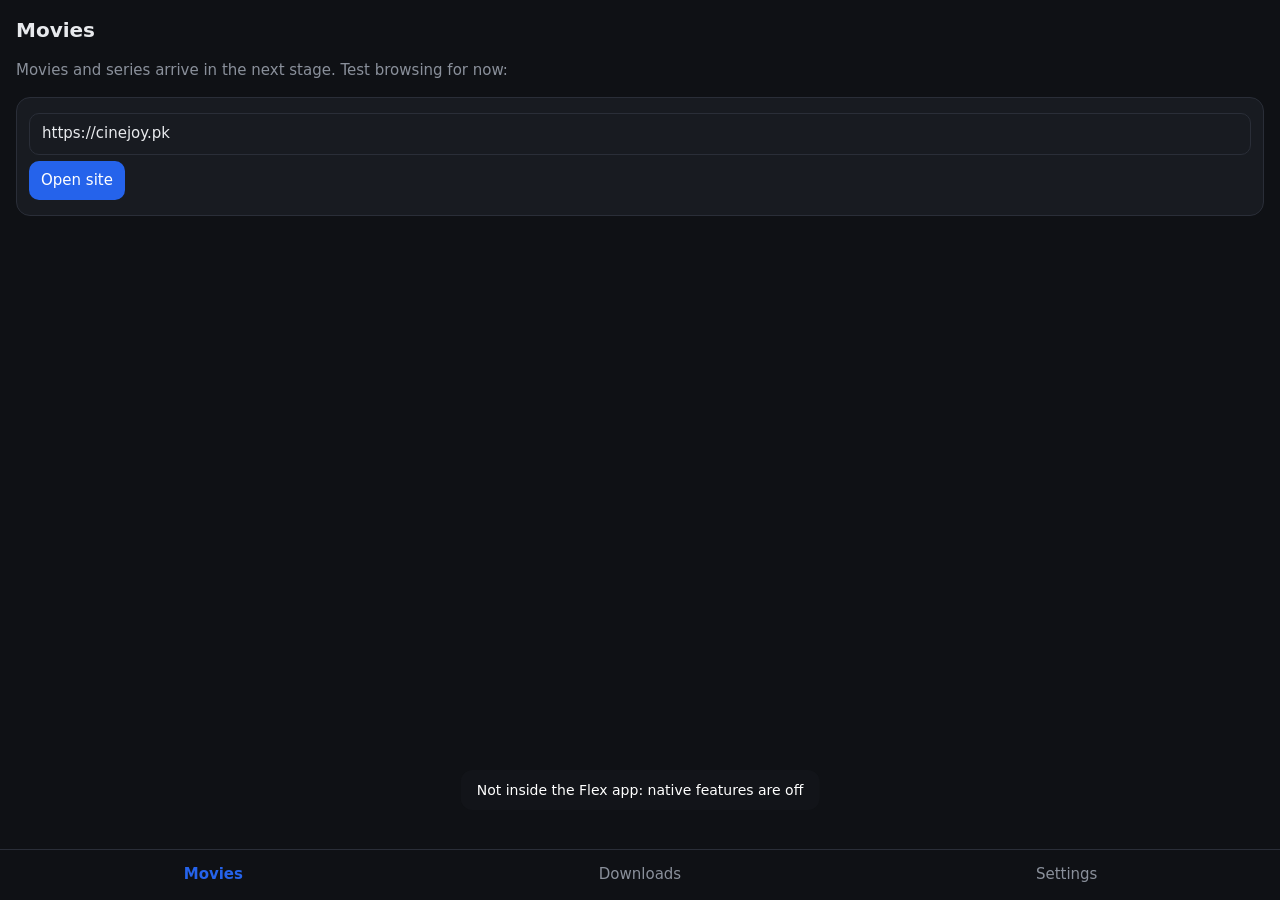
==== commit 5e806ab6: "Update index.html" ====
--- a/index.html
+++ b/index.html
@@ -1,48 +1,57 @@
 <!DOCTYPE html>
-<html lang="en">
+<html lang="en" data-theme="dark">
 <head>
 <meta charset="utf-8">
 <meta name="viewport" content="width=device-width,initial-scale=1,viewport-fit=cover">
-<title>Flex Shell Diagnostics</title>
+<meta http-equiv="Content-Security-Policy" content="default-src 'self'; script-src 'self' 'unsafe-inline'; style-src 'self' 'unsafe-inline'; img-src 'self' data: https:; connect-src 'self' https:; media-src 'self' https: data:; object-src 'none'; base-uri 'self'; form-action 'self'">
+<meta name="theme-color" content="#0f1115">
+<link rel="manifest" href="manifest.json">
+<title>Flex</title>
 <style>
-:root{--ac:#2563eb;--bg:#0f1115;--cd:#181b21;--tx:#e8eaed;--mu:#8a909b;--ok:#22c55e;--bd:#ef4444;--wn:#f59e0b}
+:root{--ac:#2563eb;--bg:#0f1115;--cd:#181b21;--tx:#e8eaed;--mu:#8a909b;--bd:#2a2e38;--sat:0px;--sab:0px}
+html[data-theme=light]{--bg:#ffffff;--cd:#f1f3f6;--tx:#14171c;--mu:#5d6572;--bd:#dfe3e8}
 *{box-sizing:border-box;-webkit-tap-highlight-color:transparent}
-html,body{margin:0;min-height:100%;background:var(--bg);color:var(--tx);font:14px/1.4 system-ui,sans-serif}
+html,body{margin:0;height:100%;background:var(--bg);color:var(--tx);font:15px/1.45 system-ui,sans-serif}
 html.clear,html.clear body{background:transparent!important}
 html.clear #app{display:none}
-#app{padding:12px 12px 80px;max-width:720px;margin:auto}
-h1{font-size:18px;margin:4px 0 8px}
-.badge{display:inline-block;padding:2px 8px;border-radius:99px;background:var(--cd);color:var(--mu);font-size:12px;margin:0 6px 4px 0}
-details{background:var(--cd);border-radius:12px;margin:10px 0;padding:0 12px 8px}
-summary{padding:12px 0;font-weight:600}
-button,select,input,textarea{font:inherit;color:var(--tx);background:#252932;border:1px solid #333845;border-radius:8px;padding:8px 10px;margin:3px 3px 3px 0}
-button{background:var(--ac);border:0;color:#fff}
-button.g{background:#2a2e38;color:var(--tx)}
-button.r{background:#7f1d1d}
+#app{height:100%;display:flex;flex-direction:column}
+#view{flex:1;overflow:auto;padding:16px}
+h2{margin:0 0 12px;font-size:20px}
+.mu{color:var(--mu)}
+.card{background:var(--cd);border:1px solid var(--bd);border-radius:14px;padding:12px;margin:10px 0}
+button,input,select{font:inherit;color:var(--tx);background:var(--cd);border:1px solid var(--bd);border-radius:10px;padding:9px 12px;margin:3px 3px 3px 0}
+button.p{background:var(--ac);color:#fff;border:0}
+button.r{background:#7f1d1d;color:#fff;border:0}
+input[type=url],input[type=text]{width:100%}
 input[type=checkbox]{width:18px;height:18px;padding:0;vertical-align:middle}
+input[type=color]{padding:0;height:38px;width:60px}
 input[type=range]{padding:0}
-input[type=color]{padding:0;height:36px;width:56px}
-textarea{width:100%;min-height:70px;font-family:monospace;font-size:12px}
-input[type=text],input[type=url]{width:100%}
-label{display:inline-block;margin:4px 12px 4px 0}
-pre{white-space:pre-wrap;word-break:break-all;background:#0b0d10;border-radius:8px;padding:8px;font-size:12px;max-height:200px;overflow:auto;margin:6px 0}
-.res{display:flex;justify-content:space-between;gap:8px;padding:6px 0;border-bottom:1px solid #262a33}
-.res span:last-child{text-align:right;word-break:break-word}
-.PASS{color:var(--ok)}.FAIL{color:var(--bd)}.WARN{color:var(--wn)}.INFO{color:var(--mu)}
-progress{width:100%}
-.note{color:var(--mu);font-size:12px;margin:4px 0}
-#ov{display:none;position:fixed;inset:0;background:rgba(0,0,0,.3);z-index:50}
+progress{width:100%;height:8px}
+pre{white-space:pre-wrap;word-break:break-all;background:var(--cd);border-radius:10px;padding:8px;font-size:12px;max-height:180px;overflow:auto}
+.screen{display:none}.screen.on{display:block}
+#tabs{display:flex;border-top:1px solid var(--bd);background:var(--bg)}
+#tabs button{flex:1;margin:0;border:0;border-radius:0;background:transparent;padding:14px 4px;color:var(--mu)}
+#tabs button.on{color:var(--ac);font-weight:600}
+html.m-sheet #tabs{display:none}
+#sheetbar{display:none;justify-content:space-between;align-items:center;padding:10px 16px;border-bottom:1px solid var(--bd)}
+html.m-sheet #sheetbar{display:flex}
+#banner{margin:12px;padding:12px;border-radius:12px;background:#7c2d12;color:#fff;font-size:14px}
+#toast{position:fixed;left:50%;bottom:90px;transform:translateX(-50%);background:rgba(20,22,26,.95);color:#fff;padding:10px 16px;border-radius:12px;display:none;z-index:99;max-width:86%;font-size:14px}
+#ov{display:none;position:fixed;inset:0;background:rgba(0,0,0,.25);z-index:50}
 html.m-overlay #ov{display:block}
-#ovbar{position:absolute;left:8px;right:8px;bottom:calc(env(safe-area-inset-bottom,0px) + 12px);background:rgba(24,27,33,.96);border-radius:16px;padding:10px;color:var(--tx)}
-#ovinfo{font-size:12px;color:var(--mu);margin-bottom:6px;word-break:break-all}
+#ovbar{position:absolute;left:8px;right:8px;bottom:12px;background:rgba(24,27,33,.96);border-radius:16px;padding:10px;color:#e8eaed}
+#ovbar button{background:#2a2e38;color:#e8eaed;border:0}
+#ovbar button.p{background:var(--ac);color:#fff}
+#ovinfo{font-size:12px;color:#8a909b;margin-bottom:6px;word-break:break-all}
 #hud{display:none;position:fixed;inset:0;z-index:60;user-select:none;-webkit-user-select:none;touch-action:none}
 html.m-player #hud{display:block}
 .hb{position:absolute;left:0;right:0;background:rgba(0,0,0,.55);padding:8px 12px;color:#fff}
-#hudtop{top:0;display:flex;justify-content:space-between;align-items:center;padding-top:calc(env(safe-area-inset-top,0px) + 8px)}
-#hudbot{bottom:0;padding-bottom:calc(env(safe-area-inset-bottom,0px) + 8px)}
+.hb button{background:rgba(255,255,255,.14);color:#fff;border:0}
+#hudtop{top:0;display:flex;justify-content:space-between;align-items:center;padding-top:calc(max(var(--sat),env(safe-area-inset-top,0px)) + 8px)}
+#hudbot{bottom:0;padding-bottom:calc(max(var(--sab),env(safe-area-inset-bottom,0px)) + 8px)}
 #hudmid{position:absolute;top:50%;left:50%;transform:translate(-50%,-50%)}
-#hudmid button{font-size:28px;border-radius:50%;width:64px;height:64px;background:rgba(0,0,0,.55)}
-#hudind{position:absolute;top:30%;left:50%;transform:translateX(-50%);background:rgba(0,0,0,.65);color:#fff;border-radius:10px;padding:6px 14px;font-size:16px;display:none}
+#hudmid button{font-size:28px;border-radius:50%;width:64px;height:64px;background:rgba(0,0,0,.55);color:#fff;border:0}
+#hudind{position:absolute;top:30%;left:50%;transform:translateX(-50%);background:rgba(0,0,0,.65);color:#fff;border-radius:10px;padding:6px 14px;font-size:16px;display:none;max-width:90%;text-align:center}
 #hud.hide .hb,#hud.hide #hudmid{display:none}
 #hudrow{display:flex;align-items:center;gap:8px;color:#fff}
 #hudrow input{flex:1;margin:0}
@@ -50,406 +59,204 @@
 </head>
 <body>
 <div id="app">
-<h1>Flex Shell Diagnostics</h1>
-<div><span class="badge" id="b1">shell: ?</span><span class="badge" id="b2">insets: ?</span><span class="badge" id="b3">mode: app</span></div>
-
-<details open><summary>1. Auto tests</summary>
-<div><button data-a="runAuto">Run auto tests</button><button class="g" data-a="copyRep">Copy report</button></div>
-<div id="res"></div>
-<textarea id="rep" readonly style="display:none"></textarea>
-<div class="note">Read-only checks plus network calls. Nothing here changes your settings.</div>
-</details>
-
-<details><summary>2. Website, floating button, overlay</summary>
-<input type="url" id="siteUrl" value="https://example.com">
+<div id="sheetbar"><b id="sheettitle"></b><button id="sheetclose" class="p">Close</button></div>
+<div id="banner" hidden><div id="bannertext"></div><div><button id="bretry" class="p">Retry startup</button><button id="bskip">Skip that step from now on</button></div></div>
+<main id="view">
+<section class="screen on" id="s-movies">
+<h2>Movies</h2>
+<p class="mu">Movies and series arrive in the next stage. Test browsing for now:</p>
+<div class="card"><input type="url" id="testUrl"><button class="p" id="openTest">Open site</button></div>
+</section>
+<section class="screen" id="s-downloads"><h2>Downloads</h2><div id="dlist"></div></section>
+<section class="screen" id="s-settings">
+<h2>Settings</h2>
+<div class="card"><b>Theme</b><br><button id="thDark">Dark</button><button id="thLight">Light</button><br>Accent <input type="color" id="accent"></div>
+<div class="card"><label><input type="checkbox" id="autoplay"> Play videos in the native player automatically</label><br><label><input type="checkbox" id="priv"> Private mode (clear site cookies, cache and history when a site closes)</label></div>
+<div class="card"><b>Diagnostics</b><br><a href="diagnostics.html" style="color:var(--ac)">Open diagnostics page</a><br><button id="showCrash">Show last crash</button><button id="clearCrash">Clear crash</button><pre id="crashinfo">Tap "Show last crash"</pre></div>
+</section>
+</main>
+<nav id="tabs"><button data-t="movies">Movies</button><button data-t="downloads">Downloads</button><button data-t="settings">Settings</button></nav>
+</div>
+
+<div id="ov"><div id="ovbar">
+<div id="ovinfo">No site yet</div>
+<div id="ovmedia" hidden><button class="p" id="ovplay">▶ Play</button><button id="ovdl">⬇ Download</button></div>
 <div>
-<button data-a="siteOpen">Open site</button><button class="g" data-a="siteBack">Back</button><button class="g" data-a="siteFwd">Fwd</button><button class="g" data-a="siteReload">Reload</button><button class="g" data-a="siteStop">Stop</button><button class="g" data-a="siteClose">Close site</button><button class="g" data-a="siteState">Get state</button><button class="g" data-a="siteOverlay">Show overlay</button>
-</div>
-<div><button data-a="fabOn">FAB on</button><button class="g" data-a="fabBadge">FAB badge 3</button><button class="g" data-a="fabOff">FAB off</button><button data-a="selfTest">Site self-test</button></div>
-<div class="note" id="lm">Last media detected: none</div>
-<div class="note">Open a site, then tap the floating button. This page should appear transparent over the site with a navigation bar. The self-test sets the ad rule "doubleclick.net" and checks that sites cannot see NativeApp, that blocked ads get typed replies, and that the network sniffer fires.</div>
-</details>
-
-<details><summary>3. Player</summary>
-<div>
-<button data-a="pHls">Play HLS</button><button data-a="pMp4">Play MP4</button><button data-a="pQueue">Play queue</button><button data-a="pResume">Resume HLS</button><button data-a="pLocal">Play local file</button>
-</div>
-<div class="note">Audio mode (stays on this page):</div>
-<div>
-<button data-a="pAudio">Play MP3</button><button class="g" data-a="actl" data-v="play">Play</button><button class="g" data-a="actl" data-v="pause">Pause</button><button class="g" data-a="actl" data-v="stop">Stop</button>
-</div>
-<div><button class="g" data-a="pState">getPlayerState</button><button class="g" data-a="pTracks">getTracks</button><button class="g" data-a="pHist">Saved positions</button></div>
-<div class="note" id="audiostate"></div>
-<div class="note">Video opens a transparent HUD over the native video: tap to show or hide controls, swipe left/right to seek, swipe the left or right half up/down for brightness or volume, double-tap the sides for ±10s, long-press for 2x. Hardware Back should close it.</div>
-</details>
-
-<details><summary>4. Downloads</summary>
-<div>
-<button data-a="dSmall">Download small MP4</button><button data-a="dHls">Download HLS (360p)</button>
-</div>
-<progress id="dlp" max="100" value="0"></progress><div class="note" id="dlt">No download yet</div>
-<div>
-<button class="g" data-a="dPause">Pause</button><button class="g" data-a="dResume">Resume</button><button class="g" data-a="dCancel">Cancel</button><button class="r" data-a="dDelete">Delete</button>
-</div>
-<div>
-<button class="g" data-a="dList">listDownloads</button><button class="g" data-a="dMedia">listMedia</button><button class="g" data-a="dStore">Storage</button>
-</div>
-<div><button class="g" data-a="dOffSmall">Play small offline</button><button class="g" data-a="dOffHls">Play HLS offline</button></div>
-<div class="note">For the offline test, let the download finish, turn on airplane mode, then press an offline button.</div>
-</details>
-
-<details><summary>5. VPN</summary>
-<textarea id="vcfg" placeholder="Paste a WireGuard config here"></textarea>
-<div>
-<button data-a="vSet">Save config</button><button class="g" data-a="vClear">Clear config</button><button data-a="vConn">Connect</button><button class="g" data-a="vDis">Disconnect</button><button class="g" data-a="vStat">Status</button>
-</div>
-<label><input type="checkbox" data-c="vauto"> Auto-connect</label>
-<label><input type="checkbox" data-c="vkill"> Kill switch</label>
-<div class="note">The text box is cleared after saving. The kill switch blocks all app network while the VPN is down.</div>
-</details>
-
-<details><summary>6. Settings and hardware</summary>
-<div>Accent <input type="color" id="accent" value="#2563eb" data-c="accent"> <button data-a="applyBars">Apply to bars</button><button class="g" data-a="insets">Safe insets</button></div>
-<label><input type="checkbox" data-c="imm"> Immersive</label>
-<label>Orientation <select data-c="orient"><option>auto</option><option>landscape</option><option>portrait</option></select></label>
-<div>Brightness <input type="range" min="0" max="100" value="50" data-c="bri"> <button class="g" data-a="briSys">System</button></div>
-<div>Volume <input type="range" min="0" max="100" value="50" data-c="vol"></div>
-<div class="note">Notifications</div>
-<div>
-<label><input type="checkbox" data-c="np" id="np_downloadProgress" checked> progress</label>
-<label><input type="checkbox" data-c="np" id="np_downloadSpeedEta" checked> speed/ETA</label>
-<label><input type="checkbox" data-c="np" id="np_downloadActions" checked> actions</label>
-<label><input type="checkbox" data-c="np" id="np_downloadComplete" checked> complete</label>
-<label><input type="checkbox" data-c="np" id="np_playbackControls" checked> playback</label>
-</div>
-<div><button class="g" data-a="npGet">Get prefs</button><button class="g" data-a="npOpen">System settings</button></div>
-<label><input type="checkbox" data-c="wifi"> Wi-Fi only downloads</label>
-<label><input type="checkbox" data-c="auto"> Auto-play external</label>
-<label><input type="checkbox" data-c="popup" checked> Block popups</label>
-<label><input type="checkbox" data-c="dbg"> Remote debugging</label>
-<input type="text" id="ua" placeholder="User agent (site WebView)"><button data-a="ua">Set user agent</button>
-<div class="note">Ad-block rules (one per line)</div>
-<textarea id="abr">doubleclick.net
-adservice
-/ads/</textarea><button data-a="abRules">Update rules</button>
-<div class="note">Allowlist</div>
-<textarea id="abw" style="min-height:40px"></textarea><button data-a="abAllow">Set allowlist</button>
-<div class="note">Sniff patterns</div>
-<textarea id="snf" style="min-height:40px">.m3u8
-.mp4
-.ts
-.mpd
-.mkv
-.webm
-.mp3
-.m4a</textarea><button data-a="sniff">Set patterns</button>
-<div class="note">Injected script (site pages)</div>
-<textarea id="inj" style="min-height:40px">console.log("flex inject ok")</textarea><button data-a="inj">Set script</button>
-<div class="note">Cosmetic CSS (site pages)</div>
-<textarea id="css" style="min-height:40px">.ad,.ads,[id^="ad-"]{display:none!important}</textarea><button data-a="css">Set CSS</button>
-<div>
-<button class="g" data-a="pick">Pick local file</button><button class="g" data-a="logs">getLogs</button><button class="g" data-a="ext">Open URL externally</button><button class="r" data-a="cache">Clear cache</button><button class="r" data-a="cookies">Clear cookies</button><button class="r" data-a="minimize">Minimize</button>
-</div>
-</details>
-
-<details><summary>7. Manual checklist</summary>
-<div class="note">1. App mode: status bar and notch strip show your accent color, and this page does not go under the notch.<br>
-2. Open a site: the page fits the screen. The floating button appears, drags, and snaps to an edge.<br>
-3. Tap the button: transparent overlay with the nav bar. Back, Forward, Reload and Close work. Tapping outside the bar closes it.<br>
-4. Run the site self-test: it should report four PASS lines.<br>
-5. Play HLS: edge-to-edge video with no notch strip, the HUD works, gestures work, and PiP works. Press hardware Back: you should return here.<br>
-6. Download the small file, watch the notification (speed and ETA), then play it offline.<br>
-7. MP3 in audio mode: turn the screen off and confirm it keeps playing.<br>
-8. Enable VPN with a config and confirm the status changes.</div>
-</details>
-
-<details open><summary>8. Output and event log</summary>
-<pre id="out">Results appear here</pre>
-<pre id="log"></pre>
-</details>
-</div>
-
-<div id="ov"><div id="ovbar">
-<div id="ovinfo">No site state yet</div>
-<button class="g" data-o="back">◀</button><button class="g" data-o="fwd">▶</button><button class="g" data-o="reload">⟳</button><button class="g" data-o="stop">✕ Stop</button><button class="g" data-o="home">⌂ Home</button><button data-o="play">▶ Play detected</button><button class="r" data-o="close">Close</button>
+<button data-o="back">◀</button><button data-o="fwd">▶</button><button data-o="reload">⟳</button><button data-o="home">⌂ Home</button><button data-o="search">Search</button><button data-o="dl">Downloads</button><button data-o="set">Settings</button><button data-o="bm">Bookmarks</button><button class="r" data-o="close">Close</button>
+</div>
 </div></div>
 
 <div id="hud">
-<div class="hb" id="hudtop"><span id="hudt">Playing</span><button class="g" id="hx">✕ Close</button></div>
+<div class="hb" id="hudtop"><span id="hudt">Playing</span><span><button id="hdl">⬇</button><button id="hx">✕ Close</button></span></div>
 <div id="hudmid"><button id="hpp">⏸</button></div>
 <div id="hudind"></div>
 <div class="hb" id="hudbot">
 <div id="hudrow"><span id="ht">0:00</span><input type="range" id="hs" min="0" max="1000" value="0"><span id="hd">0:00</span></div>
-<div>
-<button class="g" data-h="-10">⏪10</button><button class="g" data-h="10">10⏩</button><button class="g" id="hsp">1x</button><button class="g" id="hlay">fit</button><button class="g" id="hau">Audio</button><button class="g" id="hsu">Subs</button><button class="g" id="hpip">PiP</button><button class="g" id="hor">Rotate</button>
-</div>
-</div>
-</div>
+<div><button data-h="-10">⏪10</button><button data-h="10">10⏩</button><button id="hsp">1x</button><button id="hlay">fit</button><button id="hau">Audio</button><button id="hsu">Subs</button><button id="hpip">PiP</button><button id="hor">Rotate</button></div>
+</div>
+</div>
+<div id="toast"></div>
 
 <script>
 (function(){
 'use strict';
-const $=i=>document.getElementById(i),J=JSON.stringify,N=window.NativeApp;
-const S={hls:'https://test-streams.mux.dev/x36xhzz/x36xhzz.m3u8',mp4:'https://commondatastorage.googleapis.com/gtv-videos-bucket/sample/BigBuckBunny.mp4',small:'https://www.w3schools.com/html/mov_bbb.mp4',mp3:'https://www.soundhelix.com/examples/mp3/SoundHelix-Song-1.mp3'};
-const EVENTS=['siteState','fabTapped','overlayHidden','autoPlayStarted','mediaDetected','playerState','playbackProgress','playbackEnded','queueItemChanged','tracksChanged','pipChanged','ON_PLAYBACK_ERROR','downloadProgress','downloadPaused','downloadResumed','downloadCancelled','downloadComplete','downloadError','mediaDeleted','networkChange','vpnStatus','playerClosed'];
-const M9=['getCapabilities','openSite','closeSite','siteBack','siteForward','siteReload','siteStop','getSiteState','showOverlay','hideOverlay','setFab','getSafeInsets','setSystemBars','setImmersive','fetch','fetchAsync','playStream','playerControl','getPlayerState','getTracks','selectTrack','setSubtitleStyle','setVideoLayout','setBrightness','getBrightness','setSystemVolume','getSystemVolume','setOrientation','enterPip','getPlaybackState','getAllPlaybackState','download','pauseDownload','resumeDownload','cancelDownload','deleteMedia','listDownloads','listMedia','getStorageInfo','setDownloadsWifiOnly','setVpnConfig','clearVpnConfig','vpnConnect','vpnDisconnect','getVpnStatus','setVpnAutoConnect','setVpnKillSwitch','updateAdBlockRules','setAdBlockAllowlist','updateSniffPatterns','setAutoPlayExternal','setInjectedScript','setCosmeticCss','setUserAgent','setNotificationPrefs','getNotificationPrefs','openNotificationSettings','pickLocalMedia','clearCache','clearCookies','openExternal','minimizeApp','setDebugging'];
-const EXTRA=['getLogs','setPopupBlocking','requestPermission'];
-let ui='app',prevUi='app',ps={},lastMedia=null,lastDl='',results=[],seen={},polling=null,badPolls=0,hudTimer=null,seeking=false,sniffSeen=false;
-
+const $=id=>document.getElementById(id),J=JSON.stringify,N=window.NativeApp,root=document.documentElement;
 const parse=v=>{if(typeof v==='string'){try{return JSON.parse(v)}catch(e){return v}}return v};
+const lsGet=(k,d)=>{try{const v=JSON.parse(localStorage.getItem(k));return v&&typeof v==='object'?Object.assign({},d,v):d}catch(e){return d}};
+const lsSet=(k,v)=>{try{localStorage.setItem(k,typeof v==='string'?v:J(v))}catch(e){}};
+const S=lsGet('flexSettings',{theme:'dark',accent:'#2563eb',autoplay:true,private:false,testUrl:'https://cinejoy.pk'});
+const saveS=()=>lsSet('flexSettings',S);
+let skipList=[];try{skipList=JSON.parse(localStorage.getItem('flexSkip')||'[]')}catch(e){}
 const fmt=ms=>{const s=Math.max(0,Math.floor((ms||0)/1000));return Math.floor(s/60)+':'+String(s%60).padStart(2,'0')};
-const accent=()=>getComputedStyle(document.documentElement).getPropertyValue('--ac').trim()||'#2563eb';
-const lines=id=>$(id).value.split('\n').map(x=>x.trim()).filter(Boolean);
-function log(m){const l=$('log');l.textContent+=new Date().toTimeString().slice(0,8)+' '+m+'\n';const a=l.textContent.split('\n');if(a.length>200)l.textContent=a.slice(-150).join('\n');l.scrollTop=l.scrollHeight}
-function show(label,v){const s=typeof v==='string'?v:J(v,null,1);$('out').textContent=label+'\n'+s;log(label+' '+(s.length>150?s.slice(0,150)+'…':s))}
-function call(n,...a){if(!N)throw new Error('NativeApp missing (open this inside the Flex app)');if(typeof N[n]!=='function')throw new Error('method not found: '+n);return N[n](...a)}
-
-/* callback registry: supports __flexFetchCb(id,res) and __flexFetchCb[id](res) */
-function cb(id,res){const f=cb[id];if(typeof f==='function'){delete cb[id];f(parse(res))}}
-window.__flexFetchCb=cb;
-const uid=()=>'c'+Date.now().toString(36)+Math.random().toString(36).slice(2,6);
-function viaCb(run,ms){return new Promise((ok,no)=>{const id=uid();const t=setTimeout(()=>{delete cb[id];no(new Error('callback timeout'))},ms||20000);cb[id]=r=>{clearTimeout(t);ok(r)};try{run(id)}catch(e){clearTimeout(t);delete cb[id];no(e)}})}
-const afetch=(req,ms)=>viaCb(id=>call('fetchAsync',J(req),id),ms);
-const apick=()=>viaCb(id=>call('pickLocalMedia',id),120000);
-
-/* results */
-function rec(n,s,d){results.push({n,s,d:d||''});const r=document.createElement('div');r.className='res';const a=document.createElement('span');a.textContent=n;const b=document.createElement('span');b.className=s;b.textContent=s+(d?' · '+String(d).slice(0,140):'');r.appendChild(a);r.appendChild(b);$('res').appendChild(r)}
-function idbTest(){return new Promise((ok,no)=>{const q=indexedDB.open('flexdiag',1);q.onupgradeneeded=()=>q.result.createObjectStore('k');q.onerror=()=>no(q.error);q.onsuccess=()=>{const db=q.result;const tx=db.transaction('k','readwrite');tx.objectStore('k').put('ok','t');tx.oncomplete=()=>{const g=db.transaction('k').objectStore('k').get('t');g.onsuccess=()=>{db.close();g.result==='ok'?ok(true):no(new Error('read mismatch'))};g.onerror=()=>no(g.error)};tx.onerror=()=>no(tx.error)}})}
-async function runAuto(){
-results=[];$('res').innerHTML='';
-const T=async(name,fn)=>{try{const r=await fn();if(r===true)rec(name,'PASS');else if(r&&r.s)rec(name,r.s,r.d);else rec(name,'PASS',typeof r==='string'?r:'')}catch(e){rec(name,'FAIL',e.message||String(e))}};
-await T('Shell attached',()=>{if(!N)throw new Error('window.NativeApp missing');return true});
-if(N){
-await T('Capabilities',()=>{const c=parse(N.getCapabilities());if(typeof c!=='object')throw new Error('not JSON');return{s:'PASS',d:'v'+(c.shellVersion||'?')+', '+Object.keys(c).length+' flags'}});
-await T('Methods in v9.0 contract',()=>{const m=M9.filter(x=>typeof N[x]!=='function');return m.length?{s:'FAIL',d:'missing: '+m.join(', ')}:{s:'PASS',d:M9.length+' present'}});
-await T('Extra methods (getLogs, setPopupBlocking, requestPermission)',()=>{const m=EXTRA.filter(x=>typeof N[x]!=='function');return m.length?{s:'WARN',d:'not found: '+m.join(', ')}:{s:'PASS',d:'all present'}});
-await T('Callback registry + fetchAsync',async()=>{const r=await afetch({url:'https://example.com',method:'GET',timeout:15000});if(!r||r.status!==200)throw new Error('status '+(r&&r.status)+' '+((r&&r.error)||''));return{s:'PASS',d:'200, finalUrl '+r.finalUrl+', '+(r.body||'').length+' chars'}});
-await T('fetchAsync base64',async()=>{const r=await afetch({url:'https://example.com',responseType:'base64',timeout:15000});const t=atob((r&&r.body)||'');if(t.indexOf('Example')<0)throw new Error('decoded body unexpected');return true});
-await T('fetchAsync error handling',async()=>{const r=await afetch({url:'https://nonexistent.invalid',timeout:8000});if(r&&(r.error||r.status>=400||r.status===0))return{s:'PASS',d:J(r).slice(0,100)};throw new Error('no error reported')});
-await T('Sync fetch',()=>{const r=parse(N.fetch(J({url:'https://example.com',method:'GET',timeout:15000})));if(!r||r.status!==200)throw new Error('status '+(r&&r.status));return true});
-await T('IndexedDB',idbTest);
-await T('Safe insets',()=>{const i=parse(N.getSafeInsets());if(typeof i!=='object'||isNaN(i.top))throw new Error('bad insets');return J(i)});
-await T('Site state',()=>{const s=parse(N.getSiteState());if(typeof s!=='object'||!('canGoBack' in s))throw new Error('bad state');return J(s)});
-await T('Player state',()=>{const s=parse(N.getPlayerState());if(typeof s!=='object')throw new Error('bad state');return J(s)});
-await T('Brightness / volume getters',()=>{const b=Number(N.getBrightness()),v=Number(N.getSystemVolume());if(!isFinite(b)||!isFinite(v))throw new Error('not numbers');return'brightness '+b+', volume '+v});
-await T('Notification prefs',()=>{const p=parse(N.getNotificationPrefs());if(typeof p!=='object')throw new Error('bad prefs');return J(p)});
-await T('VPN status',()=>{const s=parse(N.getVpnStatus());if(!s||!s.state)throw new Error('bad status');return J(s)});
-await T('Downloads, media, storage',()=>{const a=parse(N.listDownloads()),b=parse(N.listMedia()),c=parse(N.getStorageInfo());if(!Array.isArray(a)||!Array.isArray(b)||typeof c!=='object')throw new Error('bad shapes');return a.length+' downloads, '+b.length+' media, free '+Math.round(c.freeBytes/1e9)+' GB'});
-await T('Playback history',()=>{const a=parse(N.getAllPlaybackState());if(!Array.isArray(a))throw new Error('not an array');return a.length+' records'});
-if(typeof N.getLogs==='function')await T('getLogs',()=>{const l=parse(N.getLogs());if(!Array.isArray(l))throw new Error('not an array');return l.length+' lines'});
-}
-const c={PASS:0,FAIL:0,WARN:0};results.forEach(r=>{if(c[r.s]!=null)c[r.s]++});
-rec('SUMMARY',c.FAIL?'FAIL':(c.WARN?'WARN':'PASS'),c.PASS+' pass, '+c.WARN+' warn, '+c.FAIL+' fail');
-}
-function reportText(){return 'Flex diagnostics '+new Date().toISOString()+'\n'+results.map(r=>r.s+' | '+r.n+(r.d?' | '+r.d:'')).join('\n')+'\n\nEvents seen: '+J(seen)+'\n\nLog:\n'+$('log').textContent.split('\n').slice(-40).join('\n')}
-
-/* UI modes */
-function setUi(m){if(m!==ui)prevUi=ui;ui=m;const h=document.documentElement;h.classList.toggle('clear',m!=='app');h.classList.toggle('m-overlay',m==='overlay');h.classList.toggle('m-player',m==='player');$('b3').textContent='mode: '+m;if(m==='player'){$('hud').classList.remove('hide');startPoll()}}
-function leavePlayer(){setUi(prevUi==='player'?'app':prevUi)}
-function hint(t){('hudind').textContent=t;('hudind').style.display=t?'block':'none';if(t)log(t)}
-function startPoll(){if(polling)return;polling=setInterval(()=>{try{const s=parse(N.getPlayerState());if(s&&typeof s==='object'){ps=s;hudUpdate();$('audiostate').textContent=s.playing?'Playing '+fmt(s.positionMs)+' / '+fmt(s.durationMs):'Idle';if(ui==='player'){if(!s.playing&&!s.durationMs&&!s.positionMs){if(++badPolls>=100000){badPolls=0;hint('Player closed, returning');leavePlayer()}}else badPolls=0}}}catch(e){}},500)}
-function hudUpdate(){const d=ps.durationMs||0,p=ps.positionMs||0;('ht').textContent=fmt(p);('hd').textContent=d?fmt(d):'live';if(!seeking&&d)('hs').value=Math.round(p/d*1000);('hpp').textContent=ps.playing?'⏸':'▶';('hsp').textContent=(ps.speed||1)+'x';if(ps.url)('hudt').textContent=String(ps.url).split('/').pop().slice(0,30)}
-function play(p,audio){const r=call('playStream',J(p));startPoll();if(!audio)setUi('player');log('playStream '+(p.url||'queue'));return r}
-const pc=(cmd,value)=>{try{call('playerControl',J({cmd,value}))}catch(e){hint(e.message)}};
+let toastT=null;
+function toast(t){const e=$('toast');e.textContent=t;e.style.display='block';clearTimeout(toastT);toastT=setTimeout(()=>{e.style.display='none'},2800)}
+const NOLOG={getPlayerState:1,getBrightness:1,getSystemVolume:1,getSiteState:1};
+function sh(n,...a){if(!N||typeof N[n]!=='function')return undefined;try{if(!NOLOG[n])localStorage.setItem('flexLastCall',n+' '+new Date().toISOString());return N[n](...a)}catch(e){toast('Native call failed: '+n);return undefined}}
+window.__flexFetchCb=function(id,res){const f=window.__flexFetchCb[id];if(typeof f==='function'){delete window.__flexFetchCb[id];f(parse(res))}};
+
+/* defaults used when the repo files are missing */
+const DEF_RULES=['doubleclick.net','pyppo.com','adsystem','/ads/'];
+const DEF_CSS='.ad,.ads,[id^="ad-"]{display:none!important}';
+const DEF_HOOK='(function(){if(window.__flexHook)return;window.__flexHook=1;function rep(u,d){try{FlexSiteBridge.reportMedia(JSON.stringify({url:String(u).slice(0,700),pageUrl:location.href.slice(0,200),durationSec:d||0}))}catch(e){}}function chk(v){var u=v.currentSrc||v.src;if(u&&u.indexOf("blob:")!==0&&(!v.duration||!isFinite(v.duration)||v.duration>60))rep(u,v.duration)}document.addEventListener("play",function(e){if(e.target&&e.target.tagName==="VIDEO")chk(e.target)},true);document.addEventListener("loadedmetadata",function(e){if(e.target&&e.target.tagName==="VIDEO")chk(e.target)},true)})();';
+const SNIFF=['.m3u8','.mp4','.mpd','.mkv','.webm','.mp3','.m4a'];
+async function getText(p,def){try{const r=await fetch(p,{cache:'no-cache'});if(!r.ok)throw 0;const t=await r.text();return t.trim()?t:def}catch(e){return def}}
+
+/* theme */
+const bgColor=()=>S.theme==='light'?'#ffffff':'#0f1115';
+function applyTheme(){root.dataset.theme=S.theme;root.style.setProperty('--ac',S.accent);const m=document.querySelector('meta[name=theme-color]');if(m)m.content=bgColor()}
+function applyBars(){const c=bgColor();sh('setSystemBars',J({color:c,darkIcons:S.theme==='light',navColor:c,gradient:{from:S.theme==='light'?'#F2FFFFFF':'#F20F1115',to:'#00000000',extraDp:24}}))}
+function mkIcon(){const c=document.createElement('canvas');c.width=c.height=96;const x=c.getContext('2d');x.fillStyle='#fff';x.beginPath();x.moveTo(34,24);x.lineTo(34,72);x.lineTo(74,48);x.closePath();x.fill();return c.toDataURL('image/png')}
+let iconURL='';
+function refreshFab(badge){if(!iconURL)iconURL=mkIcon();sh('setFab',J({visible:true,size:56,bgColor:S.accent,iconColor:'#FFFFFF',icon:iconURL,badge:badge||''}))}
+
+/* startup with crash breadcrumbs */
+const STEPS=[
+['bars',()=>applyBars()],
+['adblock',async()=>{const t=await getText('adblock-rules.txt','');const r=t?t.split('\n').map(x=>x.trim()).filter(x=>x&&x[0]!=='#'):DEF_RULES;sh('updateAdBlockRules',J(r))}],
+['cleartext',()=>sh('setAllowCleartext',false)],
+['navblocking',()=>sh('setNavBlocking',J({scheme:true,adblock:true,redirectNoGesture:true}))],
+['sniff',()=>sh('updateSniffPatterns',J(SNIFF))],
+['autoplay',()=>sh('setAutoPlayExternal',!!S.autoplay)],
+['private',()=>sh('setPrivateMode',!!S.private)],
+['inject',async()=>sh('setInjectedScript',await getText('inject.js',DEF_HOOK))],
+['css',async()=>sh('setCosmeticCss',await getText('cosmetic.css',DEF_CSS))],
+['fab',()=>refreshFab('')]
+];
+async function runStartup(){for(const s of STEPS){if(skipList.indexOf(s[0])>=0)continue;lsSet('flexBoot','step:'+s[0]);try{await s[1]()}catch(e){}}lsSet('flexBoot','done')}
+
+/* ui modes */
+let ui='app',prevUi='app',ps={},lastMedia=null,curPlay=null,polling=null,seeking=false,gotVideo=false,vTimer=null,lastSiteUrl='';
+function setUi(m){if(m!==ui)prevUi=ui;ui=m;root.classList.toggle('clear',m==='overlay'||m==='player');root.classList.toggle('m-overlay',m==='overlay');root.classList.toggle('m-sheet',m==='sheet');root.classList.toggle('m-player',m==='player');if(m==='player'){const i=parse(sh('getSafeInsets'));if(i&&typeof i==='object'){root.style.setProperty('--sat',i.top+'px');root.style.setProperty('--sab',i.bottom+'px')}$('hud').classList.remove('hide');startPoll()}}
+function hint(t){const e=$('hudind');e.textContent=t;e.style.display=t?'block':'none'}
+const ROUTES=['movies','downloads','settings'];
+function showScreen(n){document.querySelectorAll('.screen').forEach(e=>e.classList.toggle('on',e.id==='s-'+n));document.querySelectorAll('#tabs button').forEach(b=>b.classList.toggle('on',b.dataset.t===n));if(n==='downloads')renderDownloads();if(n==='settings')showCrash(true)}
+function route(){const r=location.hash.replace('#/','');showScreen(ROUTES.indexOf(r)>=0?r:'movies')}
+window.addEventListener('hashchange',route);
+document.querySelectorAll('#tabs button').forEach(b=>b.onclick=()=>{location.hash='#/'+b.dataset.t});
+function openSheet(n){showScreen(n);$('sheettitle').textContent=n==='downloads'?'Downloads':'Settings';setUi('sheet')}
+$('sheetclose').onclick=()=>setUi('overlay');
+
+/* settings */
+function initSettings(){$('accent').value=S.accent;$('autoplay').checked=!!S.autoplay;$('priv').checked=!!S.private;$('testUrl').value=S.testUrl}
+$('thDark').onclick=()=>{S.theme='dark';saveS();applyTheme();applyBars()};
+$('thLight').onclick=()=>{S.theme='light';saveS();applyTheme();applyBars()};
+$('accent').onchange=e=>{S.accent=e.target.value;saveS();applyTheme();refreshFab(lastMedia?'1':'')};
+$('autoplay').onchange=e=>{S.autoplay=e.target.checked;saveS();sh('setAutoPlayExternal',S.autoplay)};
+$('priv').onchange=e=>{S.private=e.target.checked;saveS();sh('setPrivateMode',S.private)};
+$('openTest').onclick=()=>{const u=$('testUrl').value.trim();if(!/^https?:\/\//i.test(u))return toast('Only http and https addresses');S.testUrl=u;saveS();sh('openSite',u)};
+function showCrash(quiet){const c=parse(sh('getLastCrash'));$('crashinfo').textContent='Last native call: '+(localStorage.getItem('flexLastCall')||'-')+'\n'+((!c||c==='null')?'No crash recorded':J(c,null,1));if(!quiet)toast('Updated')}
+$('showCrash').onclick=()=>showCrash(false);
+$('clearCrash').onclick=()=>{sh('clearLastCrash');showCrash(false)};
+
+/* downloads */
+let dlT=null;const scheduleDl=()=>{clearTimeout(dlT);dlT=setTimeout(()=>{if($('s-downloads').classList.contains('on'))renderDownloads()},800)};
+function btn(label,cls,fn){const b=document.createElement('button');b.textContent=label;if(cls)b.className=cls;b.onclick=fn;return b}
+function renderDownloads(){const l=parse(sh('listDownloads'));const box=$('dlist');box.textContent='';if(!Array.isArray(l)||!l.length){const p=document.createElement('p');p.className='mu';p.textContent='No downloads yet.';box.appendChild(p);return}
+l.forEach(x=>{const c=document.createElement('div');c.className='card';const t=document.createElement('div');t.textContent=x.fileName+' · '+x.state+' · '+(x.percent||0)+'%';c.appendChild(t);const p=document.createElement('progress');p.max=100;p.value=x.percent||0;c.appendChild(p);
+if(x.state==='downloading')c.appendChild(btn('Pause','',()=>sh('pauseDownload',x.fileName)));
+if(x.state==='paused')c.appendChild(btn('Resume','',()=>sh('resumeDownload',x.fileName)));
+if(x.state!=='completed')c.appendChild(btn('Cancel','',()=>sh('cancelDownload',x.fileName)));
+if(x.state==='completed'){c.appendChild(btn('Play','p',()=>play(x.url,{},{preferOffline:true})));c.appendChild(btn('Delete','r',()=>{sh('deleteMedia',x.fileName);scheduleDl()}))}
+box.appendChild(c)})}
+function startDownload(m){if(!m||!m.url)return toast('Nothing to download yet');const hls=/\.m3u8/i.test(m.url);const ext=(m.url.split('?')[0].match(/\.(mp4|mkv|webm|mp3|m4a)$/i)||[0,'mp4'])[1];sh('download',J({url:m.url,fileName:'flex_'+Date.now()+(hls?'.mp4':'.'+ext),type:hls?'hls':'file',maxHeight:720,audioLangs:['en'],subtitleLangs:[],headers:m.headers||{}}));toast('Download started')}
+
+/* play and player */
+const keepH=h=>{const o={};Object.keys(h||{}).forEach(k=>{if(['origin','referer','user-agent','cookie'].indexOf(k.toLowerCase())>=0)o[k]=h[k]});return o};
+function play(url,headers,opts){curPlay={url:url,headers:headers||{}};sh('playStream',J(Object.assign({url:url,headers:headers||{},progressIntervalMs:500,preferredAudioLang:'en',preferredSubtitleLang:'en'},opts||{})));setUi('player')}
+const pc=(cmd,value)=>sh('playerControl',J({cmd:cmd,value:value}));
+function startPoll(){if(polling||!N)return;polling=setInterval(()=>{if(ui!=='player')return;const s=parse(sh('getPlayerState'));if(s&&typeof s==='object'&&s.url!==undefined){ps=s;hudUpdate()}},500)}
+function hudUpdate(){const d=ps.durationMs||0,p=ps.positionMs||0;$('ht').textContent=fmt(p);$('hd').textContent=d?fmt(d):'live';if(!seeking&&d)$('hs').value=Math.round(p/d*1000);$('hpp').textContent=ps.playing?'⏸':'▶';$('hsp').textContent=(ps.speed||1)+'x';if(ps.url)$('hudt').textContent=String(ps.url).split('/').pop().split('?')[0].slice(0,30)}
+function updateOvMedia(){$('ovmedia').hidden=!lastMedia}
 
 /* events */
-function onEvt(n,d){seen[n]=(seen[n]||0)+1;
-if(n!=='playbackProgress'&&n!=='downloadProgress')log('EVENT '+n+' '+(d===undefined?'':J(d)).slice(0,180));
-d=d||{};
+const EVENTS=['siteState','fabTapped','overlayHidden','autoPlayStarted','autoPlayFailed','mediaDetected','playerState','playbackProgress','pipChanged','videoReady','modeChanged','ON_PLAYBACK_ERROR','navBlocked','siteDownload','downloadRejected','downloadProgress','downloadPaused','downloadResumed','downloadCancelled','downloadComplete','downloadError','mediaDeleted'];
+function onEvt(n,d){d=d||{};
 if(n==='fabTapped')setUi('overlay');
 else if(n==='overlayHidden')setUi('app');
-else if(n==='siteState')$('ovinfo').textContent=(d.title||'')+' · '+(d.url||'')+(d.loading?' (loading)':'');
-else if(n==='mediaDetected'){const u=String(d.url||'');if(u.indexOf('flex-selftest://')===0)selfResult(u);else{if(u.indexOf('flex-sniff-test')>=0)sniffSeen=true;lastMedia=d;$('lm').textContent='Last media detected ('+(d.source||'?')+'): '+u.slice(0,120)}}
-else if(n==='autoPlayStarted')setUi('player');
+else if(n==='modeChanged'){if(d.mode==='player'){if(ui!=='player')setUi('player');gotVideo=false;clearTimeout(vTimer);vTimer=setTimeout(()=>{if(!gotVideo)hint('No video frame yet. Open Settings > diagnostics > getPlayerDebug.')},8000)}else if(d.mode==='overlay'){if(ui!=='overlay'&&ui!=='sheet')setUi('overlay')}else if(d.mode==='app'){if(ui!=='app')setUi('app')}}
+else if(n==='videoReady'){gotVideo=true;clearTimeout(vTimer);hint('')}
+else if(n==='siteState'){$('ovinfo').textContent=(d.title||'')+' · '+(d.url||'')+(d.loading?' (loading)':'');if(d.loading&&d.url&&d.url!==lastSiteUrl){lastSiteUrl=d.url;if(lastMedia){lastMedia=null;refreshFab('')}updateOvMedia()}}
+else if(n==='mediaDetected'){const u=String(d.url||'');if(/init\.mp4|\.m4s|\.ts(\?|$)|\.vtt|\.jpe?g|\.png|\.webp/i.test(u))return;const isM=/\.m3u8|\.mpd/i.test(u);if(isM||!lastMedia||!/\.m3u8|\.mpd/i.test(lastMedia.url||'')){const first=!lastMedia;d.headers=keepH(d.headers);lastMedia=d;if(first)refreshFab('1');updateOvMedia()}}
+else if(n==='autoPlayStarted'){curPlay={url:d.url,headers:keepH(d.headers)}}
+else if(n==='autoPlayFailed')toast('Could not play natively: '+(d.error||''));
+else if(n==='ON_PLAYBACK_ERROR'){hint('Playback error: '+(d.httpStatus||d.error||''));toast('Playback error '+(d.httpStatus||d.error||''))}
+else if(n==='pipChanged')$('hud').classList.toggle('hide',!!(d.inPip||d.isPip));
 else if(n==='playerState'){Object.assign(ps,d);hudUpdate()}
 else if(n==='playbackProgress'){ps.positionMs=d.positionMs;ps.durationMs=d.durationMs;hudUpdate()}
-else if(n==='ON_PLAYBACK_ERROR')hint('Playback error: '+(d.error||''));
-else if(n==='pipChanged')$('hud').classList.toggle('hide',!!d.inPip);
-else if(n==='downloadProgress'){('dlp').value=d.progress||0;('dlt').textContent=(d.fileName||'')+' '+(d.progress||0)+'%'}
-else if(n==='downloadComplete')$('dlt').textContent=(d.fileName||'')+' complete';
-else if(n==='playerClosed'){log('NOTE: playerClosed event exists');leavePlayer()}}
+else if(n==='navBlocked'){if(d.reason==='ssl'||d.reason==='cleartext')toast('Blocked an insecure page ('+d.reason+')')}
+else if(n==='siteDownload')toast('A site tried to start a download. Ignored.');
+else if(n==='downloadRejected')toast('Blocked a dangerous download');
+else if(n==='downloadError')toast('Download failed: '+(d.error||''));
+else if(String(n).indexOf('download')===0||n==='mediaDeleted')scheduleDl()}
 EVENTS.forEach(n=>window.addEventListener(n,e=>onEvt(n,e.detail)));
 window.__flexEvent=(n,d)=>onEvt(n,parse(d));
 
-/* site self-test (runs inside the site WebView) */
-function selfTestHtml(){return '<!doctype html><meta name=viewport content="width=device-width,initial-scale=1"><body style="font:15px sans-serif;background:#111;color:#fff;padding:16px"><h3>Flex site self-test</h3><pre id=o>running...</pre><script>'+
-'var r={NativeApp:typeof window.NativeApp,FlexSiteBridge:typeof window.FlexSiteBridge},n=0;'+
-'function done(){if(++n<3)return;var s=JSON.stringify(r);document.getElementById("o").textContent=JSON.stringify(r,null,1);try{FlexSiteBridge.reportMedia(JSON.stringify({url:"flex-selftest://r?d="+encodeURIComponent(s)}))}catch(e){document.getElementById("o").textContent+="\\nreportMedia failed: "+e}}'+
-'var i=new Image();i.onload=function(){r.adImage="loaded "+i.naturalWidth+"x"+i.naturalHeight;done()};i.onerror=function(){r.adImage="error";done()};i.src="https://ads.doubleclick.net/flex-test.gif?"+Date.now();'+
-'var s=document.createElement("script");s.onload=function(){r.adScript="loaded(empty)";done()};s.onerror=function(){r.adScript="error";done()};s.src="https://ads.doubleclick.net/flex-test.js?"+Date.now();document.head.appendChild(s);'+
-'fetch("https://example.com/flex-sniff-test.m3u8").catch(function(){});setTimeout(function(){done()},1500);'+
-'<\/script>'}
-function selfResult(url){try{const d=JSON.parse(decodeURIComponent(url.split('d=')[1]));const c=[['NativeApp hidden from site',d.NativeApp==='undefined'],['FlexSiteBridge present',d.FlexSiteBridge!=='undefined'],['Ad image answered (1x1 gif)',/loaded 1x1/.test(d.adImage||'')],['Ad script answered (empty JS)',String(d.adScript||'').indexOf('loaded')===0],['Network sniffer saw .m3u8',sniffSeen]];show('SITE SELF-TEST',c.map(x=>(x[1]?'PASS ':'FAIL ')+x[0]).join('\n')+'\n\nraw: '+J(d))}catch(e){show('SITE SELF-TEST','could not parse: '+e.message)}}
-
-function fabIcon(){const c=document.createElement('canvas');c.width=c.height=96;const x=c.getContext('2d');x.fillStyle='#fff';x.beginPath();x.moveTo(34,24);x.lineTo(34,72);x.lineTo(74,48);x.closePath();x.fill();return c.toDataURL('image/png')}
-const setFab=b=>{call('setFab',J({visible:true,size:56,bgColor:accent(),iconColor:'#FFFFFF',icon:fabIcon(),badge:b}));show('setFab','sent (visible only in browse mode)')};
-const dl=(o,f)=>{lastDl=o.fileName;show('download',call('download',J(o))||'started')};
-
-const A={
-runAuto,
-copyRep:()=>{const ta=$('rep');ta.style.display='block';ta.value=reportText();ta.select();let ok=false;try{ok=document.execCommand('copy')}catch(e){}show('Report',ok?'copied to clipboard':'select the text box and copy manually')},
-siteOpen:()=>call('openSite',$('siteUrl').value.trim()),
-siteBack:()=>call('siteBack'),siteFwd:()=>call('siteForward'),siteReload:()=>call('siteReload'),siteStop:()=>call('siteStop'),
-siteClose:()=>{call('closeSite');setUi('app')},
-siteState:()=>show('getSiteState',parse(call('getSiteState'))),
-siteOverlay:()=>{call('showOverlay');setUi('overlay')},
-fabOn:()=>setFab(''),fabBadge:()=>setFab('3'),fabOff:()=>call('setFab',J({visible:false})),
-selfTest:()=>{sniffSeen=false;call('updateAdBlockRules',J(['doubleclick.net']));call('setAutoPlayExternal',false);call('openSite','data:text/html;charset=utf-8,'+encodeURIComponent(selfTestHtml()));show('Self-test','Opening the test page in the site WebView. The result arrives here as a mediaDetected event. If the page does not open, tell me.')},
-pHls:()=>play({url:S.hls,mimeType:'application/x-mpegURL',progressIntervalMs:500,preferredAudioLang:'en',preferredSubtitleLang:'en'}),
-pMp4:()=>play({url:S.mp4,progressIntervalMs:500}),
-pQueue:()=>play({queue:[{url:S.small,title:'Clip'},{url:S.hls,mimeType:'application/x-mpegURL',title:'HLS'}],startIndex:0,progressIntervalMs:500}),
-pResume:()=>{const s=parse(call('getPlaybackState',S.hls));show('Saved state',s);play({url:S.hls,startPositionMs:(s&&s.positionMs)||0,progressIntervalMs:500})},
-pLocal:async()=>{const r=await apick();show('Picked',r);if(r&&r.uri)play({url:r.uri,progressIntervalMs:500})},
-pAudio:()=>play({url:S.mp3,audioMode:true,progressIntervalMs:1000,queue:[{url:S.mp3,title:'Test song',artworkUrl:''}]},true),
-actl:b=>pc(b.dataset.v),
-pState:()=>show('getPlayerState',parse(call('getPlayerState'))),
-pTracks:()=>show('getTracks',parse(call('getTracks'))),
-pHist:()=>show('getAllPlaybackState',parse(call('getAllPlaybackState'))),
-dSmall:()=>dl({url:S.small,fileName:'flex_test_small.mp4',type:'file'}),
-dHls:()=>dl({url:S.hls,fileName:'flex_test_hls.mp4',type:'hls',maxHeight:360,audioLangs:['en'],subtitleLangs:['en']}),
-dPause:()=>call('pauseDownload',lastDl),dResume:()=>call('resumeDownload',lastDl),dCancel:()=>call('cancelDownload',lastDl),
-dDelete:()=>{if(confirm('Delete '+lastDl+'?'))call('deleteMedia',lastDl)},
-dList:()=>show('listDownloads',parse(call('listDownloads'))),dMedia:()=>show('listMedia',parse(call('listMedia'))),dStore:()=>show('getStorageInfo',parse(call('getStorageInfo'))),
-dOffSmall:()=>play({url:S.small,preferOffline:true,progressIntervalMs:500}),
-dOffHls:()=>play({url:S.hls,preferOffline:true,mimeType:'application/x-mpegURL',progressIntervalMs:500}),
-vSet:()=>{const t=('vcfg').value.trim();if(!t)returnshow('VPN','PasteaWireGuardconfigfirst');call('setVpnConfig',t);('vcfg').value='';show('VPN','Config sent and the text box was cleared')},
-vClear:()=>call('clearVpnConfig'),vConn:()=>call('vpnConnect'),vDis:()=>call('vpnDisconnect'),vStat:()=>show('getVpnStatus',parse(call('getVpnStatus'))),
-applyBars:()=>{const c=accent();call('setSystemBars',J({color:c,darkIcons:false,navColor:c}));show('setSystemBars',c)},
-insets:()=>{const i=parse(call('getSafeInsets'));$('b2').textContent='insets: '+J(i);show('getSafeInsets',i)},
-briSys:()=>call('setBrightness',-1),
-npGet:()=>show('getNotificationPrefs',parse(call('getNotificationPrefs'))),npOpen:()=>call('openNotificationSettings'),
-ua:()=>call('setUserAgent',$('ua').value),
-abRules:()=>call('updateAdBlockRules',J(lines('abr'))),abAllow:()=>call('setAdBlockAllowlist',J(lines('abw'))),sniff:()=>call('updateSniffPatterns',J(lines('snf'))),
-inj:()=>call('setInjectedScript',('inj').value),css:()=>call('setCosmeticCss',('css').value),
-pick:async()=>show('pickLocalMedia',await apick()),
-logs:()=>show('getLogs',parse(call('getLogs'))),
-ext:()=>call('openExternal',$('siteUrl').value.trim()),
-cache:()=>{if(confirm('Clear cache?'))call('clearCache')},cookies:()=>{if(confirm('Clear all cookies?'))call('clearCookies')},minimize:()=>{if(confirm('Minimize the app?'))call('minimizeApp')}
-};
-const C={
-accent:el=>document.documentElement.style.setProperty('--ac',el.value),
-imm:el=>call('setImmersive',el.checked),
-orient:el=>call('setOrientation',el.value),
-bri:el=>call('setBrightness',el.value/100),
-vol:el=>call('setSystemVolume',el.value/100),
-np:()=>{const o={};['downloadProgress','downloadSpeedEta','downloadActions','downloadComplete','playbackControls'].forEach(k=>o[k]=$('np_'+k).checked);call('setNotificationPrefs',J(o));show('setNotificationPrefs',o)},
-wifi:el=>call('setDownloadsWifiOnly',el.checked),
-auto:el=>call('setAutoPlayExternal',el.checked),
-popup:el=>call('setPopupBlocking',el.checked),
-dbg:el=>call('setDebugging',el.checked),
-vauto:el=>call('setVpnAutoConnect',el.checked),
-vkill:el=>{if(el.checked&&!confirm('The kill switch blocks ALL app network while the VPN is down. Enable it?')){el.checked=false;return}call('setVpnKillSwitch',el.checked)}
-};
-const guard=f=>{try{const r=f();if(r&&r.then)r.catch(x=>show('ERROR',x.message))}catch(x){show('ERROR',x.message)}};
-document.addEventListener('click',e=>{const b=e.target.closest('[data-a]');if(b&&A[b.dataset.a])guard(()=>A[b.dataset.a](b))});
-document.addEventListener('change',e=>{const el=e.target.closest('[data-c]');if(el&&C[el.dataset.c])guard(()=>C[el.dataset.c](el))});
-
-/* overlay */
-function closeOv(){try{call('hideOverlay')}catch(e){log(e.message)}setUi('app')}
+/* overlay bar */
+function closeOv(){sh('hideOverlay');setUi('app')}
 $('ov').addEventListener('click',e=>{if(e.target===$('ov'))closeOv()});
-document.querySelectorAll('[data-o]').forEach(b=>b.onclick=()=>{const o=b.dataset.o;guard(()=>{if(o==='back')call('siteBack');else if(o==='fwd')call('siteForward');else if(o==='reload')call('siteReload');else if(o==='stop')call('siteStop');else if(o==='home'){call('closeSite');setUi('app')}else if(o==='close')closeOv();else if(o==='play'){if(!lastMedia)return log('No media detected yet');play({url:lastMedia.url,headers:lastMedia.headers||{},progressIntervalMs:500})}})});
-
-/* HUD */
-const ind=t=>{('hudind').textContent=t;('hudind').style.display=t?'block':'none'};
-const toggleHud=()=>{$('hud').classList.toggle('hide');clearTimeout(hudTimer)};
-$('hx').onclick=()=>{pc('stop');leavePlayer()};
+document.querySelectorAll('[data-o]').forEach(b=>b.onclick=()=>{const o=b.dataset.o;if(o==='back')sh('siteBack');else if(o==='fwd')sh('siteForward');else if(o==='reload')sh('siteReload');else if(o==='home'){sh('closeSite');setUi('app')}else if(o==='dl')openSheet('downloads');else if(o==='set')openSheet('settings');else if(o==='close')closeOv();else toast('Coming in the next stage')});
+$('ovplay').onclick=()=>{if(lastMedia)play(lastMedia.url,lastMedia.headers)};
+$('ovdl').onclick=()=>startDownload(lastMedia);
+
+/* player controls and gestures */
+const ind=t=>{$('hudind').textContent=t;$('hudind').style.display=t?'block':'none'};
+$('hx').onclick=()=>{pc('stop');setUi(prevUi==='player'?'app':prevUi)};
+$('hdl').onclick=()=>startDownload(curPlay);
 $('hpp').onclick=()=>pc(ps.playing?'pause':'play');
 document.querySelectorAll('[data-h]').forEach(b=>b.onclick=()=>pc('seek',Math.max(0,(ps.positionMs||0)+Number(b.dataset.h)*1000)));
 const SP=[0.5,1,1.25,1.5,2];$('hsp').onclick=()=>pc('speed',SP[(SP.indexOf(ps.speed||1)+1)%SP.length]);
-const LY=['fit','fill','zoom'];let li=0;$('hlay').onclick=()=>guard(()=>{li=(li+1)%3;call('setVideoLayout',J({mode:LY[li],scale:1,panX:0,panY:0}));$('hlay').textContent=LY[li]});
-function cycleTrack(type){const t=parse(call('getTracks'));const l=(t&&t[type])||[];if(!l.length)return hint('No '+type+' tracks');const i=l.findIndex(x=>x.selected);const n=(type==='text'&&i===l.length-1)?{id:'off',label:'off'}:l[(i+1)%l.length];call('selectTrack',J({type,id:n.id}));hint(type+': '+(n.label||n.lang||n.id));setTimeout(()=>hint(''),1200)}
-('hau').onclick=()=>guard(()=>cycleTrack('audio'));('hsu').onclick=()=>guard(()=>cycleTrack('text'));
-$('hpip').onclick=()=>guard(()=>call('enterPip'));
-const OR=['auto','landscape','portrait'];let oi=0;$('hor').onclick=()=>guard(()=>{oi=(oi+1)%3;call('setOrientation',OR[oi]);hint('Orientation: '+OR[oi]);setTimeout(()=>hint(''),1200)});
+const LY=['fit','fill','zoom'];let li=0;$('hlay').onclick=()=>{li=(li+1)%3;sh('setVideoLayout',J({mode:LY[li],scale:1,panX:0,panY:0}));$('hlay').textContent=LY[li]};
+function cycleTrack(type){const t=parse(sh('getTracks'));const l=(t&&t[type])||[];if(!l.length)return ind('No '+type+' tracks');const i=l.findIndex(x=>x.selected);const n=(type==='text'&&i===l.length-1)?{id:'off',label:'off'}:l[(i+1)%l.length];sh('selectTrack',J({type:type,id:n.id}));ind(type+': '+(n.label||n.lang||n.id));setTimeout(()=>ind(''),1200)}
+$('hau').onclick=()=>cycleTrack('audio');$('hsu').onclick=()=>cycleTrack('text');
+$('hpip').onclick=()=>sh('enterPip');
+const OR=['auto','landscape','portrait'];let oi=0;$('hor').onclick=()=>{oi=(oi+1)%3;sh('setOrientation',OR[oi]);ind('Orientation: '+OR[oi]);setTimeout(()=>ind(''),1200)};
 $('hs').addEventListener('input',()=>{seeking=true;$('ht').textContent=fmt($('hs').value/1000*(ps.durationMs||0))});
 $('hs').addEventListener('change',()=>{pc('seek',Math.round($('hs').value/1000*(ps.durationMs||0)));seeking=false});
 (function(){const h=$('hud');let g=null,lastTap=0,tapT=null,lp=null,spd=false;
-h.addEventListener('touchstart',e=>{if(e.target.closest('.hb,button,input'))return;const t=e.touches[0];g={x:t.clientX,y:t.clientY,mode:null,pos:ps.positionMs||0,dur:ps.durationMs||0,b:parseFloat(N&&N.getBrightness())||0.5,v:parseFloat(N&&N.getSystemVolume())||0.5,left:t.clientX<innerWidth/2};lp=setTimeout(()=>{if(g&&!g.mode){spd=true;pc('speed',2);ind('2x speed')}},500)},{passive:true});
+h.addEventListener('touchstart',e=>{if(e.target.closest('.hb,button,input'))return;const t=e.touches[0];g={x:t.clientX,y:t.clientY,mode:null,pos:ps.positionMs||0,dur:ps.durationMs||0,b:parseFloat(sh('getBrightness'))||0.5,v:parseFloat(sh('getSystemVolume'))||0.5,left:t.clientX<innerWidth/2};lp=setTimeout(()=>{if(g&&!g.mode){spd=true;pc('speed',2);ind('2x speed')}},500)},{passive:true});
 h.addEventListener('touchmove',e=>{if(!g)return;const t=e.touches[0],dx=t.clientX-g.x,dy=t.clientY-g.y;if(!g.mode){if(Math.abs(dx)<12&&Math.abs(dy)<12)return;clearTimeout(lp);g.mode=Math.abs(dx)>Math.abs(dy)?'h':'v'}
 if(g.mode==='h'&&g.dur){g.tgt=Math.max(0,Math.min(g.dur,g.pos+dx/innerWidth*120000));ind('Seek '+fmt(g.tgt)+' / '+fmt(g.dur))}
-else if(g.mode==='v'){const f=-dy/(innerHeight*.7);try{if(g.left){const b=Math.max(0,Math.min(1,g.b+f));call('setBrightness',b);ind('Brightness '+Math.round(b*100)+'%')}else{const v=Math.max(0,Math.min(1,g.v+f));call('setSystemVolume',v);ind('Volume '+Math.round(v*100)+'%')}}catch(x){}}},{passive:true});
+else if(g.mode==='v'){const f=-dy/(innerHeight*.7);if(g.left){const b=Math.max(0,Math.min(1,g.b+f));sh('setBrightness',b);ind('Brightness '+Math.round(b*100)+'%')}else{const v=Math.max(0,Math.min(1,g.v+f));sh('setSystemVolume',v);ind('Volume '+Math.round(v*100)+'%')}}},{passive:true});
 h.addEventListener('touchend',()=>{if(!g)return;clearTimeout(lp);const gg=g;g=null;if(spd){spd=false;pc('speed',1);ind('');return}
 if(gg.mode==='h'&&gg.tgt!=null){pc('seek',Math.round(gg.tgt));ind('');return}if(gg.mode==='v'){setTimeout(()=>ind(''),600);return}
-const now=Date.now();if(now-lastTap<300){clearTimeout(tapT);lastTap=0;pc('seek',Math.max(0,(ps.positionMs||0)+(gg.left?-10000:10000)));ind(gg.left?'-10s':'+10s');setTimeout(()=>ind(''),600)}else{lastTap=now;tapT=setTimeout(toggleHud,300)}},{passive:true})})();
-/* v9.2 additions */
-['navBlocked','siteDownload'].forEach(n=>window.addEventListener(n,e=>onEvt(n,e.detail)));
-M9.push('setNavBlocking','getNavBlocking');
-const sec=document.createElement('details');
-sec.innerHTML='<summary>9. v9.2 checks</summary>'+
-'<div><button data-a="cap92">Check v9.2 capabilities</button></div>'+
-'<div class="note">Navigation blocking switches</div>'+
-'<label><input type="checkbox" data-c="nb" id="nb_scheme" checked> scheme</label><label><input type="checkbox" data-c="nb" id="nb_adblock" checked> adblock</label><label><input type="checkbox" data-c="nb" id="nb_redirectNoGesture" checked> redirect no gesture</label>'+
-'<div><button class="g" data-a="nbGet">Get nav blocking</button><button data-a="nbTest">Test intent/market block</button></div>'+
-'<div class="note">Status bar gradient</div>'+
-'<div><button data-a="gradDark">Dark gradient</button><button data-a="gradLight">Light gradient</button><button class="g" data-a="gradOff">No gradient</button></div>'+
-'<div class="note">Last site download event</div><pre id="sdl">none</pre>'+
-'<div class="note">Manual: open a site, tap its video fullscreen button (it should go fullscreen and exit cleanly). Tap any download link on a site and watch for the siteDownload event.</div>';
-$('app').appendChild(sec);
-window.addEventListener('siteDownload',e=>{$('sdl').textContent=J(e.detail,null,1)});
-A.cap92=()=>{const c=parse(call('getCapabilities'));const k=['statusBarGradient','navBlockingToggle','siteFullscreen','siteDownloadEvent'];show('v9.2 capabilities',k.map(x=>(c[x]?'PASS ':'FAIL ')+x).join('\n')+'\nshellVersion: '+c.shellVersion)};
-A.nbGet=()=>show('getNavBlocking',parse(call('getNavBlocking')));
-A.nbTest=()=>{call('openSite','data:text/html;charset=utf-8,'+encodeURIComponent('<body style="font:16px sans-serif;background:#111;color:#fff;padding:20px"><h3>Nav-block test</h3><p>Tap each link. PASS if the page stays and nothing opens.</p><p><a href="intent://example.com/#Intent;scheme=https;package=com.android.chrome;end" style="color:#7af;font-size:20px">Open intent link</a></p><p><a href="market://details?id=com.example" style="color:#7af;font-size:20px">Open market link</a></p>'));show('Nav-block test','Tap the links in the site page. A navBlocked event must appear in the log.')};
-const grad=(from,dark)=>{const c=dark?'#0f1115':'#ffffff';call('setSystemBars',J({color:c,darkIcons:!dark,navColor:c,gradient:{from:from,to:'#00000000',extraDp:24}}));show('setSystemBars gradient',from+' to transparent, extraDp 24')};
-A.gradDark=()=>grad('#F20F1115',true);
-A.gradLight=()=>grad('#F2FFFFFF',false);
-A.gradOff=()=>{call('setSystemBars',J({color:accent(),darkIcons:false,navColor:accent(),gradient:null}));show('setSystemBars','gradient removed')};
-C.nb=()=>{const o={scheme:('nbscheme').checked,adblock:('nb_adblock').checked,redirectNoGesture:$('nb_redirectNoGesture').checked};call('setNavBlocking',J(o));show('setNavBlocking',o)};
-/* v9.3 additions: cinejoy test, video hook, crash reader */
-const HOOK='(function(){if(window.__flexHook)return;window.__flexHook=1;function rep(u,d){try{FlexSiteBridge.reportMedia(JSON.stringify({url:String(u).slice(0,700),pageUrl:location.href.slice(0,200),durationSec:d||0}))}catch(e){}}function chk(v){var u=v.currentSrc||v.src;if(u&&u.indexOf("blob:")!==0&&(!v.duration||!isFinite(v.duration)||v.duration>60))rep(u,v.duration)}document.addEventListener("play",function(e){if(e.target&&e.target.tagName==="VIDEO")chk(e.target)},true);document.addEventListener("loadedmetadata",function(e){if(e.target&&e.target.tagName==="VIDEO")chk(e.target)},true)})();';
-const s3=document.createElement('details');
-s3.open=true;
-s3.innerHTML='<summary>10. Crash and cinejoy test</summary>'+
-'<div><button data-a="hookOn">1. Install video hook</button><button data-a="cine">2. Open cinejoy.pk</button></div>'+
-'<div><button class="g" data-a="crashGet">getLastCrash</button><button class="g" data-a="crashClear">Clear crash</button><button class="g" data-a="logs">getLogs</button></div>'+
-'<div class="note">Steps: install the hook, open cinejoy.pk, tap a movie and its play button. Then tap the floating button: the overlay should list the detected video under "Play detected". If the app crashes, reopen it and tap getLastCrash.</div>';
-$('app').appendChild(s3);
-A.hookOn=()=>{call('setInjectedScript',HOOK);call('setAutoPlayExternal',false);show('Video hook','installed (auto-play off). It reports the video the page is really playing.')};
-A.cine=()=>{call('setFab',J({visible:true,size:56,bgColor:accent(),iconColor:'#FFFFFF',icon:fabIcon(),badge:''}));call('openSite','https://cinejoy.pk')};
-A.crashGet=()=>show('getLastCrash',parse(call('getLastCrash'))||'no crash recorded');
-A.crashClear=()=>{call('clearLastCrash');show('Crash','cleared')};
-/* v9.4: pick the best media, filter headers */
-const _onEvt=onEvt;
-const keepH=h=>{const o={};Object.keys(h||{}).forEach(k=>{if(['origin','referer','user-agent','cookie'].indexOf(k.toLowerCase())>=0)o[k]=h[k]});return o};
-onEvt=function(n,d){
-if(n==='mediaDetected'&&d&&d.source!=='page'){
-const u=String(d.url||'');
-seen.mediaDetected=(seen.mediaDetected||0)+1;
-if(u.indexOf('flex-sniff-test')>=0)sniffSeen=true;
-if(/init\.mp4|\.m4s|\.ts(\?|$)|\.vtt|\.jpe?g|\.png|\.webp/i.test(u)){log('skipped fragment ...'+u.slice(-40));return}
-if(/\.m3u8/i.test(u)||!lastMedia||!/\.m3u8/i.test(lastMedia.url||'')){d.headers=keepH(d.headers);lastMedia=d;$('lm').textContent='Best media: '+u.slice(-70);log('best media '+u.slice(0,120))}
-return}
-_onEvt(n,d)};
-s3.insertAdjacentHTML('beforeend','<div><button data-a="playBest">3. Play best detected</button></div>');
-A.playBest=()=>{if(!lastMedia)return show('Play','nothing detected yet');play({url:lastMedia.url,headers:lastMedia.headers||{},progressIntervalMs:500})};  
-/* v9.5: mode tracking, videoReady, notification and auto-play tests */
-['videoReady','modeChanged'].forEach(n=>window.addEventListener(n,e=>onEvt(n,e.detail)));
-M9.push('getMode');
-let gotVideo=false,vTimer=null;
-const _on2=onEvt;
-onEvt=function(n,d){
-if(n==='modeChanged'&&d){
-$('b3').textContent='mode: '+d.mode;
-if(d.mode==='player'){gotVideo=false;clearTimeout(vTimer);vTimer=setTimeout(()=>{if(!gotVideo)hint('No video frame after 6s. Copy getLogs and send it.')},6000);if(ui!=='player')setUi('player')}
-else if(d.mode==='app'&&ui!=='app')setUi('app');
-else if(d.mode==='overlay'&&ui!=='overlay')setUi('overlay');
-}
-if(n==='videoReady'){gotVideo=true;clearTimeout(vTimer);hint('Video ready '+(d&&d.width)+'x'+(d&&d.height));setTimeout(()=>hint(''),1500)}
-_on2(n,d)};
-s3.insertAdjacentHTML('beforeend','<div class="note">Auto-play test: cinejoy with auto-play ON. The shell should start the native player by itself.</div><div><button data-a="cineAuto">Open cinejoy (auto-play ON)</button><button class="g" data-a="mode">getMode</button></div><div class="note">Notification test: tap Play MP3 (section 3), then pull down the notification shade and lock the screen. You should see play/pause, previous, next and a seek bar.</div>');
-A.cineAuto=()=>{call('setInjectedScript',HOOK);call('setAutoPlayExternal',true);call('setFab',J({visible:true,size:56,bgColor:accent(),iconColor:'#FFFFFF',icon:fabIcon(),badge:''}));call('openSite','https://cinejoy.pk')};
-A.mode=()=>show('getMode',call('getMode'));
-startPoll=function(){};
-/* v9.6: player debug */
-s3.insertAdjacentHTML('beforeend','<div><button class="g" data-a="pdbg">getPlayerDebug</button></div>');
-A.pdbg=()=>show('getPlayerDebug',parse(call('getPlayerDebug')));
-const _play=play;
-play=function(p,a){const r=_play(p,a);setTimeout(()=>{try{log('DEBUG '+J(parse(N.getPlayerDebug())))}catch(e){log('DEBUG failed '+e.message)}},3000);return r};
-/* v9.7: autoPlayFailed */
-window.addEventListener('autoPlayFailed',e=>{onEvt('autoPlayFailed',e.detail);hint('Auto-play failed: '+((e.detail&&e.detail.error)||''))});
-/* startup */
-$('b1').textContent=N?'shell: attached':'shell: NOT attached (open inside the Flex app)';
-if(N){try{const c=parse(N.getCapabilities());$('b1').textContent='shell: '+(c.shellVersion||'attached')}catch(e){}try{$('b2').textContent='insets: '+J(parse(N.getSafeInsets()))}catch(e){}}
-log('Diagnostics ready. Listening for '+EVENTS.length+' events.');
+const now=Date.now();if(now-lastTap<300){clearTimeout(tapT);lastTap=0;pc('seek',Math.max(0,(ps.positionMs||0)+(gg.left?-10000:10000)));ind(gg.left?'-10s':'+10s');setTimeout(()=>ind(''),600)}else{lastTap=now;tapT=setTimeout(()=>$('hud').classList.toggle('hide'),300)}},{passive:true})})();
+
+/* boot */
+(async function boot(){
+applyTheme();initSettings();route();
+if('serviceWorker' in navigator){window.addEventListener('load',()=>{navigator.serviceWorker.register('sw.js').catch(()=>{})})}
+const prev=localStorage.getItem('flexBoot');
+lsSet('flexBoot','start');
+if(!N){toast('Not inside the Flex app: native features are off');lsSet('flexBoot','done');return}
+if(prev&&prev!=='done'&&prev!=='start'){
+const step=String(prev).replace('step:','');
+$('bannertext').textContent='The last launch stopped during startup step "'+step+'". Safe mode is on: startup settings were skipped.';
+$('banner').hidden=false;
+$('bretry').onclick=async()=>{$('banner').hidden=true;await runStartup();toast('Startup finished')};
+$('bskip').onclick=async()=>{if(skipList.indexOf(step)<0)skipList.push(step);lsSet('flexSkip',skipList);$('banner').hidden=true;await runStartup();toast('Startup finished without "'+step+'"')};
+lsSet('flexBoot','done');return}
+await runStartup();
+})();
 })();
 </script>
 </body>
